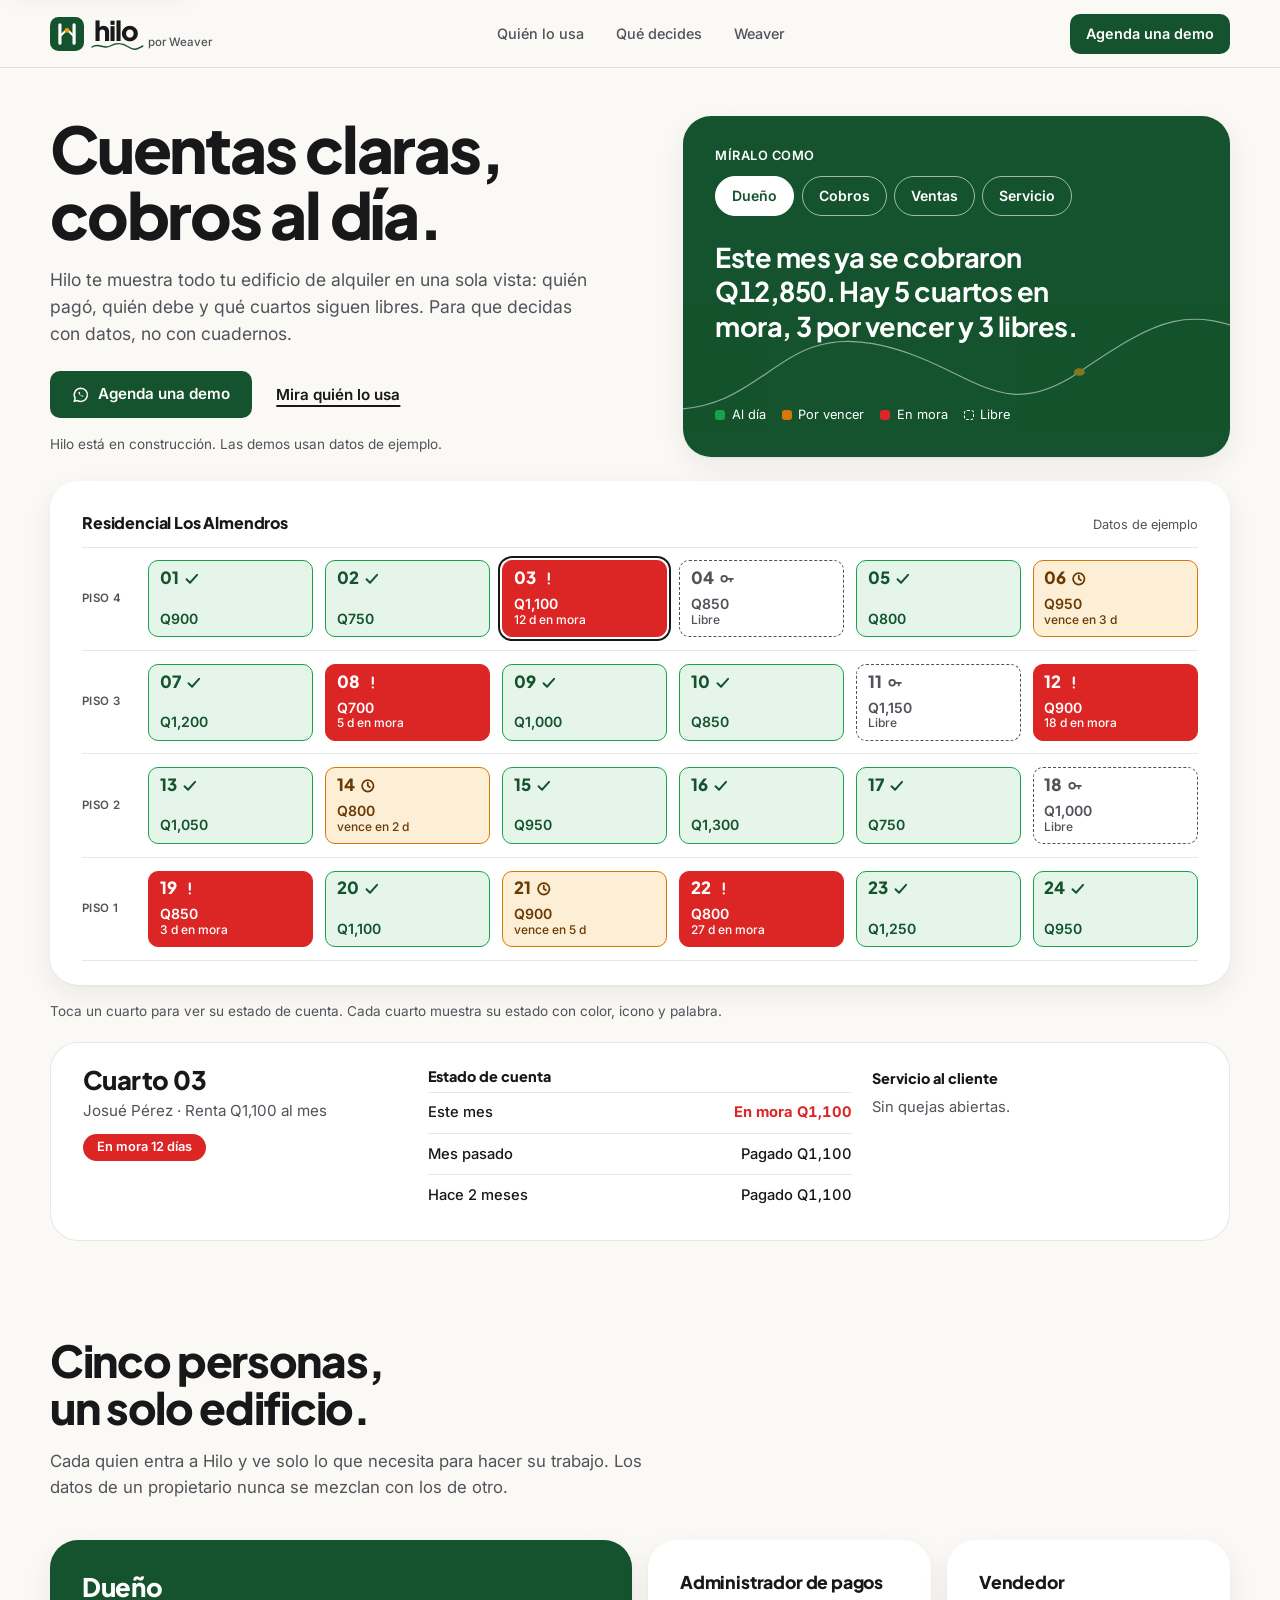
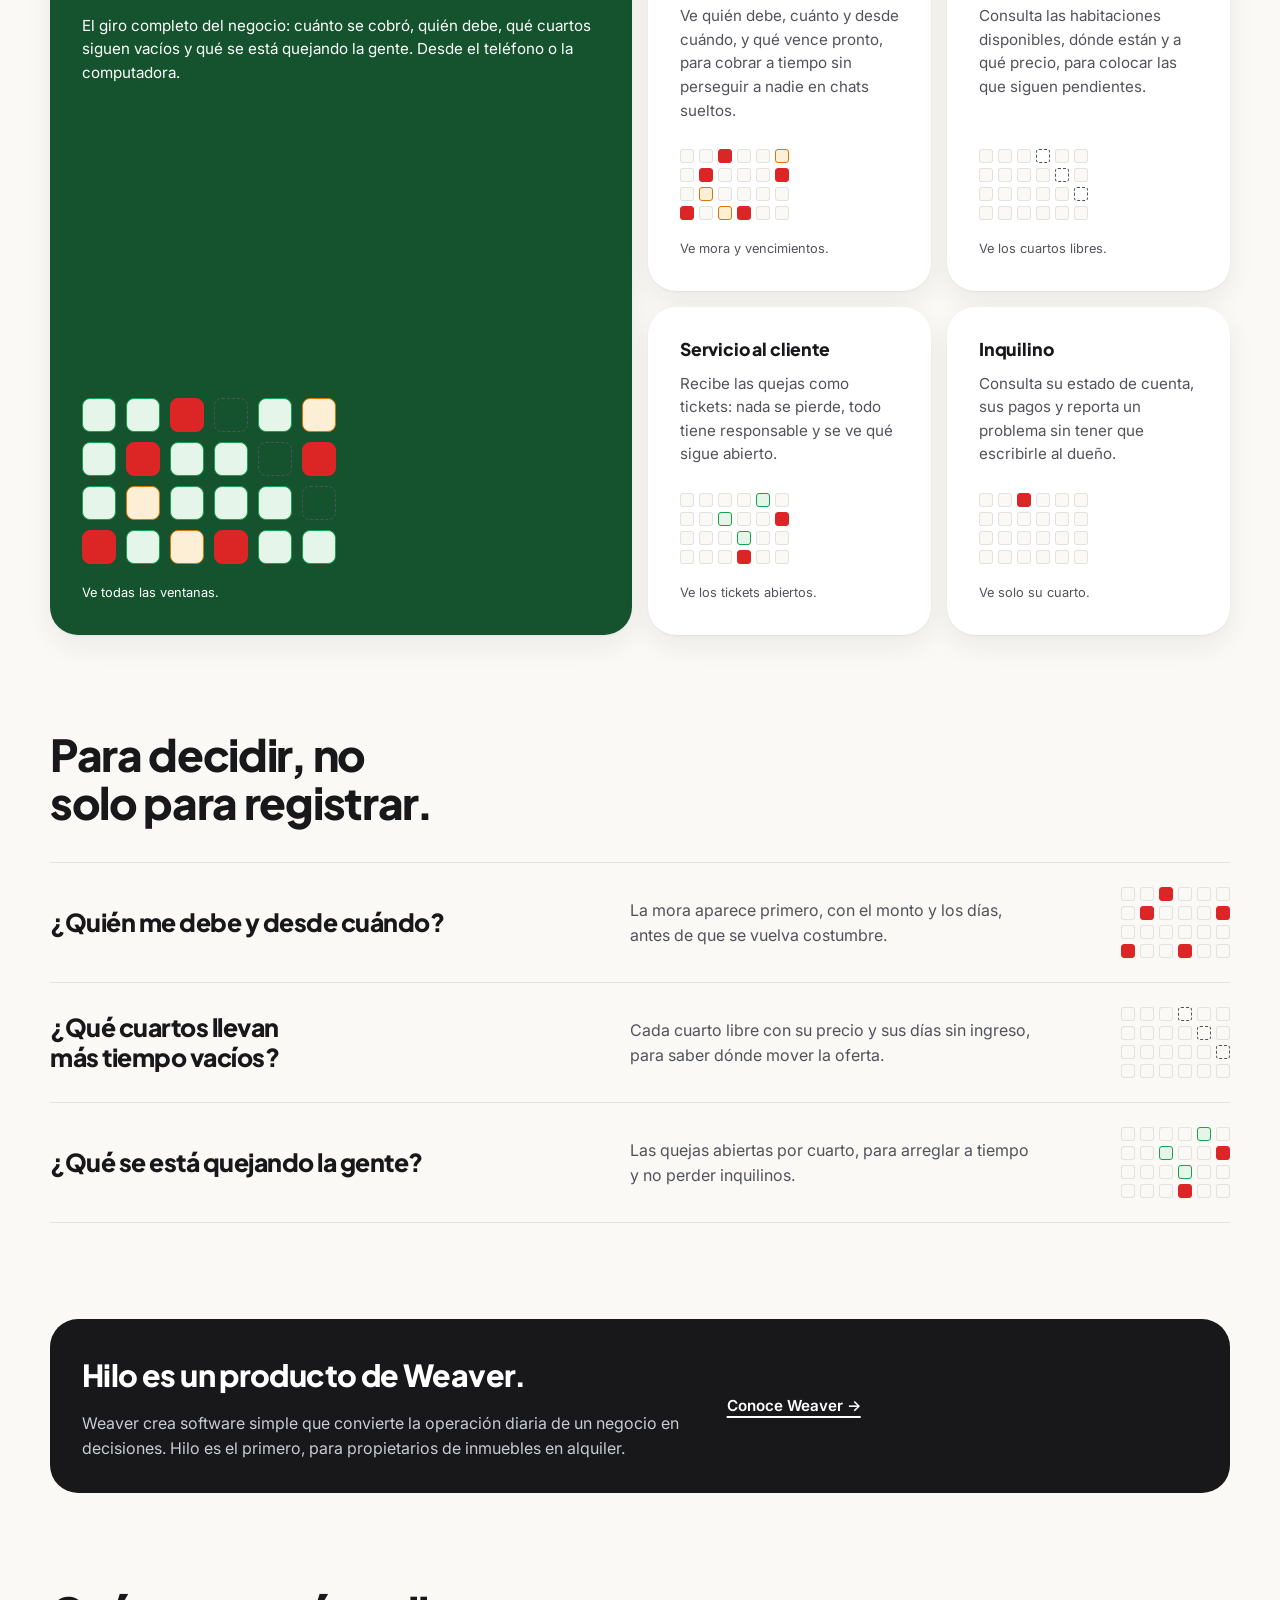
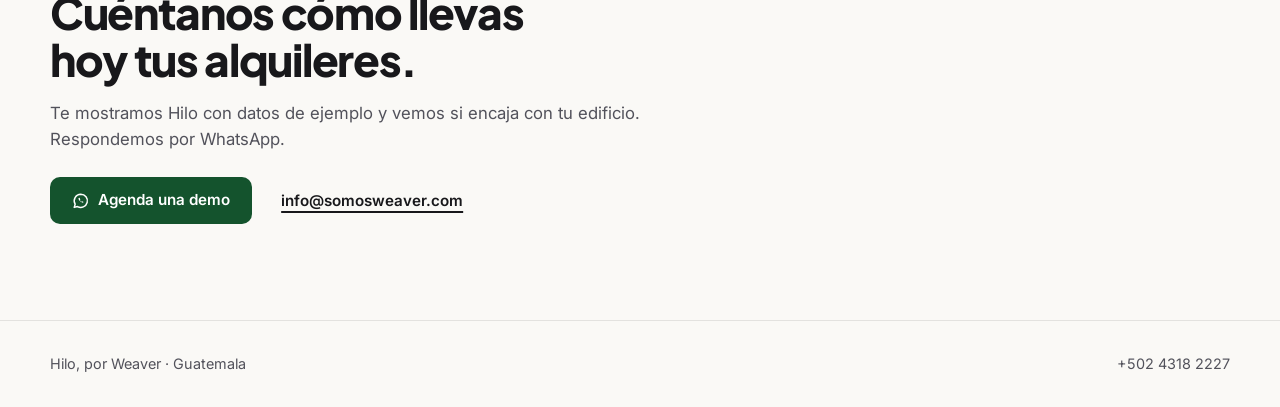
==== hilo/index.html @ 1115400a "Add files via upload" ====
<!doctype html>
<html lang="es">
<head>
<meta charset="utf-8">
<meta name="viewport" content="width=device-width, initial-scale=1">
<title>Hilo · Cuentas claras, cobros al día</title>
<meta name="description" content="Hilo, de Weaver, le da al propietario cobros, quejas y cuartos libres de su edificio de alquiler en una sola vista. Agenda una demo.">
<meta name="theme-color" content="#FAF9F6">
<meta property="og:title" content="Hilo · Cuentas claras, cobros al día">
<meta property="og:description" content="Todo tu edificio de alquiler en una sola vista.">
<meta property="og:type" content="website">
<link rel="icon" type="image/svg+xml" href="assets/favicon.svg">
<link rel="preconnect" href="https://fonts.googleapis.com">
<link rel="preconnect" href="https://fonts.gstatic.com" crossorigin>
<link rel="stylesheet" href="https://fonts.googleapis.com/css2?family=Plus+Jakarta+Sans:wght@500;700;800&family=Inter:wght@400;500;600;700&display=swap">
<link rel="stylesheet" href="tokens.css">
<style>
:root { --ease: cubic-bezier(.16, 1, .3, 1); --wrap: 1180px; }
*, *::before, *::after { box-sizing: border-box; margin: 0; padding: 0; }
html { scroll-behavior: smooth; -webkit-text-size-adjust: 100%; }
body { font: 400 1rem/1.55 var(--font-body); color: var(--ink); background: var(--bg); -webkit-font-smoothing: antialiased; overflow-x: hidden; accent-color: var(--primary); caret-color: var(--primary); }
::selection { background: var(--primary); color: var(--on-primary); }
h1, h2, h3 { font-family: var(--font-display); font-weight: 800; text-wrap: balance; }
a { color: inherit; }
ul { list-style: none; }
button { font: inherit; color: inherit; background: none; border: 0; cursor: pointer; }
svg { display: block; }
.num, .unit-line, .stmt td, .pulse b { font-variant-numeric: tabular-nums; }
:focus-visible { outline: 2px solid var(--primary); outline-offset: 2px; border-radius: 6px; }
.on-primary :focus-visible { outline-color: var(--on-primary); }
section[id] { scroll-margin-top: 5rem; }
.wrap { width: min(var(--wrap), 100% - 2.5rem); margin-inline: auto; }
.skip { position: absolute; left: .75rem; top: -4rem; z-index: 100; background: var(--surface); padding: .75rem 1rem; border-radius: var(--radius-sm); font-weight: 600; box-shadow: var(--shadow-card); }
.skip:focus { top: .75rem; }

.btn { display: inline-flex; align-items: center; justify-content: center; gap: .5rem; font: 600 .95rem/1.2 var(--font-body); min-height: 2.9rem; padding: .6rem 1.4rem; background: var(--primary); color: var(--on-primary); border-radius: var(--radius-sm); text-decoration: none; transition: filter .2s; }
.btn:hover { filter: brightness(1.18); }
.btn svg { width: 1.1rem; height: 1.1rem; }
.btn.light { background: var(--surface); color: var(--primary); }
.link { font-weight: 600; font-size: .95rem; text-underline-offset: .3em; text-decoration-thickness: 1.5px; }
.link:hover { color: var(--primary); }

/* Logo: hilo, con un trazo continuo como puntada */
.brand { display: inline-flex; align-items: center; gap: .6rem; text-decoration: none; }
.brand .mark { width: 34px; height: 34px; }
.wm { position: relative; font: 800 1.7rem/1 var(--font-display); letter-spacing: -.03em; padding-bottom: .35rem; }
.wm svg { position: absolute; left: -2px; bottom: 0; width: calc(100% + 6px); height: .5rem; overflow: visible; }
.by { font: 500 .72rem/1 var(--font-body); color: var(--ink-secondary); align-self: flex-end; padding-bottom: .15rem; }
.on-dark .by { color: rgba(255, 255, 255, .78); }

.nav { position: sticky; top: 0; z-index: 50; background: var(--bg); border-bottom: .5px solid var(--border-subtle); }
.nav-in { display: flex; align-items: center; justify-content: space-between; gap: 1rem; height: 4.2rem; }
.nav-links { display: none; gap: 2rem; font: 500 .9rem var(--font-body); }
.nav-links a { text-decoration: none; padding: .4rem 0; color: var(--ink-secondary); }
.nav-links a:hover { color: var(--primary); }
.nav .btn { min-height: 2.5rem; padding: .4rem 1rem; font-size: .9rem; }
@media (min-width: 820px) { .nav-links { display: flex; } }

.hero { padding: 3rem 0 0; }
.hero-top { display: grid; gap: 1.75rem; align-items: stretch; }
h1 { font-size: clamp(2.4rem, 5.6vw, 4rem); line-height: 1.03; letter-spacing: -.035em; max-width: 14ch; }
.lede { margin-top: 1.1rem; color: var(--ink-secondary); font-size: 1.1rem; max-width: 34rem; }
.cta-row { margin-top: 1.5rem; display: flex; flex-wrap: wrap; align-items: center; gap: .9rem 1.5rem; }
.build-note { margin-top: 1rem; font-size: .85rem; color: var(--ink-secondary); }
@media (min-width: 960px) { .hero-top { grid-template-columns: minmax(0, 1.1fr) minmax(0, 1fr); gap: 2rem; } }

.pulse-card { position: relative; overflow: hidden; background: var(--primary); color: var(--on-primary); border-radius: var(--radius-xl); padding: var(--space-8); display: flex; flex-direction: column; justify-content: space-between; gap: 1.5rem; box-shadow: var(--shadow-card); }
.pulse-card .thread { position: absolute; left: 0; right: 0; bottom: 0; width: 100%; height: 55%; opacity: .5; pointer-events: none; }
.pulse-card > :not(.thread) { position: relative; }
.lens-label { font: 600 .8rem/1.2 var(--font-body); letter-spacing: .04em; text-transform: uppercase; margin-bottom: .75rem; }
.lens { display: flex; flex-wrap: wrap; gap: .45rem; }
.lens button { font: 600 .88rem var(--font-body); min-height: 2.5rem; padding: .35rem 1rem; border-radius: 999px; border: 1px solid rgba(255, 255, 255, .6); color: var(--on-primary); transition: background-color .2s, color .2s; }
.lens button:hover { background: rgba(255, 255, 255, .14); }
.lens button[aria-pressed="true"] { background: var(--on-primary); color: var(--primary); border-color: var(--on-primary); }
.pulse { font: 700 clamp(1.3rem, 2.4vw, 1.7rem)/1.28 var(--font-display); letter-spacing: -.02em; text-wrap: balance; min-height: 5.2em; }
.legend { display: flex; flex-wrap: wrap; gap: .4rem 1rem; font-size: .8rem; }
.legend span { display: inline-flex; align-items: center; gap: .4rem; }
.legend i { width: 10px; height: 10px; border-radius: 3px; display: inline-block; }
.legend .l-paid { background: var(--paid); } .legend .l-pend { background: var(--pend); } .legend .l-late { background: var(--late); } .legend .l-free { border: 1.5px dashed var(--on-primary); }

.building { margin-top: 1.5rem; background: var(--surface); border-radius: var(--radius-xl); box-shadow: var(--shadow-card); padding: var(--space-6) var(--space-4) var(--space-4); }
.b-head { display: flex; justify-content: space-between; align-items: baseline; flex-wrap: wrap; gap: .25rem 1rem; padding: 0 var(--space-2) var(--space-3); }
.b-head h2 { font-size: 1rem; line-height: 1.25; letter-spacing: -.01em; }
.b-head span { font-size: .8rem; color: var(--ink-secondary); }
.floors { border-top: .5px solid var(--border-subtle); }
.floor { display: grid; grid-template-columns: repeat(4, minmax(0, 1fr)); gap: .5rem; padding: .6rem var(--space-2); border-bottom: .5px solid var(--border-subtle); }
.floor-label { display: none; }
@media (min-width: 760px) {
  .building { padding: var(--space-8) var(--space-8) var(--space-6); }
  .b-head { padding-inline: 0; }
  .floor { grid-template-columns: 3.4rem repeat(6, minmax(0, 1fr)); gap: .75rem; padding: .8rem 0; }
  .floor-label { display: flex; align-items: center; font: 600 .72rem/1 var(--font-body); letter-spacing: .04em; text-transform: uppercase; color: var(--ink-secondary); }
}
.unit { position: relative; display: flex; flex-direction: column; justify-content: space-between; text-align: left; min-height: 4.8rem; padding: .55rem .65rem; border-radius: var(--radius-sm); border: 1.5px solid transparent; transition: opacity .3s; }
.unit-top { display: flex; justify-content: space-between; align-items: flex-start; gap: .25rem; }
.unit-num { font: 800 1.05rem/1 var(--font-display); }
.unit-mark { width: 1.1rem; height: 1.1rem; flex: none; }
.unit-line { display: flex; flex-direction: column; font: 600 .88rem/1.2 var(--font-body); }
.unit-line small { font: 500 .75rem/1.2 var(--font-body); }
.unit[data-s="paid"] { background: var(--paid-tint); color: var(--paid-ink); border-color: var(--paid); }
.unit[data-s="pend"] { background: var(--pend-tint); color: var(--pend-ink); border-color: var(--pend); }
.unit[data-s="late"] { background: var(--late); color: var(--on-late); border-color: var(--late); }
.unit[data-s="free"] { color: var(--ink-secondary); border: 1.5px dashed var(--ink-secondary); }
.unit.dim { opacity: .35; }
.unit:hover:not(.dim) { filter: brightness(.97); }
.unit[aria-pressed="true"] { outline: 2px solid var(--ink); outline-offset: 2px; }
.unit .tkt { position: absolute; right: .5rem; bottom: .55rem; width: 1.05rem; height: 1.05rem; display: none; }
.floors[data-lens="quejas"] .unit.has-ticket .tkt { display: block; }
.sync { margin-top: 1rem; font-size: .85rem; color: var(--ink-secondary); max-width: 46rem; }
.build-note-m { display: none; margin-top: .9rem; font-size: .85rem; color: var(--ink-secondary); }

.sheet { position: relative; margin-top: 1.25rem; background: var(--surface); border: .5px solid var(--border-subtle); border-radius: var(--radius-xl); padding: var(--space-6) var(--space-8); display: grid; gap: 1.25rem; }
.sheet h2 { font-size: 1.6rem; line-height: 1.05; letter-spacing: -.02em; }
.sheet .who { color: var(--ink-secondary); margin-top: .3rem; font-size: .95rem; }
.pill { display: inline-block; margin-top: .7rem; font: 600 .8rem/1 var(--font-body); padding: .4rem .8rem; border-radius: 999px; border: 1.5px solid transparent; }
.pill[data-s="paid"] { background: var(--paid-tint); color: var(--paid-ink); border-color: var(--paid); }
.pill[data-s="pend"] { background: var(--pend-tint); color: var(--pend-ink); border-color: var(--pend); }
.pill[data-s="late"] { background: var(--late); color: var(--on-late); }
.pill[data-s="free"] { border: 1.5px dashed var(--ink-secondary); color: var(--ink-secondary); }
.stmt { width: 100%; border-collapse: collapse; font-size: .92rem; }
.stmt caption { text-align: left; font: 800 .9rem var(--font-display); padding-bottom: .4rem; }
.stmt th, .stmt td { text-align: left; padding: .55rem 0; border-top: .5px solid var(--border-subtle); font-weight: 500; }
.stmt td:last-child, .stmt th:last-child { text-align: right; }
.stmt .bad { color: var(--late); font-weight: 700; }
.stmt .warn { color: var(--pend-ink); font-weight: 700; }
.sheet h3 { font-size: .9rem; margin-bottom: .4rem; }
.sheet p.small { color: var(--ink-secondary); font-size: .92rem; }
.sheet .close { display: none; }
@media (min-width: 900px) { .sheet { grid-template-columns: 1fr 1.3fr 1fr; align-items: start; } }

.block { padding: 6rem 0 0; }
h2.title { font-size: clamp(1.9rem, 4vw, 2.75rem); line-height: 1.08; letter-spacing: -.03em; max-width: 18ch; }
.block-intro { margin-top: 1rem; color: var(--ink-secondary); font-size: 1.05rem; max-width: 38rem; }

.roles { margin-top: 2.5rem; display: grid; gap: var(--space-4); }
.role { background: var(--surface); border-radius: var(--radius-xl); box-shadow: var(--shadow-card); padding: var(--space-8); display: flex; flex-direction: column; gap: .7rem; }
.role h3 { font-size: 1.1rem; line-height: 1.2; letter-spacing: -.01em; }
.role p { color: var(--ink-secondary); font-size: .95rem; }
.role .mini { margin-top: auto; padding-top: 1rem; }
.role .see { font-size: .8rem; margin-top: .5rem; }
.role.feature { background: var(--primary); color: var(--on-primary); }
.role.feature p, .role.feature .see { color: var(--on-primary); }
.role.feature h3 { font-size: 1.6rem; }
@media (min-width: 900px) { .roles { grid-template-columns: repeat(4, minmax(0, 1fr)); } .role.feature { grid-column: span 2; grid-row: span 2; } }
.mini { display: grid; grid-template-columns: repeat(6, 14px); gap: 5px; }
.mini i { width: 14px; height: 14px; border-radius: 3px; border: 1px solid var(--border-subtle); background: var(--bg); }
.mini i[data-s="paid"] { background: var(--paid-tint); border-color: var(--paid); }
.mini i[data-s="pend"] { background: var(--pend-tint); border-color: var(--pend); }
.mini i[data-s="late"] { background: var(--late); border-color: var(--late); }
.mini i[data-s="free"] { border: 1.5px dashed var(--ink-secondary); background: transparent; }
.role.feature .mini { grid-template-columns: repeat(6, 34px); gap: 10px; }
.role.feature .mini i { width: 34px; height: 34px; border-radius: 8px; }

.asks { margin-top: 2.25rem; border-top: .5px solid var(--border-subtle); }
.ask { padding: 1.5rem 0; border-bottom: .5px solid var(--border-subtle); display: grid; gap: .5rem 3rem; align-items: center; }
.ask h3 { font-size: clamp(1.2rem, 2.3vw, 1.55rem); line-height: 1.2; letter-spacing: -.02em; max-width: 24ch; }
.ask p { color: var(--ink-secondary); max-width: 40ch; }
@media (min-width: 820px) { .ask { grid-template-columns: 1.2fr 1fr auto; } }
@media (max-width: 819px) { .ask .mini { display: none; } }

.by-weaver { margin-top: 6rem; background: var(--ink); color: var(--on-primary); border-radius: var(--radius-xl); padding: var(--space-8); display: grid; gap: 1rem 2rem; align-items: center; }
.by-weaver h2 { font-size: clamp(1.4rem, 2.6vw, 1.9rem); letter-spacing: -.02em; max-width: 22ch; }
.by-weaver p { color: #C9CBD4; max-width: 38rem; }
.by-weaver a.link { color: var(--on-primary); }
@media (min-width: 820px) { .by-weaver { grid-template-columns: 1.3fr 1fr; } }

.close-cta { padding: 6rem 0; }
.close-cta .title { max-width: 16ch; }
.contact { margin-top: 1.6rem; display: flex; flex-wrap: wrap; align-items: center; gap: 1rem 1.8rem; }
.foot { border-top: .5px solid var(--border-subtle); padding: 2rem 0; }
.foot-in { display: flex; flex-wrap: wrap; justify-content: space-between; gap: 1rem 2rem; align-items: center; font-size: .9rem; color: var(--ink-secondary); }

@keyframes rise { from { opacity: 0; transform: translateY(6px); } to { opacity: 1; transform: none; } }
.unit { animation: rise .6s var(--ease) backwards; animation-delay: calc(var(--row) * 80ms + var(--col) * 20ms); }
.unit.dim { animation: none; }
html.still .unit { animation: none; }
@media (prefers-reduced-motion: reduce) { html { scroll-behavior: auto; } .unit, .btn, .sheet { animation: none !important; transition: none !important; } }

@media (max-width: 899px) {
  .sheet:not(.open) { display: none; }
  .sheet { padding: var(--space-6) var(--space-5); scroll-margin-bottom: 1rem; }
  .sheet .close { display: grid; position: absolute; top: .6rem; right: .6rem; width: 2.75rem; height: 2.75rem; place-items: center; border-radius: 50%; border: .5px solid var(--border-subtle); }
  .sheet .close svg { width: 1.1rem; height: 1.1rem; }
}
@media (max-width: 759px) {
  .hero { padding-top: 1.75rem; }
  h1 { font-size: 2.2rem; }
  .lede, .cta-row .link, .build-note, .legend { display: none; }
  .build-note-m { display: block; }
  .cta-row { margin-top: 1rem; }
  .hero-top { gap: 1.1rem; }
  .pulse-card { padding: var(--space-4); gap: .8rem; }
  .pulse { min-height: 0; font-size: 1.15rem; }
  .lens-label { display: none; }
  .lens { display: grid; grid-template-columns: repeat(4, 1fr); gap: .35rem; }
  .lens button { padding: .35rem .2rem; font-size: .82rem; }
  .building { margin-top: 1rem; }
  .block { padding-top: 4.5rem; }
  .role, .by-weaver { padding: var(--space-6) var(--space-5); }
}
</style>
</head>
<body>
<a class="skip" href="#hilo">Saltar al contenido</a>

<svg width="0" height="0" style="position:absolute" aria-hidden="true">
  <symbol id="i-check" viewBox="0 0 20 20"><path d="M4 10.5l4 4 8-9" fill="none" stroke="currentColor" stroke-width="2.2" stroke-linecap="round" stroke-linejoin="round"/></symbol>
  <symbol id="i-clock" viewBox="0 0 20 20"><circle cx="10" cy="10" r="6.5" fill="none" stroke="currentColor" stroke-width="2"/><path d="M10 6.5V10l2.4 1.6" fill="none" stroke="currentColor" stroke-width="2" stroke-linecap="round"/></symbol>
  <symbol id="i-alert" viewBox="0 0 20 20"><path d="M10 4v7M10 15.2v.1" fill="none" stroke="currentColor" stroke-width="2.4" stroke-linecap="round"/></symbol>
  <symbol id="i-free" viewBox="0 0 20 20"><circle cx="7" cy="10" r="3.2" fill="none" stroke="currentColor" stroke-width="2"/><path d="M10 10h7M14.5 10v3" fill="none" stroke="currentColor" stroke-width="2" stroke-linecap="round"/></symbol>
  <symbol id="i-ticket" viewBox="0 0 20 20"><path d="M3 6.5h14v2.2a1.6 1.6 0 000 3.1V14H3v-2.2a1.6 1.6 0 000-3.1z" fill="none" stroke="currentColor" stroke-width="1.8" stroke-linejoin="round"/></symbol>
  <symbol id="i-wa" viewBox="0 0 24 24"><path d="M12 3a9 9 0 00-7.7 13.6L3 21l4.5-1.2A9 9 0 1012 3z" fill="none" stroke="currentColor" stroke-width="2" stroke-linejoin="round"/><path d="M8.7 8.6c.3 2.6 2.9 5.4 6 6.2l1.2-1.3-2.1-1-.9.8c-1-.4-1.9-1.3-2.3-2.3l.8-.9-1-2.1z" fill="currentColor"/></symbol>
  <symbol id="i-x" viewBox="0 0 20 20"><path d="M5 5l10 10M15 5L5 15" fill="none" stroke="currentColor" stroke-width="2.2" stroke-linecap="round"/></symbol>
  <symbol id="mark" viewBox="0 0 48 48"><rect width="48" height="48" rx="12" fill="#14532D"/><path d="M14 11V37M34 11V37" stroke="#FFFFFF" stroke-width="4.5" stroke-linecap="round" fill="none"/><path d="M14 26C19 26 19 19 24 19S29 26 34 26" stroke="#FFFFFF" stroke-width="3" stroke-linecap="round" fill="none"/><circle cx="24" cy="19" r="3.4" fill="#F59E0B"/></symbol>
</svg>

<header class="nav">
  <div class="wrap nav-in">
    <a class="brand" href="#top" aria-label="Hilo, por Weaver, inicio">
      <svg class="mark" viewBox="0 0 48 48" aria-hidden="true"><use href="#mark"/></svg>
      <span class="wm">hilo<svg viewBox="0 0 100 8" preserveAspectRatio="none" aria-hidden="true"><path d="M0 5C14 0 22 8 36 4S60 1 72 5s16 2 28-1" fill="none" stroke="#14532D" stroke-width="1.4" stroke-linecap="round" vector-effect="non-scaling-stroke"/></svg></span>
      <span class="by">por Weaver</span>
    </a>
    <nav aria-label="Principal"><ul class="nav-links">
      <li><a href="#roles">Quién lo usa</a></li>
      <li><a href="#decidir">Qué decides</a></li>
      <li><a href="#weaver">Weaver</a></li>
    </ul></nav>
    <a class="btn" href="https://wa.me/50243182227?text=Hola%2C%20quiero%20agendar%20una%20demo%20de%20Hilo%20para%20mis%20propiedades%20en%20alquiler." target="_blank" rel="noopener">Agenda una demo</a>
  </div>
</header>

<main id="top">
<section class="hero" id="hilo">
  <div class="wrap">
    <div class="hero-top">
      <div>
        <h1>Cuentas claras, cobros al día.</h1>
        <p class="lede">Hilo te muestra todo tu edificio de alquiler en una sola vista: quién pagó, quién debe y qué cuartos siguen libres. Para que decidas con datos, no con cuadernos.</p>
        <div class="cta-row">
          <a class="btn" href="https://wa.me/50243182227?text=Hola%2C%20quiero%20agendar%20una%20demo%20de%20Hilo%20para%20mis%20propiedades%20en%20alquiler." target="_blank" rel="noopener"><svg aria-hidden="true"><use href="#i-wa"/></svg>Agenda una demo</a>
          <a class="link" href="#roles">Mira quién lo usa</a>
        </div>
        <p class="build-note">Hilo está en construcción. Las demos usan datos de ejemplo.</p>
      </div>

      <div class="pulse-card on-primary">
        <svg class="thread" viewBox="0 0 400 200" preserveAspectRatio="none" aria-hidden="true"><path d="M-10 150C60 150 70 60 140 80S230 170 290 110 370 40 420 70" fill="none" stroke="#fff" stroke-width="1.2" vector-effect="non-scaling-stroke"/><circle cx="290" cy="110" r="4" fill="#F59E0B"/></svg>
        <div>
          <p class="lens-label" id="lens-label">Míralo como</p>
          <div class="lens" role="group" aria-labelledby="lens-label">
            <button type="button" data-lens="resumen" aria-pressed="true">Dueño</button>
            <button type="button" data-lens="cobros" aria-pressed="false">Cobros</button>
            <button type="button" data-lens="ventas" aria-pressed="false">Ventas</button>
            <button type="button" data-lens="quejas" aria-pressed="false">Servicio</button>
          </div>
        </div>
        <p class="pulse" id="pulse" aria-live="polite"></p>
        <p class="legend"><span><i class="l-paid"></i>Al día</span><span><i class="l-pend"></i>Por vencer</span><span><i class="l-late"></i>En mora</span><span><i class="l-free"></i>Libre</span></p>
      </div>
    </div>

    <div class="building" role="group" aria-label="Edificio de ejemplo con 24 cuartos">
      <div class="b-head"><h2>Residencial Los Almendros</h2><span>Datos de ejemplo</span></div>
      <div class="floors" id="floors" data-lens="resumen"></div>
    </div>
    <p class="sync">Toca un cuarto para ver su estado de cuenta. Cada cuarto muestra su estado con color, icono y palabra.</p>
    <p class="build-note-m">Hilo te muestra todo tu edificio en una sola vista. Está en construcción: las demos usan datos de ejemplo.</p>

    <aside class="sheet" id="sheet" aria-label="Ficha del cuarto" tabindex="-1">
      <button type="button" class="close" id="close" aria-label="Cerrar ficha"><svg aria-hidden="true"><use href="#i-x"/></svg></button>
      <div><h2 id="s-num"></h2><p class="who" id="s-who"></p><span class="pill" id="s-pill"></span></div>
      <table class="stmt"><caption>Estado de cuenta</caption><tbody id="s-rows"></tbody></table>
      <div><h3>Servicio al cliente</h3><p class="small" id="s-ticket"></p></div>
    </aside>
  </div>
</section>

<section class="block" id="roles">
  <div class="wrap">
    <h2 class="title">Cinco personas, un solo edificio.</h2>
    <p class="block-intro">Cada quien entra a Hilo y ve solo lo que necesita para hacer su trabajo. Los datos de un propietario nunca se mezclan con los de otro.</p>
    <div class="roles">
      <article class="role feature on-primary"><h3>Dueño</h3><p>El giro completo del negocio: cuánto se cobró, quién debe, qué cuartos siguen vacíos y qué se está quejando la gente. Desde el teléfono o la computadora.</p><div class="mini" data-see="all" aria-hidden="true"></div><p class="see">Ve todas las ventanas.</p></article>
      <article class="role"><h3>Administrador de pagos</h3><p>Ve quién debe, cuánto y desde cuándo, y qué vence pronto, para cobrar a tiempo sin perseguir a nadie en chats sueltos.</p><div class="mini" data-see="pay" aria-hidden="true"></div><p class="see">Ve mora y vencimientos.</p></article>
      <article class="role"><h3>Vendedor</h3><p>Consulta las habitaciones disponibles, dónde están y a qué precio, para colocar las que siguen pendientes.</p><div class="mini" data-see="free" aria-hidden="true"></div><p class="see">Ve los cuartos libres.</p></article>
      <article class="role"><h3>Servicio al cliente</h3><p>Recibe las quejas como tickets: nada se pierde, todo tiene responsable y se ve qué sigue abierto.</p><div class="mini" data-see="ticket" aria-hidden="true"></div><p class="see">Ve los tickets abiertos.</p></article>
      <article class="role"><h3>Inquilino</h3><p>Consulta su estado de cuenta, sus pagos y reporta un problema sin tener que escribirle al dueño.</p><div class="mini" data-see="one" aria-hidden="true"></div><p class="see">Ve solo su cuarto.</p></article>
    </div>
  </div>
</section>

<section class="block" id="decidir">
  <div class="wrap">
    <h2 class="title">Para decidir, no solo para registrar.</h2>
    <div class="asks">
      <div class="ask"><h3>¿Quién me debe y desde cuándo?</h3><p>La mora aparece primero, con el monto y los días, antes de que se vuelva costumbre.</p><div class="mini" data-see="late" aria-hidden="true"></div></div>
      <div class="ask"><h3>¿Qué cuartos llevan más tiempo vacíos?</h3><p>Cada cuarto libre con su precio y sus días sin ingreso, para saber dónde mover la oferta.</p><div class="mini" data-see="free" aria-hidden="true"></div></div>
      <div class="ask"><h3>¿Qué se está quejando la gente?</h3><p>Las quejas abiertas por cuarto, para arreglar a tiempo y no perder inquilinos.</p><div class="mini" data-see="ticket" aria-hidden="true"></div></div>
    </div>
  </div>
</section>

<section id="weaver">
  <div class="wrap">
    <div class="by-weaver on-primary">
      <div><h2>Hilo es un producto de Weaver.</h2><p style="margin-top:.8rem">Weaver crea software simple que convierte la operación diaria de un negocio en decisiones. Hilo es el primero, para propietarios de inmuebles en alquiler.</p></div>
      <div><a class="link" href="https://somosweaver.com/">Conoce Weaver →</a></div>
    </div>
  </div>
</section>

<section class="close-cta" id="demo">
  <div class="wrap">
    <h2 class="title">Cuéntanos cómo llevas hoy tus alquileres.</h2>
    <p class="block-intro">Te mostramos Hilo con datos de ejemplo y vemos si encaja con tu edificio. Respondemos por WhatsApp.</p>
    <div class="contact">
      <a class="btn" href="https://wa.me/50243182227?text=Hola%2C%20quiero%20agendar%20una%20demo%20de%20Hilo%20para%20mis%20propiedades%20en%20alquiler." target="_blank" rel="noopener"><svg aria-hidden="true"><use href="#i-wa"/></svg>Agenda una demo</a>
      <a class="link" href="mailto:info@somosweaver.com">info@somosweaver.com</a>
    </div>
  </div>
</section>
</main>

<footer class="foot"><div class="wrap foot-in"><span>Hilo, por Weaver · Guatemala</span><span>+502 4318 2227</span></div></footer>

<script>
(function () {
  if (/[?&]still\b/.test(location.search)) document.documentElement.classList.add("still");
  // Datos de ejemplo (sintéticos): num, inquilino, renta (Q), estado, días, queja abierta
  var U = [
    [1,"Marvin López",900,"paid",0,""],[2,"Ana Chuc",750,"paid",0,""],[3,"Josué Pérez",1100,"late",12,""],
    [4,"",850,"free",21,""],[5,"Karla Ixcoy",800,"paid",0,"Gotea el lavamanos del baño."],[6,"Elías Tzoc",950,"pend",3,""],
    [7,"Rosa Morales",1200,"paid",0,""],[8,"Luis Cifuentes",700,"late",5,""],[9,"Mynor Gómez",1000,"paid",0,"El portón del pasillo no cierra bien."],
    [10,"Sandra Batz",850,"paid",0,""],[11,"",1150,"free",34,""],[12,"Pedro Xicay",900,"late",18,"No hay agua caliente desde el lunes."],
    [13,"Wendy Ajú",1050,"paid",0,""],[14,"Carlos Mejía",800,"pend",2,""],[15,"Dina Coc",950,"paid",0,""],
    [16,"Óscar Ramírez",1300,"paid",0,"Ruido en las noches del cuarto vecino."],[17,"Lucía Tax",750,"paid",0,""],[18,"",1000,"free",9,""],
    [19,"Brayan Choc",850,"late",3,""],[20,"Hilda Sicán",1100,"paid",0,""],[21,"Jorge Ramos",900,"pend",5,""],
    [22,"Mirna Pop",800,"late",27,"Se fundió el foco del pasillo."],[23,"Tomás Lem",1250,"paid",0,""],[24,"Eva Girón",950,"paid",0,""]
  ].map(function (r) { return { n: r[0], who: r[1], rent: r[2], s: r[3], d: r[4], t: r[5] }; });

  var q = function (n) { return "Q" + n.toLocaleString("en-US"); };
  var pad = function (n) { return (n < 10 ? "0" : "") + n; };
  var floors = document.getElementById("floors"), pulse = document.getElementById("pulse"), sheet = document.getElementById("sheet");
  var wide = window.matchMedia("(min-width: 900px)");
  var lens = "resumen", selected = null, lastCols = 0;
  var cols = function () { return window.matchMedia("(min-width: 760px)").matches ? 6 : 4; };
  var markFor = { paid: "#i-check", pend: "#i-clock", late: "#i-alert", free: "#i-free" };

  var els = U.map(function (u, i) {
    var b = document.createElement("button");
    b.type = "button"; b.className = "unit" + (u.t ? " has-ticket" : ""); b.dataset.s = u.s;
    b.setAttribute("aria-pressed", "false");
    b.innerHTML = '<span class="unit-top"><span class="unit-num">' + pad(u.n) + '</span><svg class="unit-mark" aria-hidden="true"><use href="' + markFor[u.s] + '"/></svg></span><span class="unit-line"></span><svg class="tkt" aria-hidden="true"><use href="#i-ticket"/></svg>';
    b.addEventListener("click", function () { select(i, true); });
    return b;
  });

  function layout() {
    var c = cols(); if (c === lastCols) return; lastCols = c;
    floors.textContent = "";
    var rows = Math.ceil(U.length / c);
    for (var r = 0; r < rows; r++) {
      var f = document.createElement("div"); f.className = "floor";
      var lab = document.createElement("span"); lab.className = "floor-label"; lab.setAttribute("aria-hidden", "true");
      lab.textContent = "Piso " + (rows - r); f.appendChild(lab);
      for (var k = 0; k < c && r * c + k < U.length; k++) {
        var b = els[r * c + k]; b.style.setProperty("--row", rows - 1 - r); b.style.setProperty("--col", k); f.appendChild(b);
      }
      floors.appendChild(f);
    }
  }

  function statusText(u) {
    if (u.s === "paid") return "al día";
    if (u.s === "pend") return "vence en " + u.d + " días";
    if (u.s === "late") return "en mora " + u.d + " días";
    return "libre hace " + u.d + " días";
  }

  function render() {
    var by = function (s) { return U.filter(function (u) { return u.s === s; }); };
    var late = by("late"), pend = by("pend"), free = by("free"), paid = by("paid");
    var tick = U.filter(function (u) { return u.t; });
    var sum = function (a) { return a.reduce(function (t, u) { return t + u.rent; }, 0); };
    var maxd = function (a) { return a.reduce(function (m, u) { return Math.max(m, u.d); }, 0); };
    floors.dataset.lens = lens;
    var html = "";
    if (lens === "resumen") html = "Este mes ya se cobraron <b>" + q(sum(paid)) + "</b>. Hay <b>" + late.length + "</b> cuartos en mora, <b>" + pend.length + "</b> por vencer y <b>" + free.length + "</b> libres.";
    if (lens === "cobros") html = "Por cobrar: <b>" + q(sum(late) + sum(pend)) + "</b>. <b>" + q(sum(late)) + "</b> ya en mora (el más atrasado lleva <b>" + maxd(late) + " días</b>) y <b>" + q(sum(pend)) + "</b> por vencer.";
    if (lens === "ventas") html = "<b>" + free.length + "</b> cuartos libres dejan de ingresar <b>" + q(sum(free)) + "</b> al mes. El más antiguo lleva <b>" + maxd(free) + " días</b> vacío.";
    if (lens === "quejas") html = "<b>" + tick.length + "</b> quejas abiertas. Revisa primero los cuartos marcados con ticket.";
    pulse.innerHTML = html;
    U.forEach(function (u, i) {
      var b = els[i], line = b.querySelector(".unit-line"), on = true, a = q(u.rent), sm = "";
      if (u.s === "free") sm = "Libre";
      else if (u.s === "late") sm = u.d + " d en mora";
      else if (u.s === "pend") sm = "vence en " + u.d + " d";
      if (lens === "cobros") on = u.s === "late" || u.s === "pend";
      if (lens === "ventas") { on = u.s === "free"; if (on) sm = u.d + " d libre"; }
      if (lens === "quejas") { on = !!u.t; if (on) sm = "Ticket abierto"; }
      line.innerHTML = "<span>" + a + "</span>" + (sm ? "<small>" + sm + "</small>" : "");
      b.classList.toggle("dim", !on);
      b.setAttribute("aria-label", "Cuarto " + pad(u.n) + ", " + (u.who ? u.who + ", " : "") + statusText(u) + ", renta " + q(u.rent) + (u.t ? ", con queja abierta" : ""));
    });
  }

  function select(i, user) {
    selected = i;
    els.forEach(function (b, j) { b.setAttribute("aria-pressed", String(i === j)); });
    var u = U[i];
    document.getElementById("s-num").textContent = "Cuarto " + pad(u.n);
    document.getElementById("s-who").textContent = u.who ? u.who + " · Renta " + q(u.rent) + " al mes" : "Sin inquilino · Se ofrece a " + q(u.rent) + " al mes";
    var pill = document.getElementById("s-pill");
    pill.dataset.s = u.s; pill.textContent = u.s === "paid" ? "Al día" : u.s === "pend" ? "Vence en " + u.d + " días" : u.s === "late" ? "En mora " + u.d + " días" : "Libre hace " + u.d + " días";
    var r = "";
    if (u.s === "free") r = '<tr><th scope="row">Sin cobros</th><td>El cuarto no genera ingreso</td></tr><tr><th scope="row">Ingreso perdido</th><td>' + q(u.rent) + ' al mes</td></tr>';
    else {
      var cur = u.s === "late" ? '<td class="bad">En mora ' + q(u.rent) + "</td>" : u.s === "pend" ? '<td class="warn">Vence en ' + u.d + " días · " + q(u.rent) + "</td>" : "<td>Pagado " + q(u.rent) + "</td>";
      r = '<tr><th scope="row">Este mes</th>' + cur + '</tr><tr><th scope="row">Mes pasado</th><td>Pagado ' + q(u.rent) + '</td></tr><tr><th scope="row">Hace 2 meses</th><td>Pagado ' + q(u.rent) + "</td></tr>";
    }
    document.getElementById("s-rows").innerHTML = r;
    document.getElementById("s-ticket").textContent = u.t ? "Queja abierta: " + u.t : (u.s === "free" ? "No aplica: el cuarto está libre." : "Sin quejas abiertas.");
    sheet.classList.add("open");
    if (user && !wide.matches) {
      sheet.scrollIntoView({ block: "nearest", behavior: matchMedia("(prefers-reduced-motion: reduce)").matches ? "auto" : "smooth" });
      sheet.focus({ preventScroll: true });
    }
  }

  document.getElementById("close").addEventListener("click", function () { sheet.classList.remove("open"); if (selected !== null) els[selected].focus(); });
  document.addEventListener("keydown", function (e) { if (e.key === "Escape" && !wide.matches && sheet.classList.contains("open")) { sheet.classList.remove("open"); if (selected !== null) els[selected].focus(); } });
  document.querySelectorAll(".lens button").forEach(function (btn) {
    btn.addEventListener("click", function () {
      lens = btn.dataset.lens;
      document.querySelectorAll(".lens button").forEach(function (o) { o.setAttribute("aria-pressed", String(o === btn)); });
      render();
    });
  });
  document.querySelectorAll(".mini").forEach(function (m) {
    var see = m.dataset.see;
    U.forEach(function (u, i) {
      var on = see === "all" || (see === "late" && u.s === "late") || (see === "pay" && (u.s === "late" || u.s === "pend")) || (see === "free" && u.s === "free") || (see === "ticket" && u.t) || (see === "one" && i === 2);
      var d = document.createElement("i"); if (on) d.dataset.s = u.s; m.appendChild(d);
    });
  });
  layout(); render();
  window.addEventListener("resize", layout);
  if (wide.matches) select(U.findIndex(function (u) { return u.s === "late"; }), false);
})();
</script>
</body>
</html>
---- hilo/tokens.css ----
/* Hilo · identidad (familia Weaver con color propio) */
:root {
  --bg: #FAF9F6;
  --surface: #FFFFFF;
  --ink: #18181B;
  --ink-secondary: #52525B;
  --primary: #14532D;
  --on-primary: #FFFFFF;
  --paid: #16A34A;
  --paid-tint: #E6F5EA;
  --paid-ink: #14532D;
  --pend: #D97706;
  --pend-tint: #FCEFD6;
  --pend-ink: #6B3A04;
  --late: #DC2626;
  --on-late: #FFFFFF;
  --border-subtle: rgba(24, 24, 27, 0.1);
  --shadow-card: 0 1px 2px rgba(24, 24, 27, 0.05), 0 10px 28px rgba(24, 24, 27, 0.07);
  --radius-sm: 10px; --radius-lg: 18px; --radius-xl: 28px;
  --space-1: 4px; --space-2: 8px; --space-3: 12px; --space-4: 16px; --space-5: 20px; --space-6: 24px; --space-8: 32px;
  --font-display: "Plus Jakarta Sans", system-ui, sans-serif;
  --font-body: "Inter", system-ui, sans-serif;
}
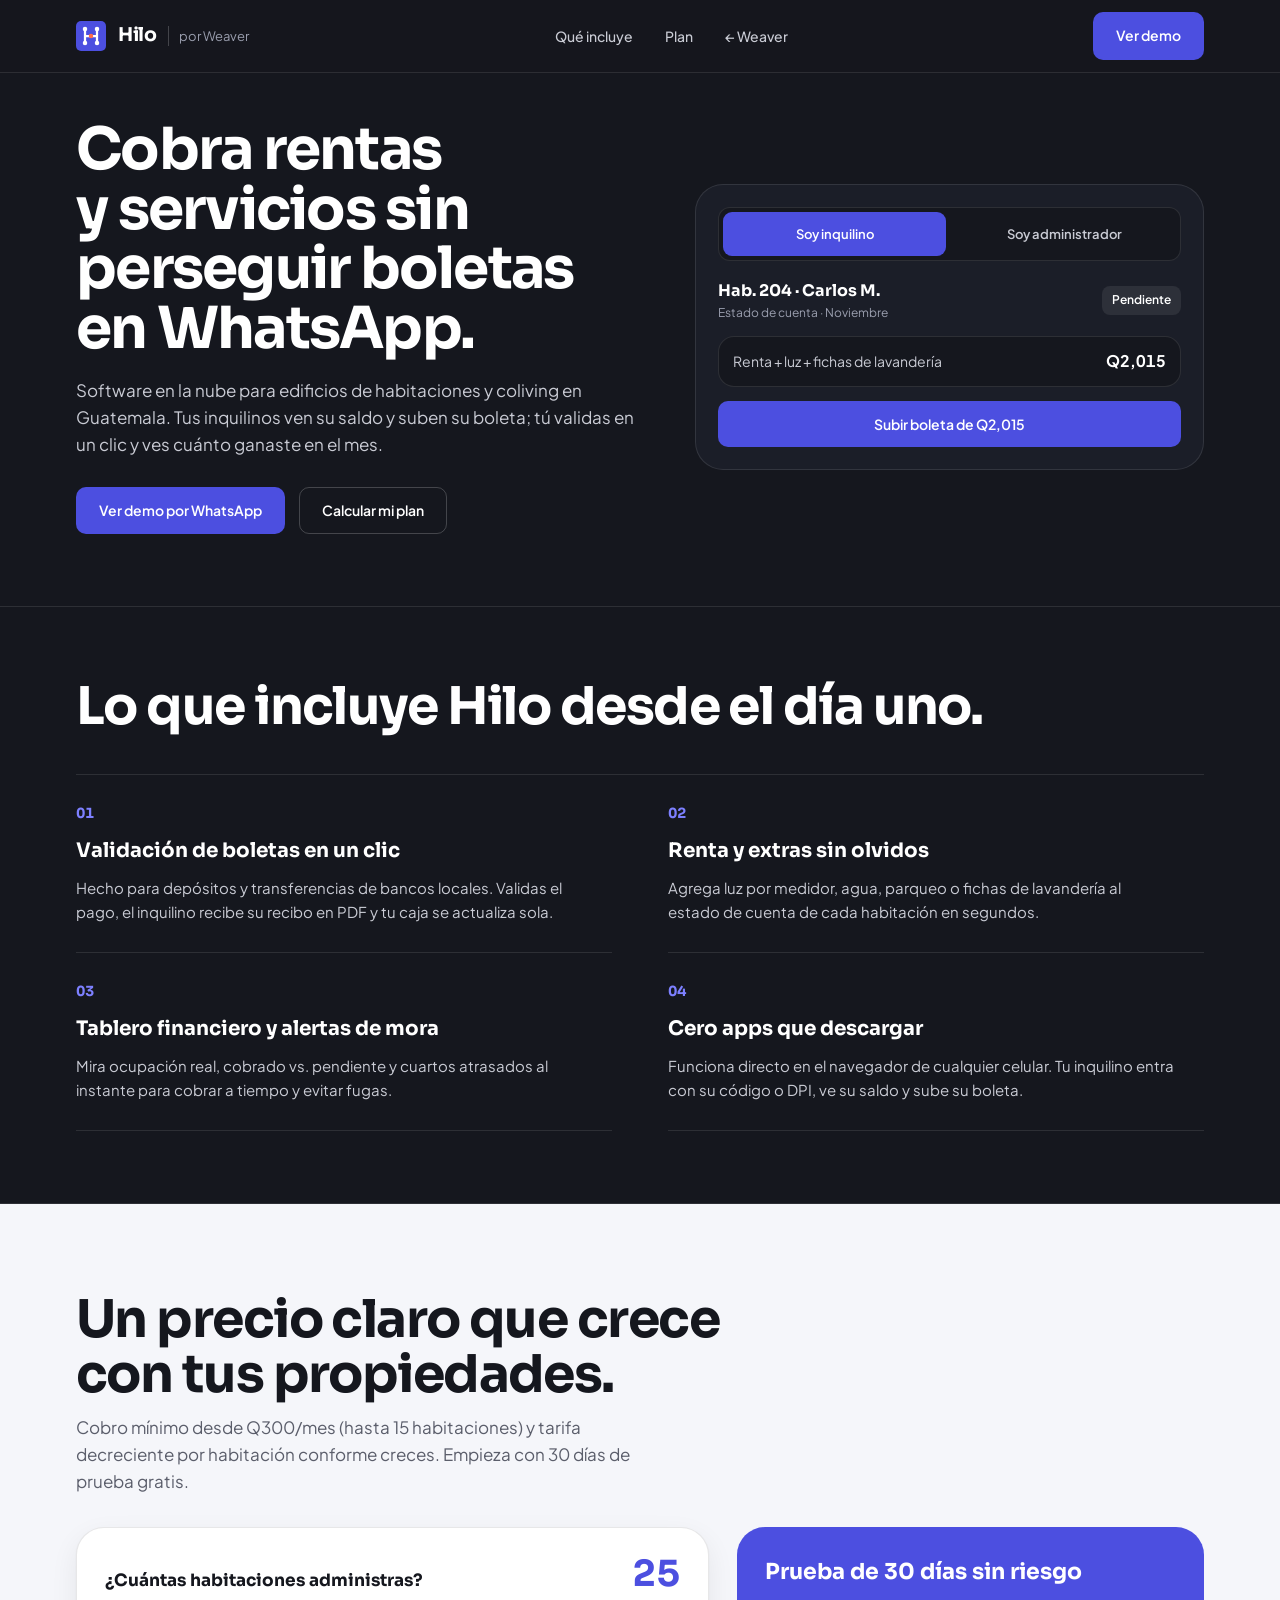
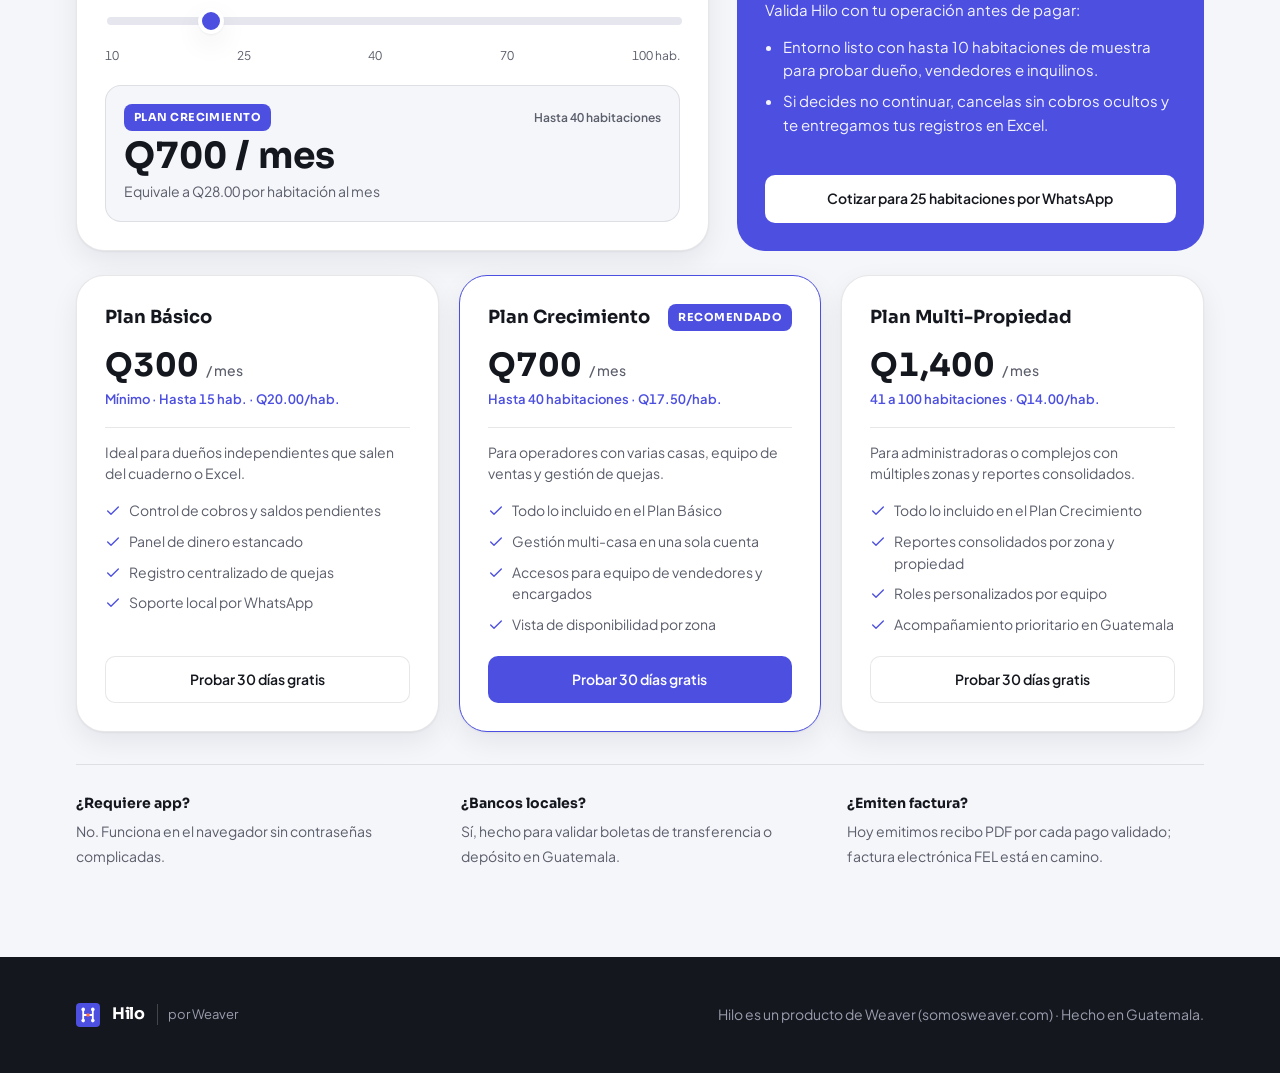
==== commit 7825cf55: "Add files via upload" ====
--- a/hilo/index.html
+++ b/hilo/index.html
@@ -1,453 +1,940 @@
 <!doctype html>
-<html lang="es">
+<html lang="es-GT">
 <head>
-<meta charset="utf-8">
-<meta name="viewport" content="width=device-width, initial-scale=1">
-<title>Hilo · Cuentas claras, cobros al día</title>
-<meta name="description" content="Hilo, de Weaver, le da al propietario cobros, quejas y cuartos libres de su edificio de alquiler en una sola vista. Agenda una demo.">
-<meta name="theme-color" content="#FAF9F6">
-<meta property="og:title" content="Hilo · Cuentas claras, cobros al día">
-<meta property="og:description" content="Todo tu edificio de alquiler en una sola vista.">
-<meta property="og:type" content="website">
-<link rel="icon" type="image/svg+xml" href="assets/favicon.svg">
-<link rel="preconnect" href="https://fonts.googleapis.com">
-<link rel="preconnect" href="https://fonts.gstatic.com" crossorigin>
-<link rel="stylesheet" href="https://fonts.googleapis.com/css2?family=Plus+Jakarta+Sans:wght@500;700;800&family=Inter:wght@400;500;600;700&display=swap">
-<link rel="stylesheet" href="tokens.css">
-<style>
-:root { --ease: cubic-bezier(.16, 1, .3, 1); --wrap: 1180px; }
-*, *::before, *::after { box-sizing: border-box; margin: 0; padding: 0; }
-html { scroll-behavior: smooth; -webkit-text-size-adjust: 100%; }
-body { font: 400 1rem/1.55 var(--font-body); color: var(--ink); background: var(--bg); -webkit-font-smoothing: antialiased; overflow-x: hidden; accent-color: var(--primary); caret-color: var(--primary); }
-::selection { background: var(--primary); color: var(--on-primary); }
-h1, h2, h3 { font-family: var(--font-display); font-weight: 800; text-wrap: balance; }
-a { color: inherit; }
-ul { list-style: none; }
-button { font: inherit; color: inherit; background: none; border: 0; cursor: pointer; }
-svg { display: block; }
-.num, .unit-line, .stmt td, .pulse b { font-variant-numeric: tabular-nums; }
-:focus-visible { outline: 2px solid var(--primary); outline-offset: 2px; border-radius: 6px; }
-.on-primary :focus-visible { outline-color: var(--on-primary); }
-section[id] { scroll-margin-top: 5rem; }
-.wrap { width: min(var(--wrap), 100% - 2.5rem); margin-inline: auto; }
-.skip { position: absolute; left: .75rem; top: -4rem; z-index: 100; background: var(--surface); padding: .75rem 1rem; border-radius: var(--radius-sm); font-weight: 600; box-shadow: var(--shadow-card); }
-.skip:focus { top: .75rem; }
-
-.btn { display: inline-flex; align-items: center; justify-content: center; gap: .5rem; font: 600 .95rem/1.2 var(--font-body); min-height: 2.9rem; padding: .6rem 1.4rem; background: var(--primary); color: var(--on-primary); border-radius: var(--radius-sm); text-decoration: none; transition: filter .2s; }
-.btn:hover { filter: brightness(1.18); }
-.btn svg { width: 1.1rem; height: 1.1rem; }
-.btn.light { background: var(--surface); color: var(--primary); }
-.link { font-weight: 600; font-size: .95rem; text-underline-offset: .3em; text-decoration-thickness: 1.5px; }
-.link:hover { color: var(--primary); }
-
-/* Logo: hilo, con un trazo continuo como puntada */
-.brand { display: inline-flex; align-items: center; gap: .6rem; text-decoration: none; }
-.brand .mark { width: 34px; height: 34px; }
-.wm { position: relative; font: 800 1.7rem/1 var(--font-display); letter-spacing: -.03em; padding-bottom: .35rem; }
-.wm svg { position: absolute; left: -2px; bottom: 0; width: calc(100% + 6px); height: .5rem; overflow: visible; }
-.by { font: 500 .72rem/1 var(--font-body); color: var(--ink-secondary); align-self: flex-end; padding-bottom: .15rem; }
-.on-dark .by { color: rgba(255, 255, 255, .78); }
-
-.nav { position: sticky; top: 0; z-index: 50; background: var(--bg); border-bottom: .5px solid var(--border-subtle); }
-.nav-in { display: flex; align-items: center; justify-content: space-between; gap: 1rem; height: 4.2rem; }
-.nav-links { display: none; gap: 2rem; font: 500 .9rem var(--font-body); }
-.nav-links a { text-decoration: none; padding: .4rem 0; color: var(--ink-secondary); }
-.nav-links a:hover { color: var(--primary); }
-.nav .btn { min-height: 2.5rem; padding: .4rem 1rem; font-size: .9rem; }
-@media (min-width: 820px) { .nav-links { display: flex; } }
-
-.hero { padding: 3rem 0 0; }
-.hero-top { display: grid; gap: 1.75rem; align-items: stretch; }
-h1 { font-size: clamp(2.4rem, 5.6vw, 4rem); line-height: 1.03; letter-spacing: -.035em; max-width: 14ch; }
-.lede { margin-top: 1.1rem; color: var(--ink-secondary); font-size: 1.1rem; max-width: 34rem; }
-.cta-row { margin-top: 1.5rem; display: flex; flex-wrap: wrap; align-items: center; gap: .9rem 1.5rem; }
-.build-note { margin-top: 1rem; font-size: .85rem; color: var(--ink-secondary); }
-@media (min-width: 960px) { .hero-top { grid-template-columns: minmax(0, 1.1fr) minmax(0, 1fr); gap: 2rem; } }
-
-.pulse-card { position: relative; overflow: hidden; background: var(--primary); color: var(--on-primary); border-radius: var(--radius-xl); padding: var(--space-8); display: flex; flex-direction: column; justify-content: space-between; gap: 1.5rem; box-shadow: var(--shadow-card); }
-.pulse-card .thread { position: absolute; left: 0; right: 0; bottom: 0; width: 100%; height: 55%; opacity: .5; pointer-events: none; }
-.pulse-card > :not(.thread) { position: relative; }
-.lens-label { font: 600 .8rem/1.2 var(--font-body); letter-spacing: .04em; text-transform: uppercase; margin-bottom: .75rem; }
-.lens { display: flex; flex-wrap: wrap; gap: .45rem; }
-.lens button { font: 600 .88rem var(--font-body); min-height: 2.5rem; padding: .35rem 1rem; border-radius: 999px; border: 1px solid rgba(255, 255, 255, .6); color: var(--on-primary); transition: background-color .2s, color .2s; }
-.lens button:hover { background: rgba(255, 255, 255, .14); }
-.lens button[aria-pressed="true"] { background: var(--on-primary); color: var(--primary); border-color: var(--on-primary); }
-.pulse { font: 700 clamp(1.3rem, 2.4vw, 1.7rem)/1.28 var(--font-display); letter-spacing: -.02em; text-wrap: balance; min-height: 5.2em; }
-.legend { display: flex; flex-wrap: wrap; gap: .4rem 1rem; font-size: .8rem; }
-.legend span { display: inline-flex; align-items: center; gap: .4rem; }
-.legend i { width: 10px; height: 10px; border-radius: 3px; display: inline-block; }
-.legend .l-paid { background: var(--paid); } .legend .l-pend { background: var(--pend); } .legend .l-late { background: var(--late); } .legend .l-free { border: 1.5px dashed var(--on-primary); }
-
-.building { margin-top: 1.5rem; background: var(--surface); border-radius: var(--radius-xl); box-shadow: var(--shadow-card); padding: var(--space-6) var(--space-4) var(--space-4); }
-.b-head { display: flex; justify-content: space-between; align-items: baseline; flex-wrap: wrap; gap: .25rem 1rem; padding: 0 var(--space-2) var(--space-3); }
-.b-head h2 { font-size: 1rem; line-height: 1.25; letter-spacing: -.01em; }
-.b-head span { font-size: .8rem; color: var(--ink-secondary); }
-.floors { border-top: .5px solid var(--border-subtle); }
-.floor { display: grid; grid-template-columns: repeat(4, minmax(0, 1fr)); gap: .5rem; padding: .6rem var(--space-2); border-bottom: .5px solid var(--border-subtle); }
-.floor-label { display: none; }
-@media (min-width: 760px) {
-  .building { padding: var(--space-8) var(--space-8) var(--space-6); }
-  .b-head { padding-inline: 0; }
-  .floor { grid-template-columns: 3.4rem repeat(6, minmax(0, 1fr)); gap: .75rem; padding: .8rem 0; }
-  .floor-label { display: flex; align-items: center; font: 600 .72rem/1 var(--font-body); letter-spacing: .04em; text-transform: uppercase; color: var(--ink-secondary); }
-}
-.unit { position: relative; display: flex; flex-direction: column; justify-content: space-between; text-align: left; min-height: 4.8rem; padding: .55rem .65rem; border-radius: var(--radius-sm); border: 1.5px solid transparent; transition: opacity .3s; }
-.unit-top { display: flex; justify-content: space-between; align-items: flex-start; gap: .25rem; }
-.unit-num { font: 800 1.05rem/1 var(--font-display); }
-.unit-mark { width: 1.1rem; height: 1.1rem; flex: none; }
-.unit-line { display: flex; flex-direction: column; font: 600 .88rem/1.2 var(--font-body); }
-.unit-line small { font: 500 .75rem/1.2 var(--font-body); }
-.unit[data-s="paid"] { background: var(--paid-tint); color: var(--paid-ink); border-color: var(--paid); }
-.unit[data-s="pend"] { background: var(--pend-tint); color: var(--pend-ink); border-color: var(--pend); }
-.unit[data-s="late"] { background: var(--late); color: var(--on-late); border-color: var(--late); }
-.unit[data-s="free"] { color: var(--ink-secondary); border: 1.5px dashed var(--ink-secondary); }
-.unit.dim { opacity: .35; }
-.unit:hover:not(.dim) { filter: brightness(.97); }
-.unit[aria-pressed="true"] { outline: 2px solid var(--ink); outline-offset: 2px; }
-.unit .tkt { position: absolute; right: .5rem; bottom: .55rem; width: 1.05rem; height: 1.05rem; display: none; }
-.floors[data-lens="quejas"] .unit.has-ticket .tkt { display: block; }
-.sync { margin-top: 1rem; font-size: .85rem; color: var(--ink-secondary); max-width: 46rem; }
-.build-note-m { display: none; margin-top: .9rem; font-size: .85rem; color: var(--ink-secondary); }
-
-.sheet { position: relative; margin-top: 1.25rem; background: var(--surface); border: .5px solid var(--border-subtle); border-radius: var(--radius-xl); padding: var(--space-6) var(--space-8); display: grid; gap: 1.25rem; }
-.sheet h2 { font-size: 1.6rem; line-height: 1.05; letter-spacing: -.02em; }
-.sheet .who { color: var(--ink-secondary); margin-top: .3rem; font-size: .95rem; }
-.pill { display: inline-block; margin-top: .7rem; font: 600 .8rem/1 var(--font-body); padding: .4rem .8rem; border-radius: 999px; border: 1.5px solid transparent; }
-.pill[data-s="paid"] { background: var(--paid-tint); color: var(--paid-ink); border-color: var(--paid); }
-.pill[data-s="pend"] { background: var(--pend-tint); color: var(--pend-ink); border-color: var(--pend); }
-.pill[data-s="late"] { background: var(--late); color: var(--on-late); }
-.pill[data-s="free"] { border: 1.5px dashed var(--ink-secondary); color: var(--ink-secondary); }
-.stmt { width: 100%; border-collapse: collapse; font-size: .92rem; }
-.stmt caption { text-align: left; font: 800 .9rem var(--font-display); padding-bottom: .4rem; }
-.stmt th, .stmt td { text-align: left; padding: .55rem 0; border-top: .5px solid var(--border-subtle); font-weight: 500; }
-.stmt td:last-child, .stmt th:last-child { text-align: right; }
-.stmt .bad { color: var(--late); font-weight: 700; }
-.stmt .warn { color: var(--pend-ink); font-weight: 700; }
-.sheet h3 { font-size: .9rem; margin-bottom: .4rem; }
-.sheet p.small { color: var(--ink-secondary); font-size: .92rem; }
-.sheet .close { display: none; }
-@media (min-width: 900px) { .sheet { grid-template-columns: 1fr 1.3fr 1fr; align-items: start; } }
-
-.block { padding: 6rem 0 0; }
-h2.title { font-size: clamp(1.9rem, 4vw, 2.75rem); line-height: 1.08; letter-spacing: -.03em; max-width: 18ch; }
-.block-intro { margin-top: 1rem; color: var(--ink-secondary); font-size: 1.05rem; max-width: 38rem; }
-
-.roles { margin-top: 2.5rem; display: grid; gap: var(--space-4); }
-.role { background: var(--surface); border-radius: var(--radius-xl); box-shadow: var(--shadow-card); padding: var(--space-8); display: flex; flex-direction: column; gap: .7rem; }
-.role h3 { font-size: 1.1rem; line-height: 1.2; letter-spacing: -.01em; }
-.role p { color: var(--ink-secondary); font-size: .95rem; }
-.role .mini { margin-top: auto; padding-top: 1rem; }
-.role .see { font-size: .8rem; margin-top: .5rem; }
-.role.feature { background: var(--primary); color: var(--on-primary); }
-.role.feature p, .role.feature .see { color: var(--on-primary); }
-.role.feature h3 { font-size: 1.6rem; }
-@media (min-width: 900px) { .roles { grid-template-columns: repeat(4, minmax(0, 1fr)); } .role.feature { grid-column: span 2; grid-row: span 2; } }
-.mini { display: grid; grid-template-columns: repeat(6, 14px); gap: 5px; }
-.mini i { width: 14px; height: 14px; border-radius: 3px; border: 1px solid var(--border-subtle); background: var(--bg); }
-.mini i[data-s="paid"] { background: var(--paid-tint); border-color: var(--paid); }
-.mini i[data-s="pend"] { background: var(--pend-tint); border-color: var(--pend); }
-.mini i[data-s="late"] { background: var(--late); border-color: var(--late); }
-.mini i[data-s="free"] { border: 1.5px dashed var(--ink-secondary); background: transparent; }
-.role.feature .mini { grid-template-columns: repeat(6, 34px); gap: 10px; }
-.role.feature .mini i { width: 34px; height: 34px; border-radius: 8px; }
-
-.asks { margin-top: 2.25rem; border-top: .5px solid var(--border-subtle); }
-.ask { padding: 1.5rem 0; border-bottom: .5px solid var(--border-subtle); display: grid; gap: .5rem 3rem; align-items: center; }
-.ask h3 { font-size: clamp(1.2rem, 2.3vw, 1.55rem); line-height: 1.2; letter-spacing: -.02em; max-width: 24ch; }
-.ask p { color: var(--ink-secondary); max-width: 40ch; }
-@media (min-width: 820px) { .ask { grid-template-columns: 1.2fr 1fr auto; } }
-@media (max-width: 819px) { .ask .mini { display: none; } }
-
-.by-weaver { margin-top: 6rem; background: var(--ink); color: var(--on-primary); border-radius: var(--radius-xl); padding: var(--space-8); display: grid; gap: 1rem 2rem; align-items: center; }
-.by-weaver h2 { font-size: clamp(1.4rem, 2.6vw, 1.9rem); letter-spacing: -.02em; max-width: 22ch; }
-.by-weaver p { color: #C9CBD4; max-width: 38rem; }
-.by-weaver a.link { color: var(--on-primary); }
-@media (min-width: 820px) { .by-weaver { grid-template-columns: 1.3fr 1fr; } }
-
-.close-cta { padding: 6rem 0; }
-.close-cta .title { max-width: 16ch; }
-.contact { margin-top: 1.6rem; display: flex; flex-wrap: wrap; align-items: center; gap: 1rem 1.8rem; }
-.foot { border-top: .5px solid var(--border-subtle); padding: 2rem 0; }
-.foot-in { display: flex; flex-wrap: wrap; justify-content: space-between; gap: 1rem 2rem; align-items: center; font-size: .9rem; color: var(--ink-secondary); }
-
-@keyframes rise { from { opacity: 0; transform: translateY(6px); } to { opacity: 1; transform: none; } }
-.unit { animation: rise .6s var(--ease) backwards; animation-delay: calc(var(--row) * 80ms + var(--col) * 20ms); }
-.unit.dim { animation: none; }
-html.still .unit { animation: none; }
-@media (prefers-reduced-motion: reduce) { html { scroll-behavior: auto; } .unit, .btn, .sheet { animation: none !important; transition: none !important; } }
-
-@media (max-width: 899px) {
-  .sheet:not(.open) { display: none; }
-  .sheet { padding: var(--space-6) var(--space-5); scroll-margin-bottom: 1rem; }
-  .sheet .close { display: grid; position: absolute; top: .6rem; right: .6rem; width: 2.75rem; height: 2.75rem; place-items: center; border-radius: 50%; border: .5px solid var(--border-subtle); }
-  .sheet .close svg { width: 1.1rem; height: 1.1rem; }
-}
-@media (max-width: 759px) {
-  .hero { padding-top: 1.75rem; }
-  h1 { font-size: 2.2rem; }
-  .lede, .cta-row .link, .build-note, .legend { display: none; }
-  .build-note-m { display: block; }
-  .cta-row { margin-top: 1rem; }
-  .hero-top { gap: 1.1rem; }
-  .pulse-card { padding: var(--space-4); gap: .8rem; }
-  .pulse { min-height: 0; font-size: 1.15rem; }
-  .lens-label { display: none; }
-  .lens { display: grid; grid-template-columns: repeat(4, 1fr); gap: .35rem; }
-  .lens button { padding: .35rem .2rem; font-size: .82rem; }
-  .building { margin-top: 1rem; }
-  .block { padding-top: 4.5rem; }
-  .role, .by-weaver { padding: var(--space-6) var(--space-5); }
-}
-</style>
+  <meta charset="utf-8">
+  <meta name="viewport" content="width=device-width, initial-scale=1">
+  <title>Hilo, por Weaver — Gestión de habitaciones y cobros en Guatemala</title>
+  <meta name="description" content="Cobra rentas y servicios sin perseguir boletas en WhatsApp. Q30 por habitación activa al mes.">
+  <link rel="preconnect" href="https://fonts.googleapis.com">
+  <link rel="preconnect" href="https://fonts.gstatic.com" crossorigin>
+  <link rel="stylesheet" href="https://fonts.googleapis.com/css2?family=Sora:wght@600;700&family=Plus+Jakarta+Sans:wght@400;500;600;700&display=swap">
+  <link rel="icon" type="image/svg+xml" href="../assets/Logos/hilo-mark-nodes.svg">
+  <link rel="stylesheet" href="../styles.css">
+  <style>
+    .hilo-hero {
+      padding: 120px 0 72px;
+      border-bottom: 0.5px solid var(--dark-border);
+    }
+
+    .hilo-hero-grid {
+      display: grid;
+      grid-template-columns: 1fr;
+      gap: 40px;
+      align-items: center;
+    }
+
+    .hilo-h1 {
+      font-size: clamp(34px, 6.2vw, 58px);
+      font-weight: 700;
+      line-height: 1.03;
+      letter-spacing: -0.03em;
+      color: var(--ink-light);
+      margin-bottom: 18px;
+    }
+
+    .hilo-hero-lead {
+      font-size: 17px;
+      line-height: 1.6;
+      color: var(--ink-light-muted);
+      max-width: 50ch;
+      margin-bottom: 28px;
+    }
+
+    .hilo-brand-by {
+      font-size: 13px;
+      color: var(--ink-light-subtle);
+      padding-left: 10px;
+      border-left: 0.5px solid var(--dark-border-strong);
+    }
+
+    .hilo-brand-by:hover {
+      color: var(--ink-light);
+    }
+
+    /* Dark Interactive Demo */
+    .dark-demo {
+      background-color: var(--dark-elevated);
+      border: 0.5px solid var(--dark-border);
+      border-radius: var(--radius-card);
+      padding: 22px;
+    }
+
+    .dark-tabs {
+      display: grid;
+      grid-template-columns: 1fr 1fr;
+      gap: 6px;
+      padding: 4px;
+      background-color: var(--dark);
+      border: 0.5px solid var(--dark-border);
+      border-radius: 12px;
+      margin-bottom: 18px;
+    }
+
+    .dark-tab {
+      min-height: 44px;
+      border: 0;
+      border-radius: 9px;
+      background: transparent;
+      color: var(--ink-light-muted);
+      font-size: 13px;
+      font-weight: 600;
+      cursor: pointer;
+    }
+
+    .dark-tab[aria-selected="true"] {
+      background-color: var(--primary);
+      color: var(--on-primary);
+    }
+
+    .dark-panel {
+      display: none;
+    }
+
+    .dark-panel.is-active {
+      display: block;
+    }
+
+    .dark-row {
+      display: flex;
+      align-items: center;
+      justify-content: space-between;
+      gap: 10px;
+      padding: 12px 14px;
+      background-color: var(--dark);
+      border: 0.5px solid var(--dark-border);
+      border-radius: var(--radius-el);
+    }
+
+    .dark-row + .dark-row {
+      margin-top: 8px;
+    }
+
+    .dark-row.is-verified-row {
+      border-color: var(--primary);
+    }
+
+    .pill {
+      display: inline-flex;
+      align-items: center;
+      gap: 6px;
+      padding: 5px 10px;
+      border-radius: 8px;
+      font-size: 12px;
+      font-weight: 600;
+      white-space: nowrap;
+    }
+
+    .pill-neutral {
+      background-color: rgba(255, 255, 255, 0.08);
+      color: var(--ink-light);
+    }
+
+    .pill-primary {
+      background-color: var(--primary);
+      color: var(--on-primary);
+    }
+
+    .pill-coral {
+      background-color: var(--accent);
+      color: var(--ink-dark);
+    }
+
+    .upload-track {
+      height: 6px;
+      border-radius: 999px;
+      background-color: rgba(255, 255, 255, 0.1);
+      overflow: hidden;
+      margin-top: 8px;
+    }
+
+    .upload-fill {
+      height: 100%;
+      width: 0%;
+      background-color: var(--primary);
+      transition: width 0.75s cubic-bezier(0.22, 1, 0.36, 1);
+    }
+
+    /* Compact Offer Grid (2x2 Editorial) */
+    .offer-band {
+      padding: 72px 0;
+      border-bottom: 0.5px solid var(--dark-border);
+    }
+
+    .offer-grid {
+      display: grid;
+      grid-template-columns: 1fr;
+      margin-top: 40px;
+      border-top: 0.5px solid var(--dark-border);
+    }
+
+    .offer-item {
+      padding: 28px 0;
+      border-bottom: 0.5px solid var(--dark-border);
+      display: flex;
+      flex-direction: column;
+      gap: 10px;
+    }
+
+    .offer-item h3 {
+      font-size: 20px;
+      color: var(--ink-light);
+    }
+
+    .offer-item p {
+      font-size: 15px;
+      line-height: 1.6;
+      color: var(--ink-light-muted);
+      max-width: 46ch;
+    }
+
+    /* Plan & Honest Calculator (Light Band) */
+    .plan-grid {
+      display: grid;
+      grid-template-columns: 1fr;
+      gap: 24px;
+      margin-top: 32px;
+    }
+
+    .plan-calc-box {
+      background-color: var(--light-surface);
+      border: 0.5px solid var(--light-border);
+      border-radius: var(--radius-card);
+      box-shadow: var(--shadow-card);
+      padding: 28px;
+      display: flex;
+      flex-direction: column;
+      gap: 20px;
+    }
+
+    .plan-slider {
+      -webkit-appearance: none;
+      appearance: none;
+      width: 100%;
+      height: 8px;
+      border-radius: 999px;
+      background-color: #E6E7EE;
+      cursor: pointer;
+    }
+
+    .plan-slider::-webkit-slider-thumb {
+      -webkit-appearance: none;
+      appearance: none;
+      width: 26px;
+      height: 26px;
+      border-radius: 50%;
+      background-color: var(--primary);
+      border: 4px solid #FFFFFF;
+      box-shadow: var(--shadow-card);
+    }
+
+    .plan-founders {
+      background-color: var(--primary);
+      color: var(--on-primary);
+      border-radius: var(--radius-card);
+      padding: 28px;
+      display: flex;
+      flex-direction: column;
+      justify-content: space-between;
+      gap: 20px;
+    }
+
+    .light-band .plan-founders h3 {
+      font-size: 22px;
+      color: var(--on-primary);
+      margin-bottom: 8px;
+    }
+
+    .plan-founders-cta {
+      width: 100%;
+      background-color: #FFFFFF;
+      color: #15171E;
+    }
+
+    .plan-founders-cta:hover {
+      background-color: #F5F6FA;
+    }
+
+    .plan-founders p,
+    .plan-founders li {
+      font-size: 15px;
+      line-height: 1.55;
+      color: rgba(255, 255, 255, 0.94);
+    }
+
+    .plan-founders ul {
+      margin: 14px 0 0;
+      padding-left: 18px;
+      display: flex;
+      flex-direction: column;
+      gap: 8px;
+    }
+
+    .tiers-grid {
+      display: grid;
+      grid-template-columns: 1fr;
+      gap: 20px;
+      margin-top: 24px;
+    }
+
+    .tier-card {
+      background-color: var(--light-surface);
+      border: 0.5px solid var(--light-border);
+      border-radius: var(--radius-card);
+      box-shadow: var(--shadow-card);
+      padding: 28px;
+      display: flex;
+      flex-direction: column;
+      justify-content: space-between;
+      gap: 20px;
+      transition: border-color 0.16s ease;
+    }
+
+    .tier-card.is-highlighted {
+      border: 1.5px solid var(--primary);
+    }
+
+    .tier-head {
+      display: flex;
+      align-items: center;
+      justify-content: space-between;
+      gap: 10px;
+      margin-bottom: 10px;
+    }
+
+    .tier-head h3 {
+      font-size: 18px;
+      color: var(--ink-dark);
+    }
+
+    .tier-badge {
+      padding: 5px 10px;
+      border-radius: 8px;
+      background-color: var(--primary);
+      color: var(--on-primary);
+      font-family: var(--font-display);
+      font-size: 11px;
+      font-weight: 700;
+      letter-spacing: 0.04em;
+      text-transform: uppercase;
+      white-space: nowrap;
+    }
+
+    .tier-price-block {
+      padding: 6px 0 18px;
+      border-bottom: 0.5px solid var(--light-border);
+      margin-bottom: 14px;
+    }
+
+    .tier-price {
+      font-family: var(--font-display);
+      font-size: 32px;
+      font-weight: 700;
+      color: var(--ink-dark);
+      line-height: 1.1;
+    }
+
+    .tier-price span {
+      font-family: var(--font-body);
+      font-size: 14px;
+      font-weight: 500;
+      color: var(--ink-dark-muted);
+    }
+
+    .tier-cap {
+      font-size: 13px;
+      font-weight: 600;
+      color: var(--primary);
+      margin-top: 6px;
+    }
+
+    .tier-desc {
+      font-size: 14px;
+      color: var(--ink-dark-muted);
+      line-height: 1.5;
+      margin-bottom: 16px;
+    }
+
+    .tier-list {
+      list-style: none;
+      margin: 0;
+      padding: 0;
+      display: flex;
+      flex-direction: column;
+      gap: 9px;
+      font-size: 14px;
+      color: var(--ink-dark-muted);
+    }
+
+    .tier-list li {
+      display: flex;
+      align-items: flex-start;
+      gap: 8px;
+    }
+
+    .tier-list svg {
+      width: 16px;
+      height: 16px;
+      color: var(--primary);
+      flex-shrink: 0;
+      margin-top: 3px;
+    }
+
+    .btn-tier-outline {
+      width: 100%;
+      background-color: var(--light-surface);
+      color: var(--ink-dark);
+      border: 0.5px solid var(--light-border);
+    }
+
+    .btn-tier-outline:hover {
+      background-color: var(--light-bg);
+    }
+
+    .quick-facts {
+      display: grid;
+      grid-template-columns: 1fr;
+      gap: 16px;
+      margin-top: 32px;
+      padding-top: 28px;
+      border-top: 0.5px solid var(--light-border);
+    }
+
+    .quick-fact strong {
+      display: block;
+      font-family: var(--font-display);
+      font-size: 14px;
+      color: var(--ink-dark);
+      margin-bottom: 4px;
+    }
+
+    .quick-fact span {
+      font-size: 14px;
+      color: var(--ink-dark-muted);
+    }
+
+    @media (min-width: 1024px) {
+      .hilo-hero-grid {
+        grid-template-columns: 1.05fr 0.95fr;
+        gap: 56px;
+      }
+
+      .offer-grid {
+        grid-template-columns: 1fr 1fr;
+        column-gap: 56px;
+      }
+
+      .plan-grid {
+        grid-template-columns: 1.15fr 0.85fr;
+        gap: 28px;
+      }
+
+      .tiers-grid {
+        grid-template-columns: repeat(3, 1fr);
+      }
+
+      .quick-facts {
+        grid-template-columns: repeat(3, 1fr);
+        gap: 28px;
+      }
+    }
+  </style>
 </head>
 <body>
-<a class="skip" href="#hilo">Saltar al contenido</a>
-
-<svg width="0" height="0" style="position:absolute" aria-hidden="true">
-  <symbol id="i-check" viewBox="0 0 20 20"><path d="M4 10.5l4 4 8-9" fill="none" stroke="currentColor" stroke-width="2.2" stroke-linecap="round" stroke-linejoin="round"/></symbol>
-  <symbol id="i-clock" viewBox="0 0 20 20"><circle cx="10" cy="10" r="6.5" fill="none" stroke="currentColor" stroke-width="2"/><path d="M10 6.5V10l2.4 1.6" fill="none" stroke="currentColor" stroke-width="2" stroke-linecap="round"/></symbol>
-  <symbol id="i-alert" viewBox="0 0 20 20"><path d="M10 4v7M10 15.2v.1" fill="none" stroke="currentColor" stroke-width="2.4" stroke-linecap="round"/></symbol>
-  <symbol id="i-free" viewBox="0 0 20 20"><circle cx="7" cy="10" r="3.2" fill="none" stroke="currentColor" stroke-width="2"/><path d="M10 10h7M14.5 10v3" fill="none" stroke="currentColor" stroke-width="2" stroke-linecap="round"/></symbol>
-  <symbol id="i-ticket" viewBox="0 0 20 20"><path d="M3 6.5h14v2.2a1.6 1.6 0 000 3.1V14H3v-2.2a1.6 1.6 0 000-3.1z" fill="none" stroke="currentColor" stroke-width="1.8" stroke-linejoin="round"/></symbol>
-  <symbol id="i-wa" viewBox="0 0 24 24"><path d="M12 3a9 9 0 00-7.7 13.6L3 21l4.5-1.2A9 9 0 1012 3z" fill="none" stroke="currentColor" stroke-width="2" stroke-linejoin="round"/><path d="M8.7 8.6c.3 2.6 2.9 5.4 6 6.2l1.2-1.3-2.1-1-.9.8c-1-.4-1.9-1.3-2.3-2.3l.8-.9-1-2.1z" fill="currentColor"/></symbol>
-  <symbol id="i-x" viewBox="0 0 20 20"><path d="M5 5l10 10M15 5L5 15" fill="none" stroke="currentColor" stroke-width="2.2" stroke-linecap="round"/></symbol>
-  <symbol id="mark" viewBox="0 0 48 48"><rect width="48" height="48" rx="12" fill="#14532D"/><path d="M14 11V37M34 11V37" stroke="#FFFFFF" stroke-width="4.5" stroke-linecap="round" fill="none"/><path d="M14 26C19 26 19 19 24 19S29 26 34 26" stroke="#FFFFFF" stroke-width="3" stroke-linecap="round" fill="none"/><circle cx="24" cy="19" r="3.4" fill="#F59E0B"/></symbol>
-</svg>
-
-<header class="nav">
-  <div class="wrap nav-in">
-    <a class="brand" href="#top" aria-label="Hilo, por Weaver, inicio">
-      <svg class="mark" viewBox="0 0 48 48" aria-hidden="true"><use href="#mark"/></svg>
-      <span class="wm">hilo<svg viewBox="0 0 100 8" preserveAspectRatio="none" aria-hidden="true"><path d="M0 5C14 0 22 8 36 4S60 1 72 5s16 2 28-1" fill="none" stroke="#14532D" stroke-width="1.4" stroke-linecap="round" vector-effect="non-scaling-stroke"/></svg></span>
-      <span class="by">por Weaver</span>
-    </a>
-    <nav aria-label="Principal"><ul class="nav-links">
-      <li><a href="#roles">Quién lo usa</a></li>
-      <li><a href="#decidir">Qué decides</a></li>
-      <li><a href="#weaver">Weaver</a></li>
-    </ul></nav>
-    <a class="btn" href="https://wa.me/50243182227?text=Hola%2C%20quiero%20agendar%20una%20demo%20de%20Hilo%20para%20mis%20propiedades%20en%20alquiler." target="_blank" rel="noopener">Agenda una demo</a>
-  </div>
-</header>
-
-<main id="top">
-<section class="hero" id="hilo">
-  <div class="wrap">
-    <div class="hero-top">
-      <div>
-        <h1>Cuentas claras, cobros al día.</h1>
-        <p class="lede">Hilo te muestra todo tu edificio de alquiler en una sola vista: quién pagó, quién debe y qué cuartos siguen libres. Para que decidas con datos, no con cuadernos.</p>
-        <div class="cta-row">
-          <a class="btn" href="https://wa.me/50243182227?text=Hola%2C%20quiero%20agendar%20una%20demo%20de%20Hilo%20para%20mis%20propiedades%20en%20alquiler." target="_blank" rel="noopener"><svg aria-hidden="true"><use href="#i-wa"/></svg>Agenda una demo</a>
-          <a class="link" href="#roles">Mira quién lo usa</a>
+  <!-- Navbar -->
+  <header class="nav">
+    <div class="wrap nav-inner">
+      <div class="brand">
+        <a href="./" class="brand" aria-label="Hilo, inicio">
+          <img src="../assets/Logos/hilo-mark-nodes.svg" alt="" width="30" height="30">
+          <span class="brand-wordmark">Hilo</span>
+        </a>
+        <a href="../" class="hilo-brand-by">por Weaver</a>
+      </div>
+
+      <nav aria-label="Navegación de Hilo">
+        <ul class="nav-links">
+          <li><a href="#ofrecemos">Qué incluye</a></li>
+          <li><a href="#plan">Plan</a></li>
+          <li><a href="../">← Weaver</a></li>
+        </ul>
+      </nav>
+
+      <a
+        class="btn btn-primary"
+        href="https://wa.me/50243182227?text=Hola%20David%2C%20vi%20Hilo%20y%20quiero%20ver%20c%C3%B3mo%20funciona%20para%20mis%20habitaciones."
+        target="_blank"
+        rel="noopener noreferrer"
+      >
+        Ver demo
+      </a>
+    </div>
+  </header>
+
+  <main>
+    <!-- 1. HERO COMPACTO + DEMO VIVA -->
+    <section class="hilo-hero">
+      <div class="wrap hilo-hero-grid">
+        <div>
+          <h1 class="hilo-h1">
+            Cobra rentas y servicios sin perseguir boletas en WhatsApp.
+          </h1>
+          <p class="hilo-hero-lead">
+            Software en la nube para edificios de habitaciones y coliving en Guatemala. Tus inquilinos ven su saldo y suben su boleta; tú validas en un clic y ves cuánto ganaste en el mes.
+          </p>
+          <div class="hero-cta-row" style="justify-content: flex-start;">
+            <a
+              class="btn btn-primary"
+              href="https://wa.me/50243182227?text=Hola%20David%2C%20vi%20Hilo%20y%20quiero%20ver%20c%C3%B3mo%20funciona%20para%20mis%20habitaciones."
+              target="_blank"
+              rel="noopener noreferrer"
+            >
+              Ver demo por WhatsApp
+            </a>
+            <a href="#plan" class="btn btn-ghost-dark">Calcular mi plan</a>
+          </div>
         </div>
-        <p class="build-note">Hilo está en construcción. Las demos usan datos de ejemplo.</p>
+
+        <!-- Demo Interactiva Inquilino -> Admin -->
+        <div class="dark-demo" aria-label="Demo interactiva de Hilo">
+          <div class="dark-tabs" role="tablist">
+            <button type="button" class="dark-tab" role="tab" aria-selected="true" data-hilo-tab="tenant">
+              Soy inquilino
+            </button>
+            <button type="button" class="dark-tab" role="tab" aria-selected="false" data-hilo-tab="admin">
+              Soy administrador
+            </button>
+          </div>
+
+          <div id="hilo-tenant" class="dark-panel is-active" role="tabpanel">
+            <div style="display: flex; justify-content: space-between; align-items: center; margin-bottom: 14px;">
+              <div>
+                <div style="font-family: var(--font-display); font-weight: 700; font-size: 16px;">Hab. 204 · Carlos M.</div>
+                <div style="font-size: 12px; color: var(--ink-light-subtle);">Estado de cuenta · Noviembre</div>
+              </div>
+              <span id="hilo-tenant-badge" class="pill pill-neutral">Pendiente</span>
+            </div>
+
+            <div class="dark-row">
+              <span style="font-size: 14px; color: var(--ink-light-muted);">Renta + luz + fichas de lavandería</span>
+              <strong class="num" style="font-size: 16px;">Q2,015</strong>
+            </div>
+
+            <div id="hilo-upload-wrap" style="display: none; margin-top: 12px;">
+              <div style="display: flex; justify-content: space-between; font-size: 12px; color: var(--ink-light-muted);">
+                <span>Boleta_BI_88412.jpg</span>
+                <span id="hilo-upload-pct" class="num">0%</span>
+              </div>
+              <div class="upload-track">
+                <div id="hilo-upload-fill" class="upload-fill"></div>
+              </div>
+            </div>
+
+            <button id="hilo-upload-btn" type="button" class="btn btn-primary" style="width: 100%; margin-top: 14px;">
+              Subir boleta de Q2,015
+            </button>
+          </div>
+
+          <div id="hilo-admin" class="dark-panel" role="tabpanel" aria-live="polite">
+            <div style="display: flex; justify-content: space-between; align-items: flex-end; margin-bottom: 14px;">
+              <div>
+                <div style="font-size: 12px; color: var(--ink-light-subtle);">Cobrado del mes</div>
+                <div id="hilo-admin-total" class="num" style="font-family: var(--font-display); font-size: 30px; font-weight: 700; color: #7D80FF; line-height: 1.1;">Q26,195</div>
+              </div>
+              <button id="hilo-reset-btn" type="button" style="background: transparent; border: 0; color: var(--ink-light-muted); font-size: 13px; font-weight: 600; min-height: 44px; cursor: pointer;">
+                Reiniciar
+              </button>
+            </div>
+
+            <div id="hilo-row-204" class="dark-row">
+              <div>
+                <div style="font-size: 14px; font-weight: 600;">Hab. 204 · Carlos M.</div>
+                <div class="num" style="font-size: 12px; color: var(--ink-light-subtle);">Q2,015 · Renta + extras</div>
+              </div>
+              <span id="hilo-row-204-badge" class="pill pill-neutral">Por revisar</span>
+            </div>
+
+            <div class="dark-row">
+              <div>
+                <div style="font-size: 14px; font-weight: 600;">Hab. 301 · Luis G.</div>
+                <div class="num" style="font-size: 12px; color: var(--ink-light-subtle);">Q1,920 · 5 días de atraso</div>
+              </div>
+              <span class="pill pill-coral">En mora</span>
+            </div>
+          </div>
+        </div>
       </div>
-
-      <div class="pulse-card on-primary">
-        <svg class="thread" viewBox="0 0 400 200" preserveAspectRatio="none" aria-hidden="true"><path d="M-10 150C60 150 70 60 140 80S230 170 290 110 370 40 420 70" fill="none" stroke="#fff" stroke-width="1.2" vector-effect="non-scaling-stroke"/><circle cx="290" cy="110" r="4" fill="#F59E0B"/></svg>
-        <div>
-          <p class="lens-label" id="lens-label">Míralo como</p>
-          <div class="lens" role="group" aria-labelledby="lens-label">
-            <button type="button" data-lens="resumen" aria-pressed="true">Dueño</button>
-            <button type="button" data-lens="cobros" aria-pressed="false">Cobros</button>
-            <button type="button" data-lens="ventas" aria-pressed="false">Ventas</button>
-            <button type="button" data-lens="quejas" aria-pressed="false">Servicio</button>
+    </section>
+
+    <!-- 2. QUÉ OFRECEMOS (2x2 Editorial, conciso) -->
+    <section id="ofrecemos" class="offer-band">
+      <div class="wrap">
+        <h2 class="display-h2">Lo que incluye Hilo desde el día uno.</h2>
+
+        <div class="offer-grid">
+          <div class="offer-item">
+            <span class="editorial-num num">01</span>
+            <h3>Validación de boletas en un clic</h3>
+            <p>Hecho para depósitos y transferencias de bancos locales. Validas el pago, el inquilino recibe su recibo en PDF y tu caja se actualiza sola.</p>
+          </div>
+
+          <div class="offer-item">
+            <span class="editorial-num num">02</span>
+            <h3>Renta y extras sin olvidos</h3>
+            <p>Agrega luz por medidor, agua, parqueo o fichas de lavandería al estado de cuenta de cada habitación en segundos.</p>
+          </div>
+
+          <div class="offer-item">
+            <span class="editorial-num num">03</span>
+            <h3>Tablero financiero y alertas de mora</h3>
+            <p>Mira ocupación real, cobrado vs. pendiente y cuartos atrasados al instante para cobrar a tiempo y evitar fugas.</p>
+          </div>
+
+          <div class="offer-item">
+            <span class="editorial-num num">04</span>
+            <h3>Cero apps que descargar</h3>
+            <p>Funciona directo en el navegador de cualquier celular. Tu inquilino entra con su código o DPI, ve su saldo y sube su boleta.</p>
           </div>
         </div>
-        <p class="pulse" id="pulse" aria-live="polite"></p>
-        <p class="legend"><span><i class="l-paid"></i>Al día</span><span><i class="l-pend"></i>Por vencer</span><span><i class="l-late"></i>En mora</span><span><i class="l-free"></i>Libre</span></p>
       </div>
+    </section>
+
+    <!-- 3. PLANES Y CALCULADORA (Cobro mínimo + precio por habitación) -->
+    <section id="plan" class="light-band">
+      <div class="wrap">
+        <h2 class="display-h2" style="color: var(--ink-dark);">
+          Un precio claro que crece con tus propiedades.
+        </h2>
+        <p class="hilo-sub" style="margin-top: 12px; margin-bottom: 0;">
+          Cobro mínimo desde Q300/mes (hasta 15 habitaciones) y tarifa decreciente por habitación conforme creces. Empieza con 30 días de prueba gratis.
+        </p>
+
+        <div class="plan-grid">
+          <div class="plan-calc-box">
+            <div style="display: flex; justify-content: space-between; align-items: baseline; gap: 12px;">
+              <label for="hilo-rooms-slider" style="font-family: var(--font-display); font-size: 17px; font-weight: 700; color: var(--ink-dark);">
+                ¿Cuántas habitaciones administras?
+              </label>
+              <span id="hilo-rooms-out" class="num" style="font-family: var(--font-display); font-size: 36px; font-weight: 700; color: var(--primary); line-height: 1;">25</span>
+            </div>
+
+            <input
+              id="hilo-rooms-slider"
+              class="plan-slider"
+              type="range"
+              min="10"
+              max="100"
+              step="1"
+              value="25"
+              aria-label="Cantidad de habitaciones activas"
+            >
+
+            <div class="num" style="display: flex; justify-content: space-between; font-size: 12px; color: var(--ink-dark-muted);">
+              <span>10</span>
+              <span>25</span>
+              <span>40</span>
+              <span>70</span>
+              <span>100 hab.</span>
+            </div>
+
+            <div style="background-color: var(--light-bg); border: 0.5px solid var(--light-border); border-radius: var(--radius-el); padding: 18px;">
+              <div style="display: flex; align-items: center; justify-content: space-between; gap: 8px; margin-bottom: 6px;">
+                <span id="hilo-tier-name" class="tier-badge">Plan Crecimiento</span>
+                <span id="hilo-tier-cap" class="num" style="font-size: 12px; font-weight: 600; color: var(--ink-dark-muted);">Hasta 40 habitaciones</span>
+              </div>
+              <div id="hilo-price-out" class="num" style="font-family: var(--font-display); font-size: 36px; font-weight: 700; color: var(--ink-dark); line-height: 1.05;">Q700 / mes</div>
+              <div id="hilo-formula-out" class="num" style="font-size: 14px; color: var(--ink-dark-muted); margin-top: 6px;">Equivale a Q28.00 por habitación al mes</div>
+            </div>
+          </div>
+
+          <div class="plan-founders">
+            <div>
+              <h3>Prueba de 30 días sin riesgo</h3>
+              <p>Valida Hilo con tu operación antes de pagar:</p>
+              <ul>
+                <li>Entorno listo con hasta 10 habitaciones de muestra para probar dueño, vendedores e inquilinos.</li>
+                <li>Si decides no continuar, cancelas sin cobros ocultos y te entregamos tus registros en Excel.</li>
+              </ul>
+            </div>
+
+            <a
+              id="hilo-calc-wa"
+              class="btn plan-founders-cta"
+              href="https://wa.me/50243182227?text=Hola%20David%2C%20administro%2025%20habitaciones%20y%20me%20interesa%20probar%20Hilo%20(Plan%20Crecimiento%20-%20Q700%2Fmes)."
+              target="_blank"
+              rel="noopener noreferrer"
+            >
+              Cotizar para 25 habitaciones por WhatsApp
+            </a>
+          </div>
+        </div>
+
+        <!-- 3 Planes Escalonados -->
+        <div class="tiers-grid">
+          <article class="tier-card" data-tier="basico">
+            <div>
+              <div class="tier-head">
+                <h3>Plan Básico</h3>
+              </div>
+              <div class="tier-price-block">
+                <div class="tier-price num">Q300 <span>/ mes</span></div>
+                <div class="tier-cap num">Mínimo · Hasta 15 hab. · Q20.00/hab.</div>
+              </div>
+              <p class="tier-desc">Ideal para dueños independientes que salen del cuaderno o Excel.</p>
+              <ul class="tier-list">
+                <li>
+                  <svg viewBox="0 0 24 24" fill="none" stroke="currentColor" stroke-width="2" stroke-linecap="round" stroke-linejoin="round" aria-hidden="true"><polyline points="20 6 9 17 4 12"></polyline></svg>
+                  <span>Control de cobros y saldos pendientes</span>
+                </li>
+                <li>
+                  <svg viewBox="0 0 24 24" fill="none" stroke="currentColor" stroke-width="2" stroke-linecap="round" stroke-linejoin="round" aria-hidden="true"><polyline points="20 6 9 17 4 12"></polyline></svg>
+                  <span>Panel de dinero estancado</span>
+                </li>
+                <li>
+                  <svg viewBox="0 0 24 24" fill="none" stroke="currentColor" stroke-width="2" stroke-linecap="round" stroke-linejoin="round" aria-hidden="true"><polyline points="20 6 9 17 4 12"></polyline></svg>
+                  <span>Registro centralizado de quejas</span>
+                </li>
+                <li>
+                  <svg viewBox="0 0 24 24" fill="none" stroke="currentColor" stroke-width="2" stroke-linecap="round" stroke-linejoin="round" aria-hidden="true"><polyline points="20 6 9 17 4 12"></polyline></svg>
+                  <span>Soporte local por WhatsApp</span>
+                </li>
+              </ul>
+            </div>
+            <a
+              class="btn btn-tier-outline"
+              href="https://wa.me/50243182227?text=Hola%20David%2C%20me%20interesa%20el%20Plan%20B%C3%A1sico%20de%20Hilo%20(Q300%2Fmes)%20y%20probar%2030%20d%C3%ADas%20gratis."
+              target="_blank"
+              rel="noopener noreferrer"
+            >
+              Probar 30 días gratis
+            </a>
+          </article>
+
+          <article class="tier-card is-highlighted" data-tier="crecimiento">
+            <div>
+              <div class="tier-head">
+                <h3>Plan Crecimiento</h3>
+                <span class="tier-badge">Recomendado</span>
+              </div>
+              <div class="tier-price-block">
+                <div class="tier-price num">Q700 <span>/ mes</span></div>
+                <div class="tier-cap num">Hasta 40 habitaciones · Q17.50/hab.</div>
+              </div>
+              <p class="tier-desc">Para operadores con varias casas, equipo de ventas y gestión de quejas.</p>
+              <ul class="tier-list">
+                <li>
+                  <svg viewBox="0 0 24 24" fill="none" stroke="currentColor" stroke-width="2" stroke-linecap="round" stroke-linejoin="round" aria-hidden="true"><polyline points="20 6 9 17 4 12"></polyline></svg>
+                  <span>Todo lo incluido en el Plan Básico</span>
+                </li>
+                <li>
+                  <svg viewBox="0 0 24 24" fill="none" stroke="currentColor" stroke-width="2" stroke-linecap="round" stroke-linejoin="round" aria-hidden="true"><polyline points="20 6 9 17 4 12"></polyline></svg>
+                  <span>Gestión multi-casa en una sola cuenta</span>
+                </li>
+                <li>
+                  <svg viewBox="0 0 24 24" fill="none" stroke="currentColor" stroke-width="2" stroke-linecap="round" stroke-linejoin="round" aria-hidden="true"><polyline points="20 6 9 17 4 12"></polyline></svg>
+                  <span>Accesos para equipo de vendedores y encargados</span>
+                </li>
+                <li>
+                  <svg viewBox="0 0 24 24" fill="none" stroke="currentColor" stroke-width="2" stroke-linecap="round" stroke-linejoin="round" aria-hidden="true"><polyline points="20 6 9 17 4 12"></polyline></svg>
+                  <span>Vista de disponibilidad por zona</span>
+                </li>
+              </ul>
+            </div>
+            <a
+              class="btn btn-primary"
+              style="width: 100%;"
+              href="https://wa.me/50243182227?text=Hola%20David%2C%20me%20interesa%20el%20Plan%20Crecimiento%20de%20Hilo%20(Q700%2Fmes)%20y%20probar%2030%20d%C3%ADas%20gratis."
+              target="_blank"
+              rel="noopener noreferrer"
+            >
+              Probar 30 días gratis
+            </a>
+          </article>
+
+          <article class="tier-card" data-tier="multi">
+            <div>
+              <div class="tier-head">
+                <h3>Plan Multi-Propiedad</h3>
+              </div>
+              <div class="tier-price-block">
+                <div class="tier-price num">Q1,400 <span>/ mes</span></div>
+                <div class="tier-cap num">41 a 100 habitaciones · Q14.00/hab.</div>
+              </div>
+              <p class="tier-desc">Para administradoras o complejos con múltiples zonas y reportes consolidados.</p>
+              <ul class="tier-list">
+                <li>
+                  <svg viewBox="0 0 24 24" fill="none" stroke="currentColor" stroke-width="2" stroke-linecap="round" stroke-linejoin="round" aria-hidden="true"><polyline points="20 6 9 17 4 12"></polyline></svg>
+                  <span>Todo lo incluido en el Plan Crecimiento</span>
+                </li>
+                <li>
+                  <svg viewBox="0 0 24 24" fill="none" stroke="currentColor" stroke-width="2" stroke-linecap="round" stroke-linejoin="round" aria-hidden="true"><polyline points="20 6 9 17 4 12"></polyline></svg>
+                  <span>Reportes consolidados por zona y propiedad</span>
+                </li>
+                <li>
+                  <svg viewBox="0 0 24 24" fill="none" stroke="currentColor" stroke-width="2" stroke-linecap="round" stroke-linejoin="round" aria-hidden="true"><polyline points="20 6 9 17 4 12"></polyline></svg>
+                  <span>Roles personalizados por equipo</span>
+                </li>
+                <li>
+                  <svg viewBox="0 0 24 24" fill="none" stroke="currentColor" stroke-width="2" stroke-linecap="round" stroke-linejoin="round" aria-hidden="true"><polyline points="20 6 9 17 4 12"></polyline></svg>
+                  <span>Acompañamiento prioritario en Guatemala</span>
+                </li>
+              </ul>
+            </div>
+            <a
+              class="btn btn-tier-outline"
+              href="https://wa.me/50243182227?text=Hola%20David%2C%20me%20interesa%20el%20Plan%20Multi-Propiedad%20de%20Hilo%20(Q1%2C400%2Fmes)%20y%20probar%2030%20d%C3%ADas%20gratis."
+              target="_blank"
+              rel="noopener noreferrer"
+            >
+              Probar 30 días gratis
+            </a>
+          </article>
+        </div>
+
+        <div class="quick-facts">
+          <div class="quick-fact">
+            <strong>¿Requiere app?</strong>
+            <span>No. Funciona en el navegador sin contraseñas complicadas.</span>
+          </div>
+          <div class="quick-fact">
+            <strong>¿Bancos locales?</strong>
+            <span>Sí, hecho para validar boletas de transferencia o depósito en Guatemala.</span>
+          </div>
+          <div class="quick-fact">
+            <strong>¿Emiten factura?</strong>
+            <span>Hoy emitimos recibo PDF por cada pago validado; factura electrónica FEL está en camino.</span>
+          </div>
+        </div>
+      </div>
+    </section>
+  </main>
+
+  <footer class="footer">
+    <div class="wrap footer-inner">
+      <div class="brand">
+        <img src="../assets/Logos/hilo-mark-nodes.svg" alt="" width="24" height="24">
+        <span class="brand-wordmark" style="font-size: 16px;">Hilo</span>
+        <a href="../" class="hilo-brand-by">por Weaver</a>
+      </div>
+      <p class="footer-meta">Hilo es un producto de Weaver (somosweaver.com) · Hecho en Guatemala.</p>
     </div>
-
-    <div class="building" role="group" aria-label="Edificio de ejemplo con 24 cuartos">
-      <div class="b-head"><h2>Residencial Los Almendros</h2><span>Datos de ejemplo</span></div>
-      <div class="floors" id="floors" data-lens="resumen"></div>
-    </div>
-    <p class="sync">Toca un cuarto para ver su estado de cuenta. Cada cuarto muestra su estado con color, icono y palabra.</p>
-    <p class="build-note-m">Hilo te muestra todo tu edificio en una sola vista. Está en construcción: las demos usan datos de ejemplo.</p>
-
-    <aside class="sheet" id="sheet" aria-label="Ficha del cuarto" tabindex="-1">
-      <button type="button" class="close" id="close" aria-label="Cerrar ficha"><svg aria-hidden="true"><use href="#i-x"/></svg></button>
-      <div><h2 id="s-num"></h2><p class="who" id="s-who"></p><span class="pill" id="s-pill"></span></div>
-      <table class="stmt"><caption>Estado de cuenta</caption><tbody id="s-rows"></tbody></table>
-      <div><h3>Servicio al cliente</h3><p class="small" id="s-ticket"></p></div>
-    </aside>
-  </div>
-</section>
-
-<section class="block" id="roles">
-  <div class="wrap">
-    <h2 class="title">Cinco personas, un solo edificio.</h2>
-    <p class="block-intro">Cada quien entra a Hilo y ve solo lo que necesita para hacer su trabajo. Los datos de un propietario nunca se mezclan con los de otro.</p>
-    <div class="roles">
-      <article class="role feature on-primary"><h3>Dueño</h3><p>El giro completo del negocio: cuánto se cobró, quién debe, qué cuartos siguen vacíos y qué se está quejando la gente. Desde el teléfono o la computadora.</p><div class="mini" data-see="all" aria-hidden="true"></div><p class="see">Ve todas las ventanas.</p></article>
-      <article class="role"><h3>Administrador de pagos</h3><p>Ve quién debe, cuánto y desde cuándo, y qué vence pronto, para cobrar a tiempo sin perseguir a nadie en chats sueltos.</p><div class="mini" data-see="pay" aria-hidden="true"></div><p class="see">Ve mora y vencimientos.</p></article>
-      <article class="role"><h3>Vendedor</h3><p>Consulta las habitaciones disponibles, dónde están y a qué precio, para colocar las que siguen pendientes.</p><div class="mini" data-see="free" aria-hidden="true"></div><p class="see">Ve los cuartos libres.</p></article>
-      <article class="role"><h3>Servicio al cliente</h3><p>Recibe las quejas como tickets: nada se pierde, todo tiene responsable y se ve qué sigue abierto.</p><div class="mini" data-see="ticket" aria-hidden="true"></div><p class="see">Ve los tickets abiertos.</p></article>
-      <article class="role"><h3>Inquilino</h3><p>Consulta su estado de cuenta, sus pagos y reporta un problema sin tener que escribirle al dueño.</p><div class="mini" data-see="one" aria-hidden="true"></div><p class="see">Ve solo su cuarto.</p></article>
-    </div>
-  </div>
-</section>
-
-<section class="block" id="decidir">
-  <div class="wrap">
-    <h2 class="title">Para decidir, no solo para registrar.</h2>
-    <div class="asks">
-      <div class="ask"><h3>¿Quién me debe y desde cuándo?</h3><p>La mora aparece primero, con el monto y los días, antes de que se vuelva costumbre.</p><div class="mini" data-see="late" aria-hidden="true"></div></div>
-      <div class="ask"><h3>¿Qué cuartos llevan más tiempo vacíos?</h3><p>Cada cuarto libre con su precio y sus días sin ingreso, para saber dónde mover la oferta.</p><div class="mini" data-see="free" aria-hidden="true"></div></div>
-      <div class="ask"><h3>¿Qué se está quejando la gente?</h3><p>Las quejas abiertas por cuarto, para arreglar a tiempo y no perder inquilinos.</p><div class="mini" data-see="ticket" aria-hidden="true"></div></div>
-    </div>
-  </div>
-</section>
-
-<section id="weaver">
-  <div class="wrap">
-    <div class="by-weaver on-primary">
-      <div><h2>Hilo es un producto de Weaver.</h2><p style="margin-top:.8rem">Weaver crea software simple que convierte la operación diaria de un negocio en decisiones. Hilo es el primero, para propietarios de inmuebles en alquiler.</p></div>
-      <div><a class="link" href="https://somosweaver.com/">Conoce Weaver →</a></div>
-    </div>
-  </div>
-</section>
-
-<section class="close-cta" id="demo">
-  <div class="wrap">
-    <h2 class="title">Cuéntanos cómo llevas hoy tus alquileres.</h2>
-    <p class="block-intro">Te mostramos Hilo con datos de ejemplo y vemos si encaja con tu edificio. Respondemos por WhatsApp.</p>
-    <div class="contact">
-      <a class="btn" href="https://wa.me/50243182227?text=Hola%2C%20quiero%20agendar%20una%20demo%20de%20Hilo%20para%20mis%20propiedades%20en%20alquiler." target="_blank" rel="noopener"><svg aria-hidden="true"><use href="#i-wa"/></svg>Agenda una demo</a>
-      <a class="link" href="mailto:info@somosweaver.com">info@somosweaver.com</a>
-    </div>
-  </div>
-</section>
-</main>
-
-<footer class="foot"><div class="wrap foot-in"><span>Hilo, por Weaver · Guatemala</span><span>+502 4318 2227</span></div></footer>
-
-<script>
-(function () {
-  if (/[?&]still\b/.test(location.search)) document.documentElement.classList.add("still");
-  // Datos de ejemplo (sintéticos): num, inquilino, renta (Q), estado, días, queja abierta
-  var U = [
-    [1,"Marvin López",900,"paid",0,""],[2,"Ana Chuc",750,"paid",0,""],[3,"Josué Pérez",1100,"late",12,""],
-    [4,"",850,"free",21,""],[5,"Karla Ixcoy",800,"paid",0,"Gotea el lavamanos del baño."],[6,"Elías Tzoc",950,"pend",3,""],
-    [7,"Rosa Morales",1200,"paid",0,""],[8,"Luis Cifuentes",700,"late",5,""],[9,"Mynor Gómez",1000,"paid",0,"El portón del pasillo no cierra bien."],
-    [10,"Sandra Batz",850,"paid",0,""],[11,"",1150,"free",34,""],[12,"Pedro Xicay",900,"late",18,"No hay agua caliente desde el lunes."],
-    [13,"Wendy Ajú",1050,"paid",0,""],[14,"Carlos Mejía",800,"pend",2,""],[15,"Dina Coc",950,"paid",0,""],
-    [16,"Óscar Ramírez",1300,"paid",0,"Ruido en las noches del cuarto vecino."],[17,"Lucía Tax",750,"paid",0,""],[18,"",1000,"free",9,""],
-    [19,"Brayan Choc",850,"late",3,""],[20,"Hilda Sicán",1100,"paid",0,""],[21,"Jorge Ramos",900,"pend",5,""],
-    [22,"Mirna Pop",800,"late",27,"Se fundió el foco del pasillo."],[23,"Tomás Lem",1250,"paid",0,""],[24,"Eva Girón",950,"paid",0,""]
-  ].map(function (r) { return { n: r[0], who: r[1], rent: r[2], s: r[3], d: r[4], t: r[5] }; });
-
-  var q = function (n) { return "Q" + n.toLocaleString("en-US"); };
-  var pad = function (n) { return (n < 10 ? "0" : "") + n; };
-  var floors = document.getElementById("floors"), pulse = document.getElementById("pulse"), sheet = document.getElementById("sheet");
-  var wide = window.matchMedia("(min-width: 900px)");
-  var lens = "resumen", selected = null, lastCols = 0;
-  var cols = function () { return window.matchMedia("(min-width: 760px)").matches ? 6 : 4; };
-  var markFor = { paid: "#i-check", pend: "#i-clock", late: "#i-alert", free: "#i-free" };
-
-  var els = U.map(function (u, i) {
-    var b = document.createElement("button");
-    b.type = "button"; b.className = "unit" + (u.t ? " has-ticket" : ""); b.dataset.s = u.s;
-    b.setAttribute("aria-pressed", "false");
-    b.innerHTML = '<span class="unit-top"><span class="unit-num">' + pad(u.n) + '</span><svg class="unit-mark" aria-hidden="true"><use href="' + markFor[u.s] + '"/></svg></span><span class="unit-line"></span><svg class="tkt" aria-hidden="true"><use href="#i-ticket"/></svg>';
-    b.addEventListener("click", function () { select(i, true); });
-    return b;
-  });
-
-  function layout() {
-    var c = cols(); if (c === lastCols) return; lastCols = c;
-    floors.textContent = "";
-    var rows = Math.ceil(U.length / c);
-    for (var r = 0; r < rows; r++) {
-      var f = document.createElement("div"); f.className = "floor";
-      var lab = document.createElement("span"); lab.className = "floor-label"; lab.setAttribute("aria-hidden", "true");
-      lab.textContent = "Piso " + (rows - r); f.appendChild(lab);
-      for (var k = 0; k < c && r * c + k < U.length; k++) {
-        var b = els[r * c + k]; b.style.setProperty("--row", rows - 1 - r); b.style.setProperty("--col", k); f.appendChild(b);
+  </footer>
+
+  <script>
+    (function () {
+      "use strict";
+      const tabs = document.querySelectorAll("[data-hilo-tab]");
+      const tenantP = document.getElementById("hilo-tenant");
+      const adminP = document.getElementById("hilo-admin");
+      const uploadBtn = document.getElementById("hilo-upload-btn");
+      const uploadWrap = document.getElementById("hilo-upload-wrap");
+      const uploadFill = document.getElementById("hilo-upload-fill");
+      const uploadPct = document.getElementById("hilo-upload-pct");
+      const tenantBadge = document.getElementById("hilo-tenant-badge");
+      const row204 = document.getElementById("hilo-row-204");
+      const row204Badge = document.getElementById("hilo-row-204-badge");
+      const totalEl = document.getElementById("hilo-admin-total");
+      const resetBtn = document.getElementById("hilo-reset-btn");
+      let busy = false;
+
+      function setTab(role) {
+        tabs.forEach(function (t) {
+          t.setAttribute("aria-selected", String(t.getAttribute("data-hilo-tab") === role));
+        });
+        tenantP.classList.toggle("is-active", role === "tenant");
+        adminP.classList.toggle("is-active", role === "admin");
       }
-      floors.appendChild(f);
-    }
-  }
-
-  function statusText(u) {
-    if (u.s === "paid") return "al día";
-    if (u.s === "pend") return "vence en " + u.d + " días";
-    if (u.s === "late") return "en mora " + u.d + " días";
-    return "libre hace " + u.d + " días";
-  }
-
-  function render() {
-    var by = function (s) { return U.filter(function (u) { return u.s === s; }); };
-    var late = by("late"), pend = by("pend"), free = by("free"), paid = by("paid");
-    var tick = U.filter(function (u) { return u.t; });
-    var sum = function (a) { return a.reduce(function (t, u) { return t + u.rent; }, 0); };
-    var maxd = function (a) { return a.reduce(function (m, u) { return Math.max(m, u.d); }, 0); };
-    floors.dataset.lens = lens;
-    var html = "";
-    if (lens === "resumen") html = "Este mes ya se cobraron <b>" + q(sum(paid)) + "</b>. Hay <b>" + late.length + "</b> cuartos en mora, <b>" + pend.length + "</b> por vencer y <b>" + free.length + "</b> libres.";
-    if (lens === "cobros") html = "Por cobrar: <b>" + q(sum(late) + sum(pend)) + "</b>. <b>" + q(sum(late)) + "</b> ya en mora (el más atrasado lleva <b>" + maxd(late) + " días</b>) y <b>" + q(sum(pend)) + "</b> por vencer.";
-    if (lens === "ventas") html = "<b>" + free.length + "</b> cuartos libres dejan de ingresar <b>" + q(sum(free)) + "</b> al mes. El más antiguo lleva <b>" + maxd(free) + " días</b> vacío.";
-    if (lens === "quejas") html = "<b>" + tick.length + "</b> quejas abiertas. Revisa primero los cuartos marcados con ticket.";
-    pulse.innerHTML = html;
-    U.forEach(function (u, i) {
-      var b = els[i], line = b.querySelector(".unit-line"), on = true, a = q(u.rent), sm = "";
-      if (u.s === "free") sm = "Libre";
-      else if (u.s === "late") sm = u.d + " d en mora";
-      else if (u.s === "pend") sm = "vence en " + u.d + " d";
-      if (lens === "cobros") on = u.s === "late" || u.s === "pend";
-      if (lens === "ventas") { on = u.s === "free"; if (on) sm = u.d + " d libre"; }
-      if (lens === "quejas") { on = !!u.t; if (on) sm = "Ticket abierto"; }
-      line.innerHTML = "<span>" + a + "</span>" + (sm ? "<small>" + sm + "</small>" : "");
-      b.classList.toggle("dim", !on);
-      b.setAttribute("aria-label", "Cuarto " + pad(u.n) + ", " + (u.who ? u.who + ", " : "") + statusText(u) + ", renta " + q(u.rent) + (u.t ? ", con queja abierta" : ""));
-    });
-  }
-
-  function select(i, user) {
-    selected = i;
-    els.forEach(function (b, j) { b.setAttribute("aria-pressed", String(i === j)); });
-    var u = U[i];
-    document.getElementById("s-num").textContent = "Cuarto " + pad(u.n);
-    document.getElementById("s-who").textContent = u.who ? u.who + " · Renta " + q(u.rent) + " al mes" : "Sin inquilino · Se ofrece a " + q(u.rent) + " al mes";
-    var pill = document.getElementById("s-pill");
-    pill.dataset.s = u.s; pill.textContent = u.s === "paid" ? "Al día" : u.s === "pend" ? "Vence en " + u.d + " días" : u.s === "late" ? "En mora " + u.d + " días" : "Libre hace " + u.d + " días";
-    var r = "";
-    if (u.s === "free") r = '<tr><th scope="row">Sin cobros</th><td>El cuarto no genera ingreso</td></tr><tr><th scope="row">Ingreso perdido</th><td>' + q(u.rent) + ' al mes</td></tr>';
-    else {
-      var cur = u.s === "late" ? '<td class="bad">En mora ' + q(u.rent) + "</td>" : u.s === "pend" ? '<td class="warn">Vence en ' + u.d + " días · " + q(u.rent) + "</td>" : "<td>Pagado " + q(u.rent) + "</td>";
-      r = '<tr><th scope="row">Este mes</th>' + cur + '</tr><tr><th scope="row">Mes pasado</th><td>Pagado ' + q(u.rent) + '</td></tr><tr><th scope="row">Hace 2 meses</th><td>Pagado ' + q(u.rent) + "</td></tr>";
-    }
-    document.getElementById("s-rows").innerHTML = r;
-    document.getElementById("s-ticket").textContent = u.t ? "Queja abierta: " + u.t : (u.s === "free" ? "No aplica: el cuarto está libre." : "Sin quejas abiertas.");
-    sheet.classList.add("open");
-    if (user && !wide.matches) {
-      sheet.scrollIntoView({ block: "nearest", behavior: matchMedia("(prefers-reduced-motion: reduce)").matches ? "auto" : "smooth" });
-      sheet.focus({ preventScroll: true });
-    }
-  }
-
-  document.getElementById("close").addEventListener("click", function () { sheet.classList.remove("open"); if (selected !== null) els[selected].focus(); });
-  document.addEventListener("keydown", function (e) { if (e.key === "Escape" && !wide.matches && sheet.classList.contains("open")) { sheet.classList.remove("open"); if (selected !== null) els[selected].focus(); } });
-  document.querySelectorAll(".lens button").forEach(function (btn) {
-    btn.addEventListener("click", function () {
-      lens = btn.dataset.lens;
-      document.querySelectorAll(".lens button").forEach(function (o) { o.setAttribute("aria-pressed", String(o === btn)); });
-      render();
-    });
-  });
-  document.querySelectorAll(".mini").forEach(function (m) {
-    var see = m.dataset.see;
-    U.forEach(function (u, i) {
-      var on = see === "all" || (see === "late" && u.s === "late") || (see === "pay" && (u.s === "late" || u.s === "pend")) || (see === "free" && u.s === "free") || (see === "ticket" && u.t) || (see === "one" && i === 2);
-      var d = document.createElement("i"); if (on) d.dataset.s = u.s; m.appendChild(d);
-    });
-  });
-  layout(); render();
-  window.addEventListener("resize", layout);
-  if (wide.matches) select(U.findIndex(function (u) { return u.s === "late"; }), false);
-})();
-</script>
+
+      tabs.forEach(function (t) {
+        t.addEventListener("click", function () {
+          setTab(t.getAttribute("data-hilo-tab"));
+        });
+      });
+
+      uploadBtn.addEventListener("click", function () {
+        if (busy) return;
+        busy = true;
+        uploadBtn.disabled = true;
+        uploadBtn.textContent = "Subiendo boleta...";
+        uploadWrap.style.display = "block";
+        setTimeout(function () {
+          uploadFill.style.width = "100%";
+          uploadPct.textContent = "100%";
+        }, 40);
+        setTimeout(function () {
+          tenantBadge.className = "pill pill-primary";
+          tenantBadge.textContent = "Boleta enviada";
+          setTab("admin");
+          row204.classList.add("is-verified-row");
+        }, 820);
+        setTimeout(function () {
+          row204Badge.className = "pill pill-primary";
+          row204Badge.textContent = "Boleta verificada";
+          totalEl.textContent = "Q28,210";
+        }, 1220);
+      });
+
+      resetBtn.addEventListener("click", function () {
+        busy = false;
+        setTab("tenant");
+        uploadBtn.disabled = false;
+        uploadBtn.textContent = "Subir boleta de Q2,015";
+        uploadWrap.style.display = "none";
+        uploadFill.style.width = "0%";
+        uploadPct.textContent = "0%";
+        tenantBadge.className = "pill pill-neutral";
+        tenantBadge.textContent = "Pendiente";
+        row204.classList.remove("is-verified-row");
+        row204Badge.className = "pill pill-neutral";
+        row204Badge.textContent = "Por revisar";
+        totalEl.textContent = "Q26,195";
+      });
+
+      const slider = document.getElementById("hilo-rooms-slider");
+      const roomsOut = document.getElementById("hilo-rooms-out");
+      const tierNameOut = document.getElementById("hilo-tier-name");
+      const tierCapOut = document.getElementById("hilo-tier-cap");
+      const priceOut = document.getElementById("hilo-price-out");
+      const formulaOut = document.getElementById("hilo-formula-out");
+      const calcWa = document.getElementById("hilo-calc-wa");
+      const tierCards = document.querySelectorAll("[data-tier]");
+
+      function updatePlanCalc() {
+        const rooms = parseInt(slider.value, 10);
+        let tier = { id: "multi", name: "Plan Multi-Propiedad", cap: "41 a 100 habitaciones", price: 1400 };
+        if (rooms <= 15) {
+          tier = { id: "basico", name: "Plan Básico", cap: "Mínimo · Hasta 15 habitaciones", price: 300 };
+        } else if (rooms <= 40) {
+          tier = { id: "crecimiento", name: "Plan Crecimiento", cap: "Hasta 40 habitaciones", price: 700 };
+        }
+
+        const effective = (tier.price / rooms).toFixed(2);
+        const priceFormatted = "Q" + tier.price.toLocaleString("en-US");
+
+        roomsOut.textContent = String(rooms);
+        tierNameOut.textContent = tier.name;
+        tierCapOut.textContent = tier.cap;
+        priceOut.textContent = priceFormatted + " / mes";
+        formulaOut.textContent = "Equivale a Q" + effective + " por habitación al mes";
+
+        const msg =
+          "Hola David, administro " +
+          rooms +
+          " habitaciones y me interesa probar Hilo (" +
+          tier.name +
+          " - " +
+          priceFormatted +
+          "/mes).";
+        calcWa.href = "https://wa.me/50243182227?text=" + encodeURIComponent(msg);
+        calcWa.textContent = "Cotizar para " + rooms + " habitaciones por WhatsApp";
+
+        tierCards.forEach(function (card) {
+          card.classList.toggle("is-highlighted", card.getAttribute("data-tier") === tier.id);
+        });
+      }
+
+      slider.addEventListener("input", updatePlanCalc);
+      updatePlanCalc();
+    })();
+  </script>
 </body>
 </html>
--- a/styles.css
+++ b/styles.css
@@ -0,0 +1,735 @@
+/* ==========================================================================
+   WEAVER — Oscuro Editorial Studio Landing (somosweaver.com)
+   Palette:
+   - Canvas: #15171E (Grafito)
+   - Elevated Surface: #1B1E28
+   - Light Contrast Band: #F5F6FA (Niebla)
+   - Ink on Dark: #FFFFFF / #C9CBD4
+   - Ink on Light: #15171E / #5B5E6B
+   - Primary: #4C4FE0 (Índigo)
+   - Accent: #FF6B4A (Coral — razor-scarce, never white text on coral)
+   Typography: Sora (display 600/700) + Plus Jakarta Sans (body 400-700)
+   ========================================================================== */
+
+:root {
+  --dark: #15171E;
+  --dark-elevated: #1B1E28;
+  --dark-border: rgba(255, 255, 255, 0.1);
+  --dark-border-strong: rgba(255, 255, 255, 0.2);
+  --ink-light: #FFFFFF;
+  --ink-light-muted: #C9CBD4;
+  --ink-light-subtle: #9A9EAE;
+
+  --light-bg: #F5F6FA;
+  --light-surface: #FFFFFF;
+  --ink-dark: #15171E;
+  --ink-dark-muted: #5B5E6B;
+  --light-border: rgba(20, 20, 30, 0.1);
+
+  --primary: #4C4FE0;
+  --on-primary: #FFFFFF;
+  --accent: #FF6B4A;
+
+  --shadow-card: 0 1px 2px rgba(20, 20, 30, 0.05), 0 10px 28px rgba(20, 20, 30, 0.07);
+  --radius-btn: 10px;
+  --radius-el: 16px;
+  --radius-card: 28px;
+  --radius-full: 999px;
+
+  --font-display: "Sora", system-ui, -apple-system, sans-serif;
+  --font-body: "Plus Jakarta Sans", system-ui, -apple-system, sans-serif;
+}
+
+*,
+*::before,
+*::after {
+  box-sizing: border-box;
+}
+
+html {
+  scroll-behavior: smooth;
+  -webkit-font-smoothing: antialiased;
+  -moz-osx-font-smoothing: grayscale;
+}
+
+body {
+  margin: 0;
+  background-color: var(--dark);
+  color: var(--ink-light);
+  font-family: var(--font-body);
+  font-size: 16px;
+  line-height: 1.55;
+  overflow-x: hidden;
+  caret-color: var(--primary);
+}
+
+::selection {
+  background-color: var(--primary);
+  color: var(--on-primary);
+}
+
+a {
+  color: inherit;
+  text-decoration: none;
+  text-underline-offset: 4px;
+}
+
+button {
+  font-family: inherit;
+}
+
+h1,
+h2,
+h3,
+p {
+  margin: 0;
+}
+
+h1,
+h2,
+h3 {
+  font-family: var(--font-display);
+  text-wrap: balance;
+}
+
+:focus-visible {
+  outline: 2px solid var(--primary);
+  outline-offset: 3px;
+}
+
+.num {
+  font-variant-numeric: tabular-nums;
+}
+
+/* ---------- Layout ---------- */
+.wrap {
+  width: 100%;
+  max-width: 1240px;
+  margin-inline: auto;
+  padding-inline: 24px;
+}
+
+/* ---------- Buttons ---------- */
+.btn {
+  display: inline-flex;
+  align-items: center;
+  justify-content: center;
+  gap: 10px;
+  min-height: 46px;
+  padding: 12px 22px;
+  border-radius: var(--radius-btn);
+  font-family: var(--font-body);
+  font-size: 14px;
+  font-weight: 600;
+  border: 0.5px solid transparent;
+  cursor: pointer;
+  transition: transform 0.16s cubic-bezier(0.22, 1, 0.36, 1), background-color 0.18s ease, border-color 0.18s ease, opacity 0.18s ease;
+}
+
+.btn:active {
+  transform: scale(0.975);
+}
+
+.btn-primary {
+  background-color: var(--primary);
+  color: var(--on-primary);
+}
+
+.btn-primary:hover {
+  opacity: 0.92;
+}
+
+.btn-ghost-dark {
+  background-color: transparent;
+  color: var(--ink-light);
+  border-color: var(--dark-border-strong);
+}
+
+.btn-ghost-dark:hover {
+  background-color: rgba(255, 255, 255, 0.06);
+  border-color: rgba(255, 255, 255, 0.35);
+}
+
+.btn-dark-solid {
+  background-color: var(--ink-dark);
+  color: var(--ink-light);
+}
+
+.btn-dark-solid:hover {
+  opacity: 0.9;
+}
+
+/* ---------- Navbar ---------- */
+.nav {
+  position: fixed;
+  top: 0;
+  left: 0;
+  right: 0;
+  z-index: 50;
+  background-color: rgba(21, 23, 30, 0.86);
+  border-bottom: 0.5px solid var(--dark-border);
+}
+
+.nav-inner {
+  display: flex;
+  align-items: center;
+  justify-content: space-between;
+  gap: 16px;
+  height: 72px;
+}
+
+.brand {
+  display: inline-flex;
+  align-items: center;
+  gap: 12px;
+  min-height: 44px;
+}
+
+.brand-wordmark {
+  font-family: var(--font-display);
+  font-size: 19px;
+  font-weight: 700;
+  letter-spacing: -0.02em;
+  color: var(--ink-light);
+}
+
+.nav-links {
+  display: none;
+  align-items: center;
+  gap: 32px;
+  list-style: none;
+  margin: 0;
+  padding: 0;
+}
+
+.nav-links a {
+  font-size: 14px;
+  font-weight: 500;
+  color: var(--ink-light-muted);
+  transition: color 0.15s ease;
+}
+
+.nav-links a:hover {
+  color: var(--ink-light);
+}
+
+/* ---------- 1. HERO (Full-bleed Interactive Weaver Loom) ---------- */
+.hero {
+  position: relative;
+  min-height: 100svh;
+  display: flex;
+  flex-direction: column;
+  justify-content: flex-end;
+  padding-top: 112px;
+  padding-bottom: 56px;
+  overflow: hidden;
+  border-bottom: 0.5px solid var(--dark-border);
+}
+
+.loom-canvas {
+  position: absolute;
+  inset: 0;
+  width: 100%;
+  height: 100%;
+  pointer-events: none;
+  z-index: 0;
+}
+
+.hero-content {
+  position: relative;
+  z-index: 2;
+  display: flex;
+  flex-direction: column;
+  gap: 44px;
+}
+
+.hero-headline {
+  font-size: clamp(42px, 8.8vw, 94px);
+  font-weight: 700;
+  line-height: 0.98;
+  letter-spacing: -0.038em;
+  color: var(--ink-light);
+  max-width: 14ch;
+}
+
+.hero-headline .indigo-word {
+  color: #7D80FF;
+}
+
+.hero-foot {
+  display: grid;
+  grid-template-columns: 1fr;
+  gap: 28px;
+  padding-top: 28px;
+  border-top: 0.5px solid var(--dark-border);
+  align-items: end;
+}
+
+.hero-lead {
+  font-size: clamp(16px, 1.4vw, 18px);
+  line-height: 1.6;
+  color: var(--ink-light-muted);
+  max-width: 52ch;
+}
+
+.hero-cta-row {
+  display: flex;
+  flex-wrap: wrap;
+  align-items: center;
+  gap: 14px;
+}
+
+.hero-meta-strip {
+  display: flex;
+  flex-wrap: wrap;
+  gap: 10px 24px;
+  font-size: 13px;
+  color: var(--ink-light-subtle);
+}
+
+.live-dot {
+  display: inline-block;
+  width: 7px;
+  height: 7px;
+  border-radius: var(--radius-full);
+  background-color: var(--accent);
+  margin-right: 8px;
+  vertical-align: middle;
+}
+
+/* ---------- 2. INTERACTIVE DATA-WEAVING ENGINE ---------- */
+.engine-band {
+  padding: 88px 0;
+  border-bottom: 0.5px solid var(--dark-border);
+}
+
+.engine-header {
+  display: grid;
+  grid-template-columns: 1fr;
+  gap: 24px;
+  margin-bottom: 44px;
+  align-items: end;
+}
+
+.display-h2 {
+  font-size: clamp(30px, 4.4vw, 52px);
+  font-weight: 700;
+  line-height: 1.06;
+  letter-spacing: -0.03em;
+  color: var(--ink-light);
+}
+
+.engine-lead {
+  font-size: 16px;
+  line-height: 1.6;
+  color: var(--ink-light-muted);
+  max-width: 48ch;
+}
+
+.flow-tabs {
+  display: flex;
+  flex-wrap: wrap;
+  gap: 8px;
+  margin-bottom: 24px;
+}
+
+.flow-tab {
+  min-height: 44px;
+  padding: 10px 18px;
+  border-radius: var(--radius-btn);
+  border: 0.5px solid var(--dark-border-strong);
+  background-color: transparent;
+  color: var(--ink-light-muted);
+  font-size: 14px;
+  font-weight: 600;
+  cursor: pointer;
+  transition: background-color 0.16s ease, color 0.16s ease, border-color 0.16s ease;
+}
+
+.flow-tab[aria-selected="true"] {
+  background-color: var(--primary);
+  border-color: var(--primary);
+  color: var(--on-primary);
+}
+
+.engine-stage {
+  background-color: var(--dark-elevated);
+  border: 0.5px solid var(--dark-border);
+  border-radius: var(--radius-card);
+  padding: 24px;
+  display: grid;
+  grid-template-columns: 1fr;
+  gap: 24px;
+  align-items: center;
+}
+
+.engine-col-label {
+  font-family: var(--font-display);
+  font-size: 12px;
+  font-weight: 600;
+  color: var(--ink-light-subtle);
+  margin-bottom: 12px;
+}
+
+.source-nodes {
+  display: grid;
+  grid-template-columns: 1fr 1fr;
+  gap: 10px;
+}
+
+.source-node {
+  padding: 14px;
+  border-radius: var(--radius-el);
+  background-color: var(--dark);
+  border: 0.5px solid var(--dark-border);
+  display: flex;
+  flex-direction: column;
+  gap: 4px;
+}
+
+.source-node-name {
+  font-size: 13px;
+  font-weight: 600;
+  color: var(--ink-light);
+}
+
+.source-node-state {
+  font-size: 12px;
+  color: var(--ink-light-subtle);
+}
+
+.weaver-core {
+  display: flex;
+  flex-direction: column;
+  align-items: center;
+  justify-content: center;
+  gap: 10px;
+  padding: 12px 0;
+}
+
+.weaver-core-svg {
+  width: 100%;
+  max-width: 240px;
+  height: auto;
+}
+
+.weaver-thread-pulse {
+  stroke-dasharray: 6 6;
+  animation: threadFlow 1.8s linear infinite;
+}
+
+@keyframes threadFlow {
+  to {
+    stroke-dashoffset: -24;
+  }
+}
+
+.output-panels {
+  display: flex;
+  flex-direction: column;
+  gap: 12px;
+}
+
+.output-metric {
+  padding: 18px 20px;
+  border-radius: var(--radius-el);
+  background-color: var(--dark);
+  border: 0.5px solid var(--dark-border-strong);
+  display: flex;
+  flex-direction: column;
+  gap: 6px;
+}
+
+.output-metric-highlight {
+  border-color: var(--primary);
+}
+
+.output-metric-label {
+  font-size: 13px;
+  color: var(--ink-light-muted);
+}
+
+.output-metric-value {
+  font-family: var(--font-display);
+  font-size: clamp(24px, 4vw, 34px);
+  font-weight: 700;
+  line-height: 1.08;
+  color: var(--ink-light);
+}
+
+.output-metric-note {
+  font-size: 13px;
+  color: var(--ink-light-subtle);
+}
+
+/* ---------- 3. CAPACIDADES (Swiss Editorial Index — Zero Cards) ---------- */
+.index-band {
+  padding: 88px 0;
+}
+
+.editorial-list {
+  margin-top: 48px;
+  border-top: 0.5px solid var(--dark-border);
+}
+
+.editorial-row {
+  display: grid;
+  grid-template-columns: 1fr;
+  gap: 14px;
+  padding: 32px 0;
+  border-bottom: 0.5px solid var(--dark-border);
+  transition: border-color 0.2s ease;
+}
+
+.editorial-row:hover {
+  border-bottom-color: var(--primary);
+}
+
+.editorial-num {
+  font-family: var(--font-display);
+  font-size: 14px;
+  font-weight: 700;
+  color: #7D80FF;
+}
+
+.editorial-title {
+  font-size: clamp(22px, 3vw, 30px);
+  font-weight: 700;
+  line-height: 1.18;
+  letter-spacing: -0.02em;
+  color: var(--ink-light);
+}
+
+.editorial-desc {
+  font-size: 15px;
+  line-height: 1.65;
+  color: var(--ink-light-muted);
+  max-width: 52ch;
+}
+
+/* ---------- 4. LIGHT ARCHITECTURAL BAND (Flagship Product: Hilo) ---------- */
+.light-band {
+  background-color: var(--light-bg);
+  color: var(--ink-dark);
+  padding: 88px 16px;
+}
+
+.light-band h2,
+.light-band h3 {
+  color: var(--ink-dark);
+}
+
+.hilo-spotlight {
+  display: grid;
+  grid-template-columns: 1fr;
+  gap: 40px;
+  align-items: center;
+}
+
+.hilo-mark-title {
+  font-size: clamp(44px, 8vw, 76px);
+  font-weight: 700;
+  line-height: 0.96;
+  letter-spacing: -0.035em;
+  margin-bottom: 16px;
+}
+
+.hilo-sub {
+  font-size: 17px;
+  line-height: 1.6;
+  color: var(--ink-dark-muted);
+  max-width: 48ch;
+  margin-bottom: 28px;
+}
+
+.hilo-artifact {
+  background-color: var(--light-surface);
+  border-radius: var(--radius-card);
+  border: 0.5px solid var(--light-border);
+  box-shadow: var(--shadow-card);
+  padding: 24px;
+  display: flex;
+  flex-direction: column;
+  gap: 16px;
+}
+
+.hilo-artifact-head {
+  display: flex;
+  align-items: center;
+  justify-content: space-between;
+  padding-bottom: 14px;
+  border-bottom: 0.5px solid var(--light-border);
+}
+
+.hilo-artifact-title {
+  font-family: var(--font-display);
+  font-size: 15px;
+  font-weight: 700;
+  color: var(--ink-dark);
+}
+
+.hilo-artifact-tag {
+  font-size: 12px;
+  font-weight: 600;
+  color: var(--primary);
+}
+
+.hilo-stat-row {
+  display: grid;
+  grid-template-columns: 1fr 1fr;
+  gap: 12px;
+}
+
+.hilo-stat {
+  background-color: var(--light-bg);
+  border-radius: var(--radius-el);
+  padding: 16px;
+  border: 0.5px solid var(--light-border);
+}
+
+.hilo-stat-label {
+  font-size: 12px;
+  font-weight: 600;
+  color: var(--ink-dark-muted);
+  margin-bottom: 6px;
+}
+
+.hilo-stat-val {
+  font-family: var(--font-display);
+  font-size: 24px;
+  font-weight: 700;
+  color: var(--ink-dark);
+}
+
+.hilo-stat-val-primary {
+  color: var(--primary);
+}
+
+/* ---------- 5. MANIFIESTO + CLOSING CTA ---------- */
+.closing-band {
+  padding: 96px 0 64px;
+  border-bottom: 0.5px solid var(--dark-border);
+}
+
+.manifesto-statement {
+  font-family: var(--font-display);
+  font-size: clamp(32px, 5.4vw, 64px);
+  font-weight: 700;
+  line-height: 1.05;
+  letter-spacing: -0.03em;
+  color: var(--ink-light);
+  max-width: 18ch;
+  margin-bottom: 24px;
+}
+
+.closing-lead {
+  font-size: 17px;
+  line-height: 1.6;
+  color: var(--ink-light-muted);
+  max-width: 50ch;
+  margin-bottom: 32px;
+}
+
+/* ---------- Footer ---------- */
+.footer {
+  padding: 36px 0;
+}
+
+.footer-inner {
+  display: flex;
+  flex-direction: column;
+  gap: 16px;
+}
+
+.footer-meta {
+  font-size: 14px;
+  color: var(--ink-light-subtle);
+}
+
+.footer-links {
+  display: flex;
+  flex-wrap: wrap;
+  gap: 24px;
+  font-size: 14px;
+  color: var(--ink-light-muted);
+}
+
+.footer-links a:hover {
+  color: var(--ink-light);
+}
+
+/* ---------- Responsive (768px & 1024px) ---------- */
+@media (min-width: 768px) {
+  .wrap {
+    padding-inline: 40px;
+  }
+
+  .nav-links {
+    display: flex;
+  }
+
+  .hero-foot {
+    grid-template-columns: 1.1fr 0.9fr;
+    gap: 40px;
+  }
+
+  .hero-cta-row {
+    justify-content: flex-end;
+  }
+
+  .footer-inner {
+    flex-direction: row;
+    align-items: center;
+    justify-content: space-between;
+  }
+}
+
+@media (min-width: 1024px) {
+  .wrap {
+    padding-inline: 56px;
+  }
+
+  .engine-header {
+    grid-template-columns: 1.15fr 0.85fr;
+    gap: 48px;
+  }
+
+  .engine-stage {
+    grid-template-columns: 1fr 0.72fr 1fr;
+    padding: 36px;
+    gap: 28px;
+  }
+
+  .source-nodes {
+    grid-template-columns: 1fr;
+  }
+
+  .editorial-row {
+    grid-template-columns: 80px 1fr 1.15fr;
+    gap: 32px;
+    align-items: baseline;
+    padding: 40px 0;
+  }
+
+  .hilo-spotlight {
+    grid-template-columns: 1.05fr 0.95fr;
+    gap: 64px;
+  }
+}
+
+/* ---------- Reduced Motion ---------- */
+@media (prefers-reduced-motion: reduce) {
+  html {
+    scroll-behavior: auto;
+  }
+
+  .weaver-thread-pulse {
+    animation: none;
+  }
+
+  *,
+  *::before,
+  *::after {
+    transition-duration: 0.01ms !important;
+  }
+}
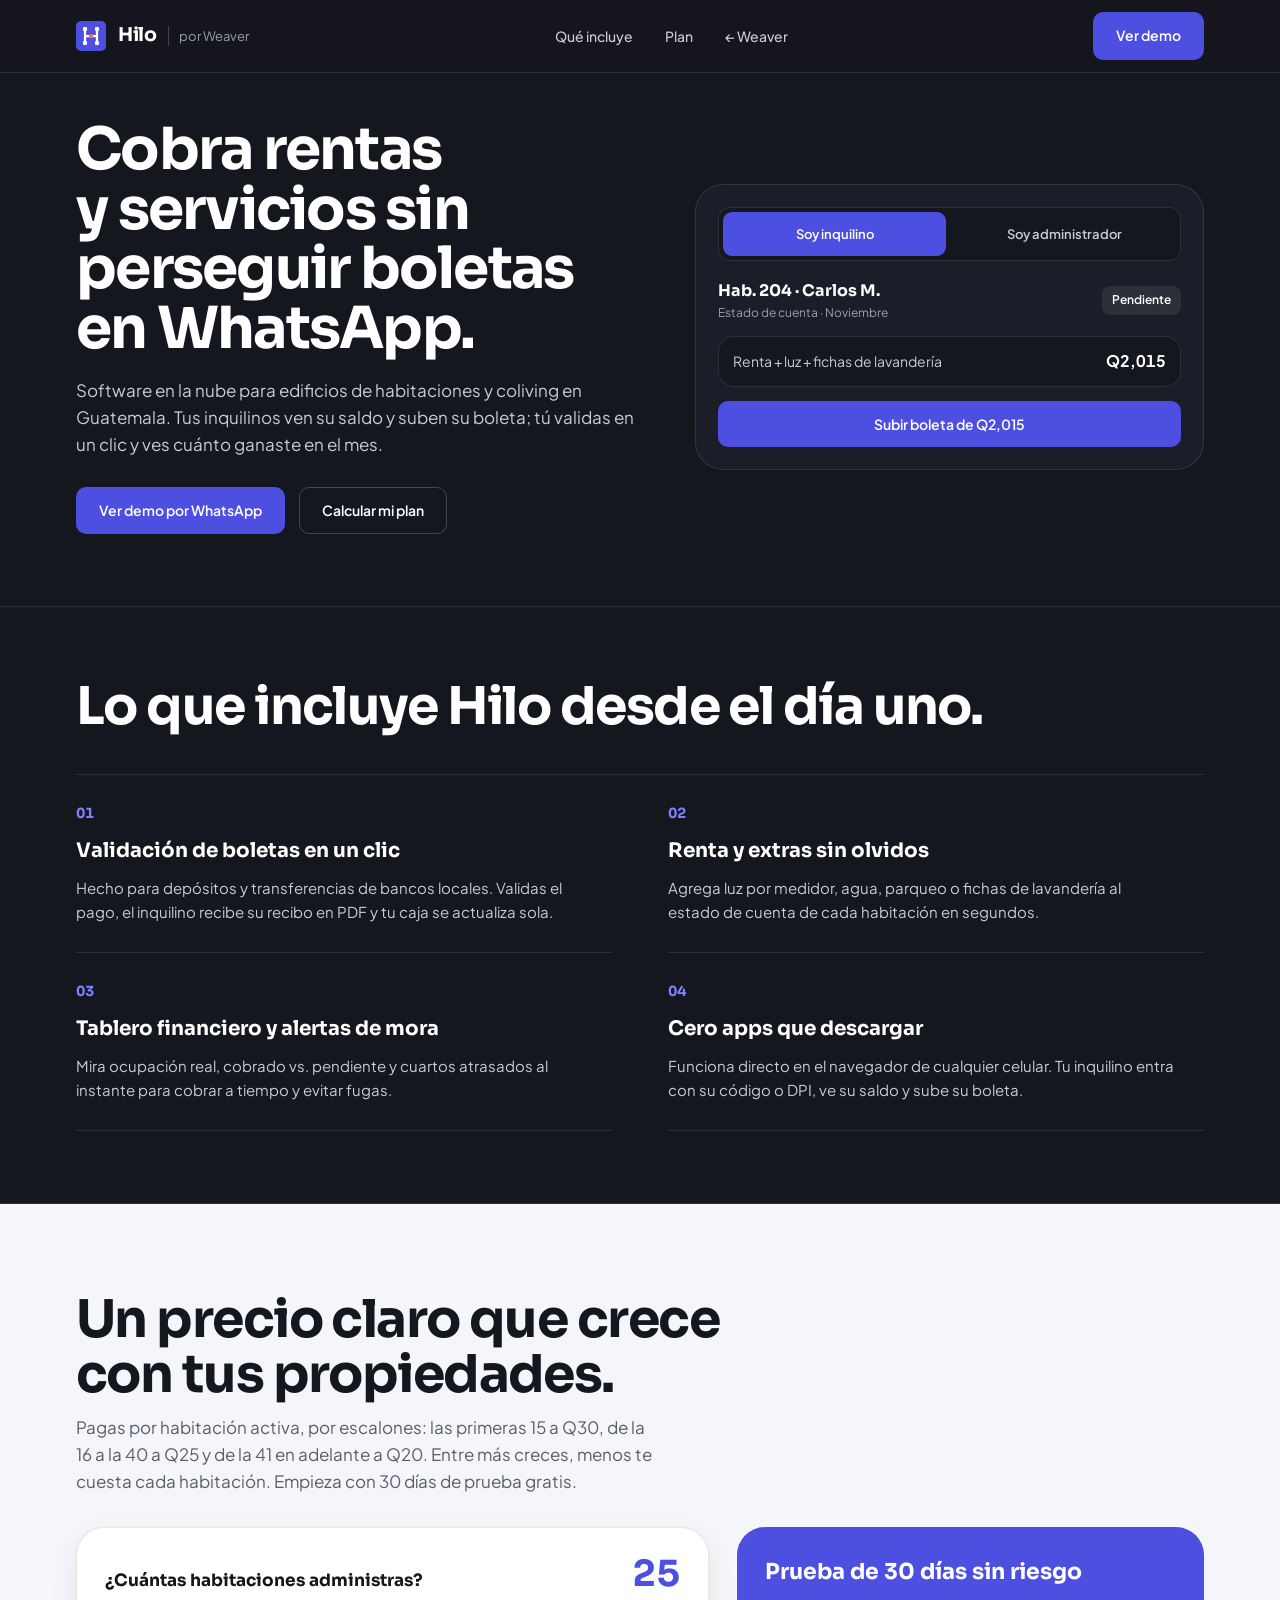
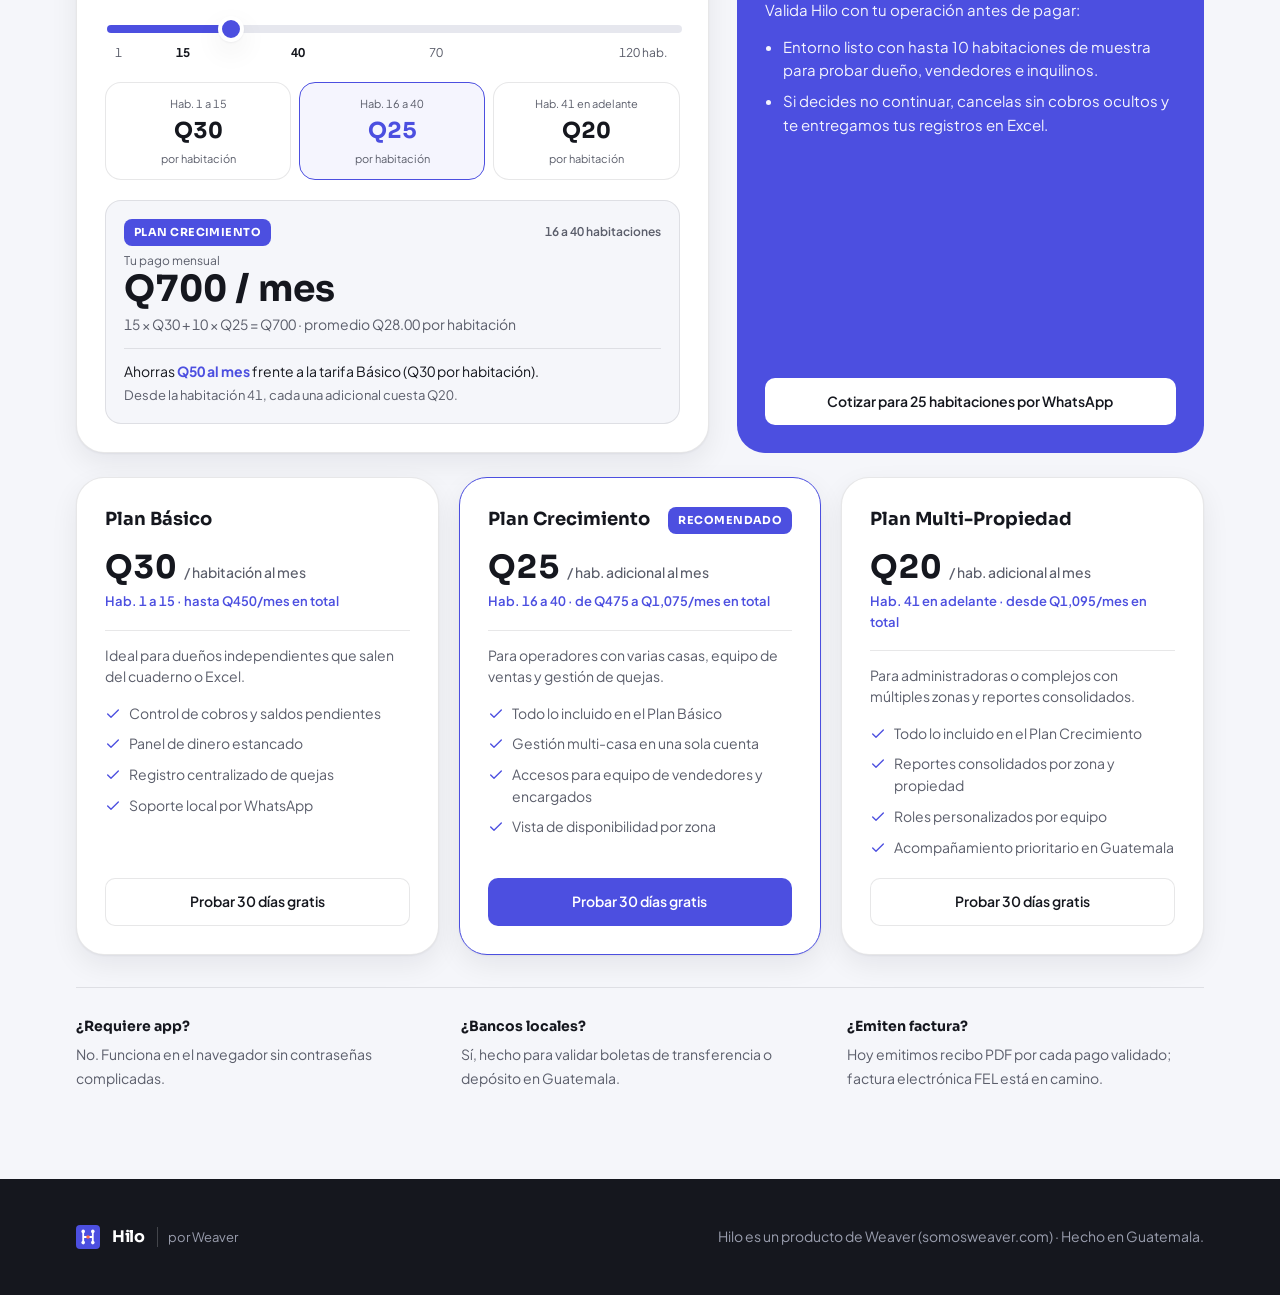
==== commit 9c9b8d7f: "Implement plan slider with tiered pricing Added a plan slider with tiered pricing and savings calcul" ====
--- a/hilo/index.html
+++ b/hilo/index.html
@@ -225,6 +225,89 @@
       background-color: var(--primary);
       border: 4px solid #FFFFFF;
       box-shadow: var(--shadow-card);
+    }
+
+    .plan-slider-wrap {
+      position: relative;
+      padding-bottom: 22px;
+    }
+
+    .plan-ticks {
+      position: absolute;
+      left: 13px;
+      right: 13px;
+      bottom: 0;
+      height: 18px;
+      font-size: 12px;
+      color: var(--ink-dark-muted);
+    }
+
+    .plan-ticks span {
+      position: absolute;
+      transform: translateX(-50%);
+      white-space: nowrap;
+    }
+
+    .plan-ticks span.is-break {
+      font-weight: 700;
+      color: var(--ink-dark);
+    }
+
+    .rate-ladder {
+      display: grid;
+      grid-template-columns: repeat(3, 1fr);
+      gap: 8px;
+    }
+
+    .rate-step {
+      padding: 12px 10px;
+      border: 0.5px solid var(--light-border);
+      border-radius: var(--radius-el);
+      background-color: var(--light-surface);
+      text-align: center;
+      transition: border-color 0.16s ease, background-color 0.16s ease;
+    }
+
+    .rate-step small {
+      display: block;
+      font-size: 11px;
+      color: var(--ink-dark-muted);
+    }
+
+    .rate-step strong {
+      display: block;
+      font-family: var(--font-display);
+      font-size: 22px;
+      color: var(--ink-dark);
+      margin: 2px 0;
+    }
+
+    .rate-step.is-active {
+      border: 1.5px solid var(--primary);
+      background-color: rgba(91, 95, 239, 0.06);
+    }
+
+    .rate-step.is-active strong {
+      color: var(--primary);
+    }
+
+    .plan-savings {
+      margin-top: 12px;
+      padding-top: 12px;
+      border-top: 0.5px solid var(--light-border);
+      font-size: 14px;
+      line-height: 1.5;
+      color: var(--ink-dark);
+    }
+
+    .plan-savings strong {
+      color: var(--primary);
+    }
+
+    .plan-hint {
+      font-size: 13px;
+      color: var(--ink-dark-muted);
+      margin-top: 4px;
     }
 
     .plan-founders {
@@ -605,7 +688,7 @@
           Un precio claro que crece con tus propiedades.
         </h2>
         <p class="hilo-sub" style="margin-top: 12px; margin-bottom: 0;">
-          Cobro mínimo desde Q300/mes (hasta 15 habitaciones) y tarifa decreciente por habitación conforme creces. Empieza con 30 días de prueba gratis.
+          Pagas por habitación activa, por escalones: las primeras 15 a Q30, de la 16 a la 40 a Q25 y de la 41 en adelante a Q20. Entre más creces, menos te cuesta cada habitación. Empieza con 30 días de prueba gratis.
         </p>
 
         <div class="plan-grid">
@@ -617,32 +700,57 @@
               <span id="hilo-rooms-out" class="num" style="font-family: var(--font-display); font-size: 36px; font-weight: 700; color: var(--primary); line-height: 1;">25</span>
             </div>
 
-            <input
-              id="hilo-rooms-slider"
-              class="plan-slider"
-              type="range"
-              min="10"
-              max="100"
-              step="1"
-              value="25"
-              aria-label="Cantidad de habitaciones activas"
-            >
-
-            <div class="num" style="display: flex; justify-content: space-between; font-size: 12px; color: var(--ink-dark-muted);">
-              <span>10</span>
-              <span>25</span>
-              <span>40</span>
-              <span>70</span>
-              <span>100 hab.</span>
+            <div class="plan-slider-wrap">
+              <input
+                id="hilo-rooms-slider"
+                class="plan-slider"
+                type="range"
+                min="1"
+                max="120"
+                step="1"
+                value="25"
+                aria-label="Cantidad de habitaciones activas"
+              >
+              <div class="plan-ticks num" aria-hidden="true">
+                <span style="left: 0%;">1</span>
+                <span class="is-break" style="left: 11.76%;">15</span>
+                <span class="is-break" style="left: 32.77%;">40</span>
+                <span style="left: 57.98%;">70</span>
+                <span style="left: 100%; transform: translateX(-100%);">120 hab.</span>
+              </div>
+            </div>
+
+            <!-- Escalera de tarifas: muestra qué precio por habitación aplica -->
+            <div class="rate-ladder num">
+              <div class="rate-step" data-step="basico">
+                <small>Hab. 1 a 15</small>
+                <strong>Q30</strong>
+                <small>por habitación</small>
+              </div>
+              <div class="rate-step" data-step="crecimiento">
+                <small>Hab. 16 a 40</small>
+                <strong>Q25</strong>
+                <small>por habitación</small>
+              </div>
+              <div class="rate-step" data-step="multi">
+                <small>Hab. 41 en adelante</small>
+                <strong>Q20</strong>
+                <small>por habitación</small>
+              </div>
             </div>
 
             <div style="background-color: var(--light-bg); border: 0.5px solid var(--light-border); border-radius: var(--radius-el); padding: 18px;">
               <div style="display: flex; align-items: center; justify-content: space-between; gap: 8px; margin-bottom: 6px;">
                 <span id="hilo-tier-name" class="tier-badge">Plan Crecimiento</span>
-                <span id="hilo-tier-cap" class="num" style="font-size: 12px; font-weight: 600; color: var(--ink-dark-muted);">Hasta 40 habitaciones</span>
-              </div>
+                <span id="hilo-tier-cap" class="num" style="font-size: 12px; font-weight: 600; color: var(--ink-dark-muted);">16 a 40 habitaciones</span>
+              </div>
+              <div style="font-size: 12px; color: var(--ink-dark-muted);">Tu pago mensual</div>
               <div id="hilo-price-out" class="num" style="font-family: var(--font-display); font-size: 36px; font-weight: 700; color: var(--ink-dark); line-height: 1.05;">Q700 / mes</div>
-              <div id="hilo-formula-out" class="num" style="font-size: 14px; color: var(--ink-dark-muted); margin-top: 6px;">Equivale a Q28.00 por habitación al mes</div>
+              <div id="hilo-formula-out" class="num" style="font-size: 14px; color: var(--ink-dark-muted); margin-top: 6px;">15 × Q30 + 10 × Q25 = Q700 · promedio Q28.00 por habitación</div>
+              <div class="plan-savings num">
+                <div id="hilo-savings-out">Ahorras <strong>Q50 al mes</strong> frente a la tarifa Básico (Q30 por habitación).</div>
+                <div id="hilo-hint-out" class="plan-hint">Desde la habitación 41, cada una adicional cuesta Q20.</div>
+              </div>
             </div>
           </div>
 
@@ -659,7 +767,7 @@
             <a
               id="hilo-calc-wa"
               class="btn plan-founders-cta"
-              href="https://wa.me/50243182227?text=Hola%20David%2C%20administro%2025%20habitaciones%20y%20me%20interesa%20probar%20Hilo%20(Plan%20Crecimiento%20-%20Q700%2Fmes)."
+              href="https://wa.me/50243182227?text=Hola%20David%2C%20administro%2025%20habitaciones%20y%20me%20interesa%20probar%20Hilo%20(Plan%20Crecimiento%2C%20Q700%2Fmes)."
               target="_blank"
               rel="noopener noreferrer"
             >
@@ -676,8 +784,8 @@
                 <h3>Plan Básico</h3>
               </div>
               <div class="tier-price-block">
-                <div class="tier-price num">Q300 <span>/ mes</span></div>
-                <div class="tier-cap num">Mínimo · Hasta 15 hab. · Q20.00/hab.</div>
+                <div class="tier-price num">Q30 <span>/ habitación al mes</span></div>
+                <div class="tier-cap num">Hab. 1 a 15 · hasta Q450/mes en total</div>
               </div>
               <p class="tier-desc">Ideal para dueños independientes que salen del cuaderno o Excel.</p>
               <ul class="tier-list">
@@ -701,7 +809,7 @@
             </div>
             <a
               class="btn btn-tier-outline"
-              href="https://wa.me/50243182227?text=Hola%20David%2C%20me%20interesa%20el%20Plan%20B%C3%A1sico%20de%20Hilo%20(Q300%2Fmes)%20y%20probar%2030%20d%C3%ADas%20gratis."
+              href="https://wa.me/50243182227?text=Hola%20David%2C%20me%20interesa%20el%20Plan%20B%C3%A1sico%20de%20Hilo%20(Q30%20por%20habitaci%C3%B3n)%20y%20probar%2030%20d%C3%ADas%20gratis."
               target="_blank"
               rel="noopener noreferrer"
             >
@@ -716,8 +824,8 @@
                 <span class="tier-badge">Recomendado</span>
               </div>
               <div class="tier-price-block">
-                <div class="tier-price num">Q700 <span>/ mes</span></div>
-                <div class="tier-cap num">Hasta 40 habitaciones · Q17.50/hab.</div>
+                <div class="tier-price num">Q25 <span>/ hab. adicional al mes</span></div>
+                <div class="tier-cap num">Hab. 16 a 40 · de Q475 a Q1,075/mes en total</div>
               </div>
               <p class="tier-desc">Para operadores con varias casas, equipo de ventas y gestión de quejas.</p>
               <ul class="tier-list">
@@ -742,7 +850,7 @@
             <a
               class="btn btn-primary"
               style="width: 100%;"
-              href="https://wa.me/50243182227?text=Hola%20David%2C%20me%20interesa%20el%20Plan%20Crecimiento%20de%20Hilo%20(Q700%2Fmes)%20y%20probar%2030%20d%C3%ADas%20gratis."
+              href="https://wa.me/50243182227?text=Hola%20David%2C%20me%20interesa%20el%20Plan%20Crecimiento%20de%20Hilo%20(Q25%20por%20habitaci%C3%B3n)%20y%20probar%2030%20d%C3%ADas%20gratis."
               target="_blank"
               rel="noopener noreferrer"
             >
@@ -756,8 +864,8 @@
                 <h3>Plan Multi-Propiedad</h3>
               </div>
               <div class="tier-price-block">
-                <div class="tier-price num">Q1,400 <span>/ mes</span></div>
-                <div class="tier-cap num">41 a 100 habitaciones · Q14.00/hab.</div>
+                <div class="tier-price num">Q20 <span>/ hab. adicional al mes</span></div>
+                <div class="tier-cap num">Hab. 41 en adelante · desde Q1,095/mes en total</div>
               </div>
               <p class="tier-desc">Para administradoras o complejos con múltiples zonas y reportes consolidados.</p>
               <ul class="tier-list">
@@ -781,7 +889,7 @@
             </div>
             <a
               class="btn btn-tier-outline"
-              href="https://wa.me/50243182227?text=Hola%20David%2C%20me%20interesa%20el%20Plan%20Multi-Propiedad%20de%20Hilo%20(Q1%2C400%2Fmes)%20y%20probar%2030%20d%C3%ADas%20gratis."
+              href="https://wa.me/50243182227?text=Hola%20David%2C%20me%20interesa%20el%20Plan%20Multi-Propiedad%20de%20Hilo%20(Q20%20por%20habitaci%C3%B3n)%20y%20probar%2030%20d%C3%ADas%20gratis."
               target="_blank"
               rel="noopener noreferrer"
             >
@@ -897,35 +1005,80 @@
       const formulaOut = document.getElementById("hilo-formula-out");
       const calcWa = document.getElementById("hilo-calc-wa");
       const tierCards = document.querySelectorAll("[data-tier]");
+      const rateSteps = document.querySelectorAll("[data-step]");
+      const savingsOut = document.getElementById("hilo-savings-out");
+      const hintOut = document.getElementById("hilo-hint-out");
+
+      // Cobro por escalones: cada habitación se cobra a la tarifa de su escalón.
+      // Hab. 1–15 a Q30, hab. 16–40 a Q25, hab. 41 en adelante a Q20.
+      const BASE_RATE = 30;
+      const TIERS = [
+        { id: "basico", name: "Plan Básico", range: "1 a 15 habitaciones", from: 1, max: 15, rate: 30,
+          next: "Desde la habitación 16, cada una adicional cuesta Q25." },
+        { id: "crecimiento", name: "Plan Crecimiento", range: "16 a 40 habitaciones", from: 16, max: 40, rate: 25,
+          next: "Desde la habitación 41, cada una adicional cuesta Q20." },
+        { id: "multi", name: "Plan Multi-Propiedad", range: "41 habitaciones o más", from: 41, max: Infinity, rate: 20,
+          next: "Cada habitación adicional ya está en la tarifa más baja." }
+      ];
+
+      function q(n) {
+        return "Q" + n.toLocaleString("en-US");
+      }
+
+      function breakdown(rooms) {
+        const parts = [];
+        let total = 0;
+        TIERS.forEach(function (t) {
+          const count = Math.max(0, Math.min(rooms, t.max) - t.from + 1);
+          if (count > 0) {
+            parts.push({ count: count, rate: t.rate });
+            total += count * t.rate;
+          }
+        });
+        return { parts: parts, total: total };
+      }
 
       function updatePlanCalc() {
         const rooms = parseInt(slider.value, 10);
-        let tier = { id: "multi", name: "Plan Multi-Propiedad", cap: "41 a 100 habitaciones", price: 1400 };
-        if (rooms <= 15) {
-          tier = { id: "basico", name: "Plan Básico", cap: "Mínimo · Hasta 15 habitaciones", price: 300 };
-        } else if (rooms <= 40) {
-          tier = { id: "crecimiento", name: "Plan Crecimiento", cap: "Hasta 40 habitaciones", price: 700 };
-        }
-
-        const effective = (tier.price / rooms).toFixed(2);
-        const priceFormatted = "Q" + tier.price.toLocaleString("en-US");
+        const tier = TIERS.find(function (t) { return rooms <= t.max; });
+        const b = breakdown(rooms);
+        const total = b.total;
+        const savings = rooms * BASE_RATE - total;
+        const word = rooms === 1 ? " habitación" : " habitaciones";
+        const avg = total / rooms;
 
         roomsOut.textContent = String(rooms);
         tierNameOut.textContent = tier.name;
-        tierCapOut.textContent = tier.cap;
-        priceOut.textContent = priceFormatted + " / mes";
-        formulaOut.textContent = "Equivale a Q" + effective + " por habitación al mes";
+        tierCapOut.textContent = tier.range;
+        priceOut.textContent = q(total) + " / mes";
+        const formula = b.parts
+          .map(function (p) { return p.count + " × Q" + p.rate; })
+          .join(" + ");
+        formulaOut.textContent =
+          (b.parts.length > 1 ? formula + " = " + q(total) : rooms + word + " × Q30 = " + q(total)) +
+          (b.parts.length > 1 ? " · promedio Q" + avg.toFixed(2) + " por habitación" : "");
+
+        if (savings > 0) {
+          savingsOut.innerHTML =
+            "Ahorras <strong>" + q(savings) + " al mes</strong> frente a la tarifa Básico (Q30 por habitación).";
+        } else {
+          savingsOut.textContent = "Tarifa Básico: Q30 por habitación.";
+        }
+        hintOut.textContent = tier.next;
+
+        const pct = ((rooms - slider.min) / (slider.max - slider.min)) * 100;
+        slider.style.background =
+          "linear-gradient(to right, var(--primary) " + pct + "%, #E6E7EE " + pct + "%)";
+
+        rateSteps.forEach(function (s) {
+          s.classList.toggle("is-active", s.getAttribute("data-step") === tier.id);
+        });
 
         const msg =
-          "Hola David, administro " +
-          rooms +
-          " habitaciones y me interesa probar Hilo (" +
-          tier.name +
-          " - " +
-          priceFormatted +
-          "/mes).";
+          "Hola David, administro " + rooms + word + " y me interesa probar Hilo (" +
+          tier.name + ", " + q(total) + "/mes).";
         calcWa.href = "https://wa.me/50243182227?text=" + encodeURIComponent(msg);
-        calcWa.textContent = "Cotizar para " + rooms + " habitaciones por WhatsApp";
+        calcWa.textContent = "Cotizar para " + rooms + word + " por WhatsApp";
 
         tierCards.forEach(function (card) {
           card.classList.toggle("is-highlighted", card.getAttribute("data-tier") === tier.id);
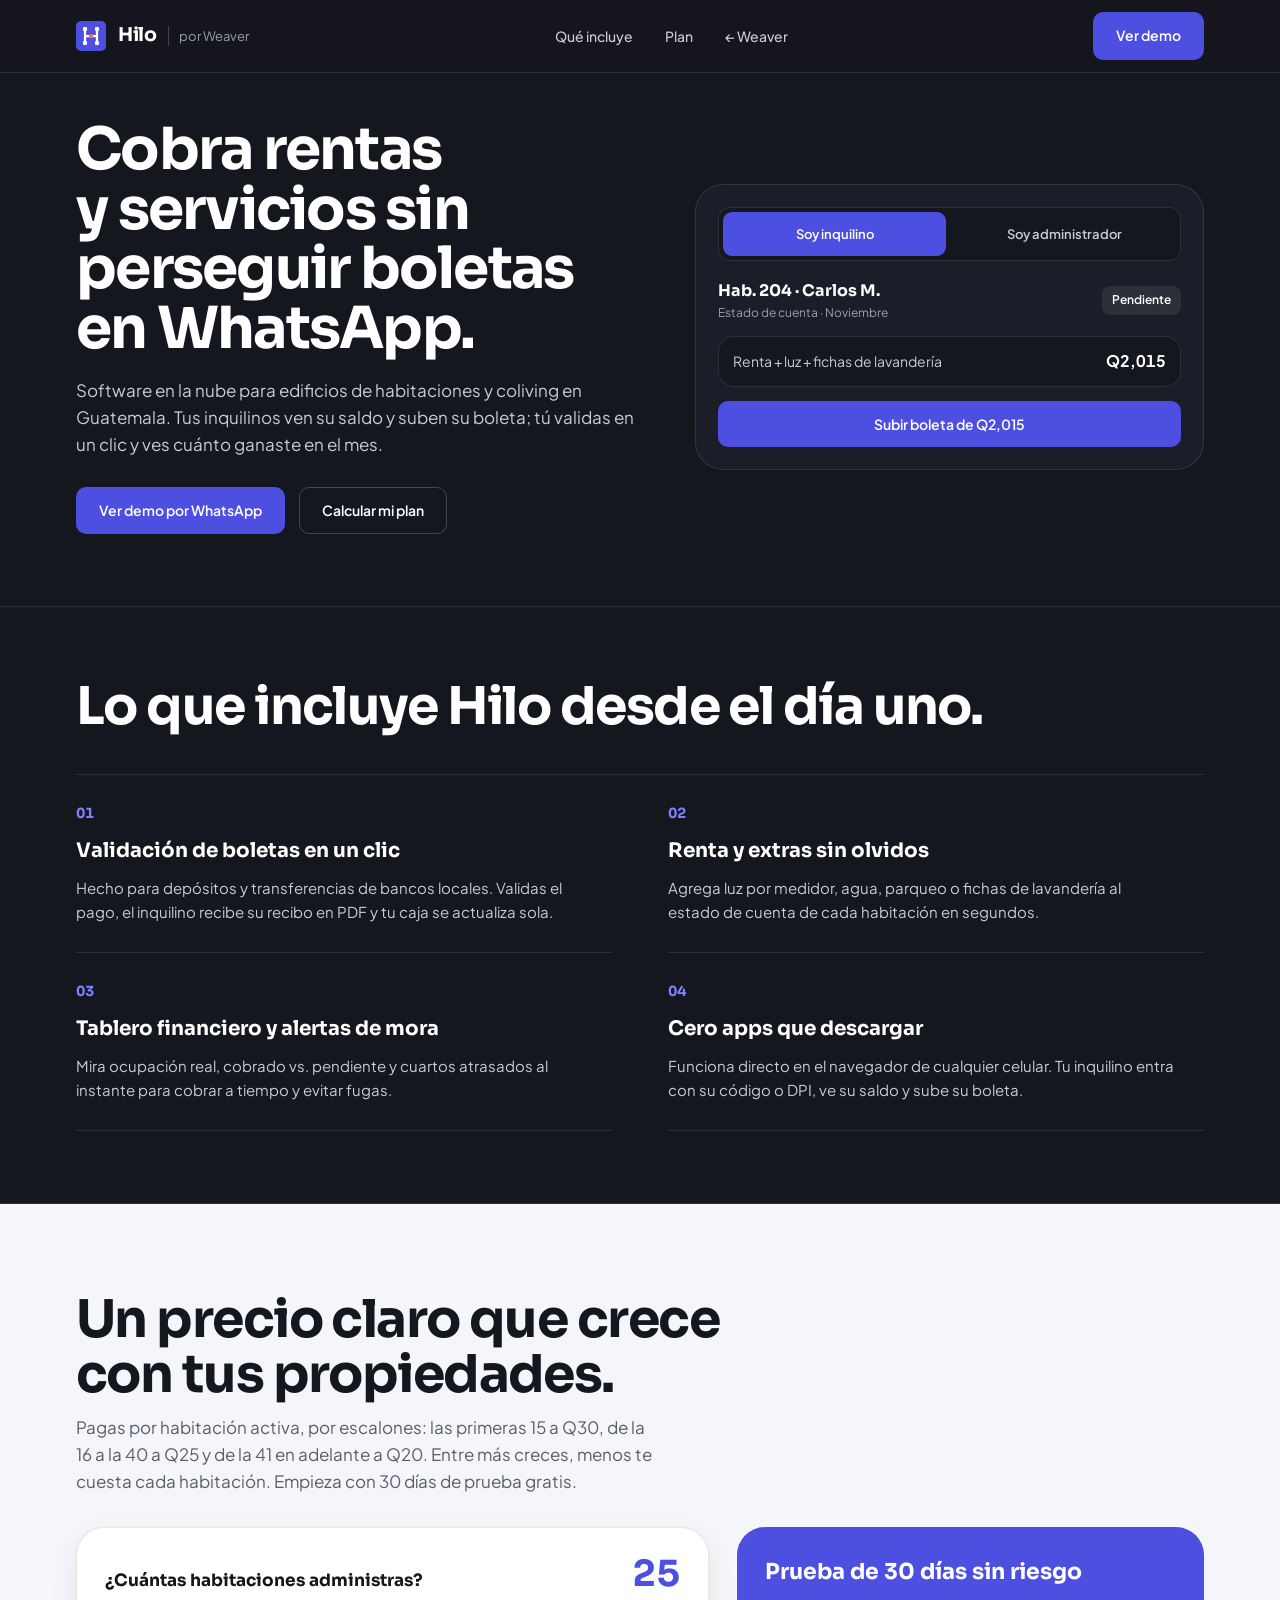
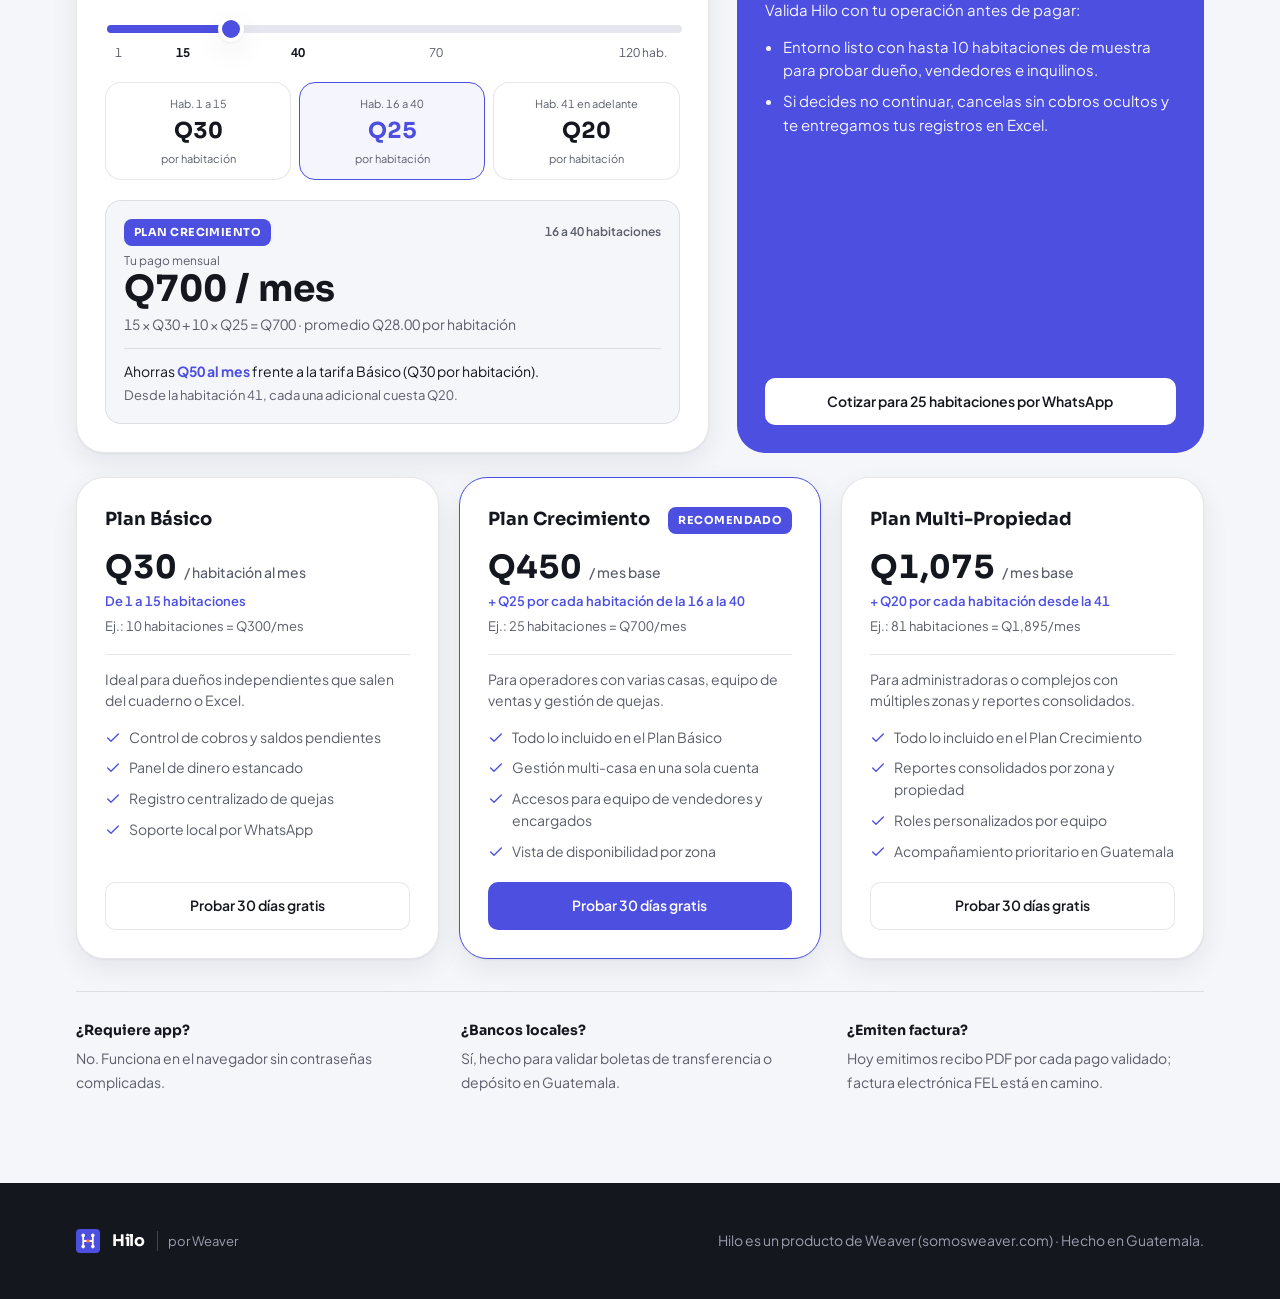
==== commit 3a7ef9ac: "Update pricing details and add examples for plans Added example pricing information for different pl" ====
--- a/hilo/index.html
+++ b/hilo/index.html
@@ -428,6 +428,12 @@
       font-weight: 600;
       color: var(--primary);
       margin-top: 6px;
+    }
+
+    .tier-example {
+      font-size: 13px;
+      color: var(--ink-dark-muted);
+      margin-top: 4px;
     }
 
     .tier-desc {
@@ -785,7 +791,8 @@
               </div>
               <div class="tier-price-block">
                 <div class="tier-price num">Q30 <span>/ habitación al mes</span></div>
-                <div class="tier-cap num">Hab. 1 a 15 · hasta Q450/mes en total</div>
+                <div class="tier-cap num">De 1 a 15 habitaciones</div>
+                <div class="tier-example num">Ej.: 10 habitaciones = Q300/mes</div>
               </div>
               <p class="tier-desc">Ideal para dueños independientes que salen del cuaderno o Excel.</p>
               <ul class="tier-list">
@@ -824,8 +831,9 @@
                 <span class="tier-badge">Recomendado</span>
               </div>
               <div class="tier-price-block">
-                <div class="tier-price num">Q25 <span>/ hab. adicional al mes</span></div>
-                <div class="tier-cap num">Hab. 16 a 40 · de Q475 a Q1,075/mes en total</div>
+                <div class="tier-price num">Q450 <span>/ mes base</span></div>
+                <div class="tier-cap num">+ Q25 por cada habitación de la 16 a la 40</div>
+                <div class="tier-example num">Ej.: 25 habitaciones = Q700/mes</div>
               </div>
               <p class="tier-desc">Para operadores con varias casas, equipo de ventas y gestión de quejas.</p>
               <ul class="tier-list">
@@ -864,8 +872,9 @@
                 <h3>Plan Multi-Propiedad</h3>
               </div>
               <div class="tier-price-block">
-                <div class="tier-price num">Q20 <span>/ hab. adicional al mes</span></div>
-                <div class="tier-cap num">Hab. 41 en adelante · desde Q1,095/mes en total</div>
+                <div class="tier-price num">Q1,075 <span>/ mes base</span></div>
+                <div class="tier-cap num">+ Q20 por cada habitación desde la 41</div>
+                <div class="tier-example num">Ej.: 81 habitaciones = Q1,895/mes</div>
               </div>
               <p class="tier-desc">Para administradoras o complejos con múltiples zonas y reportes consolidados.</p>
               <ul class="tier-list">
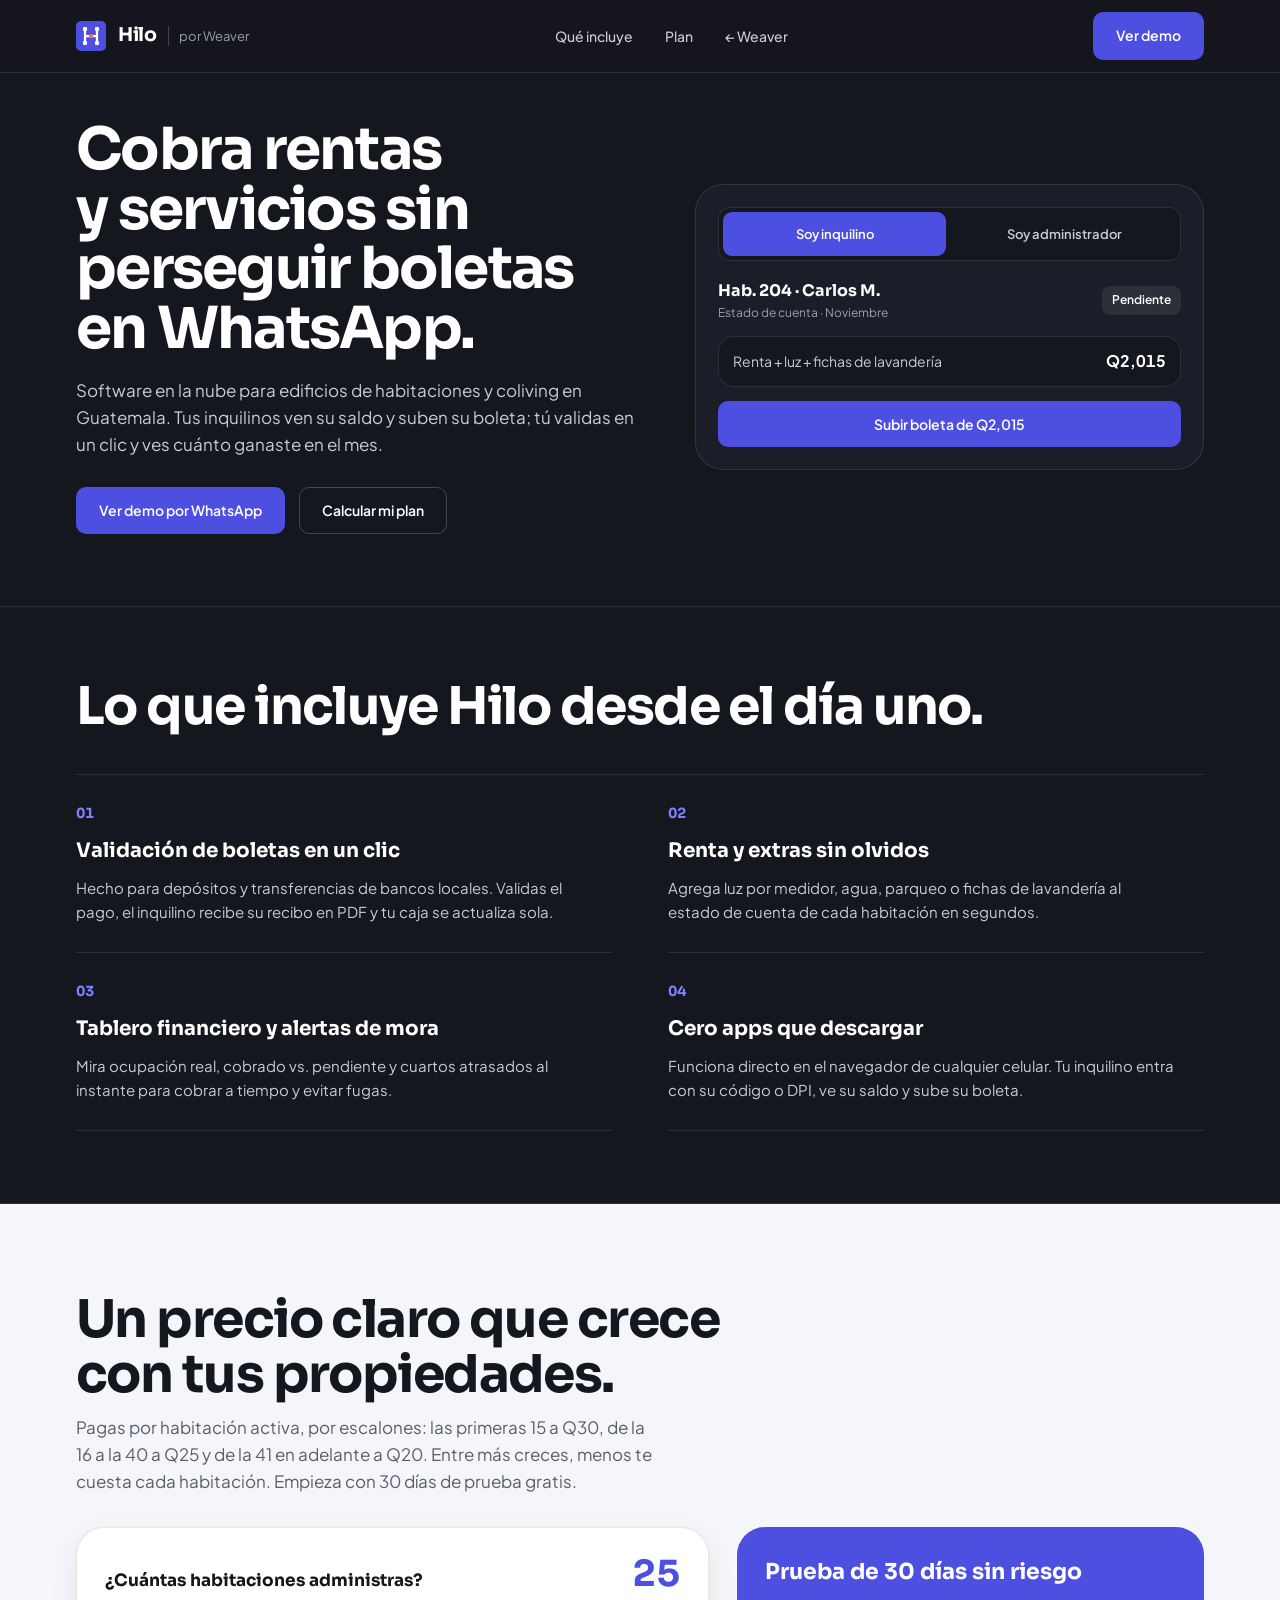
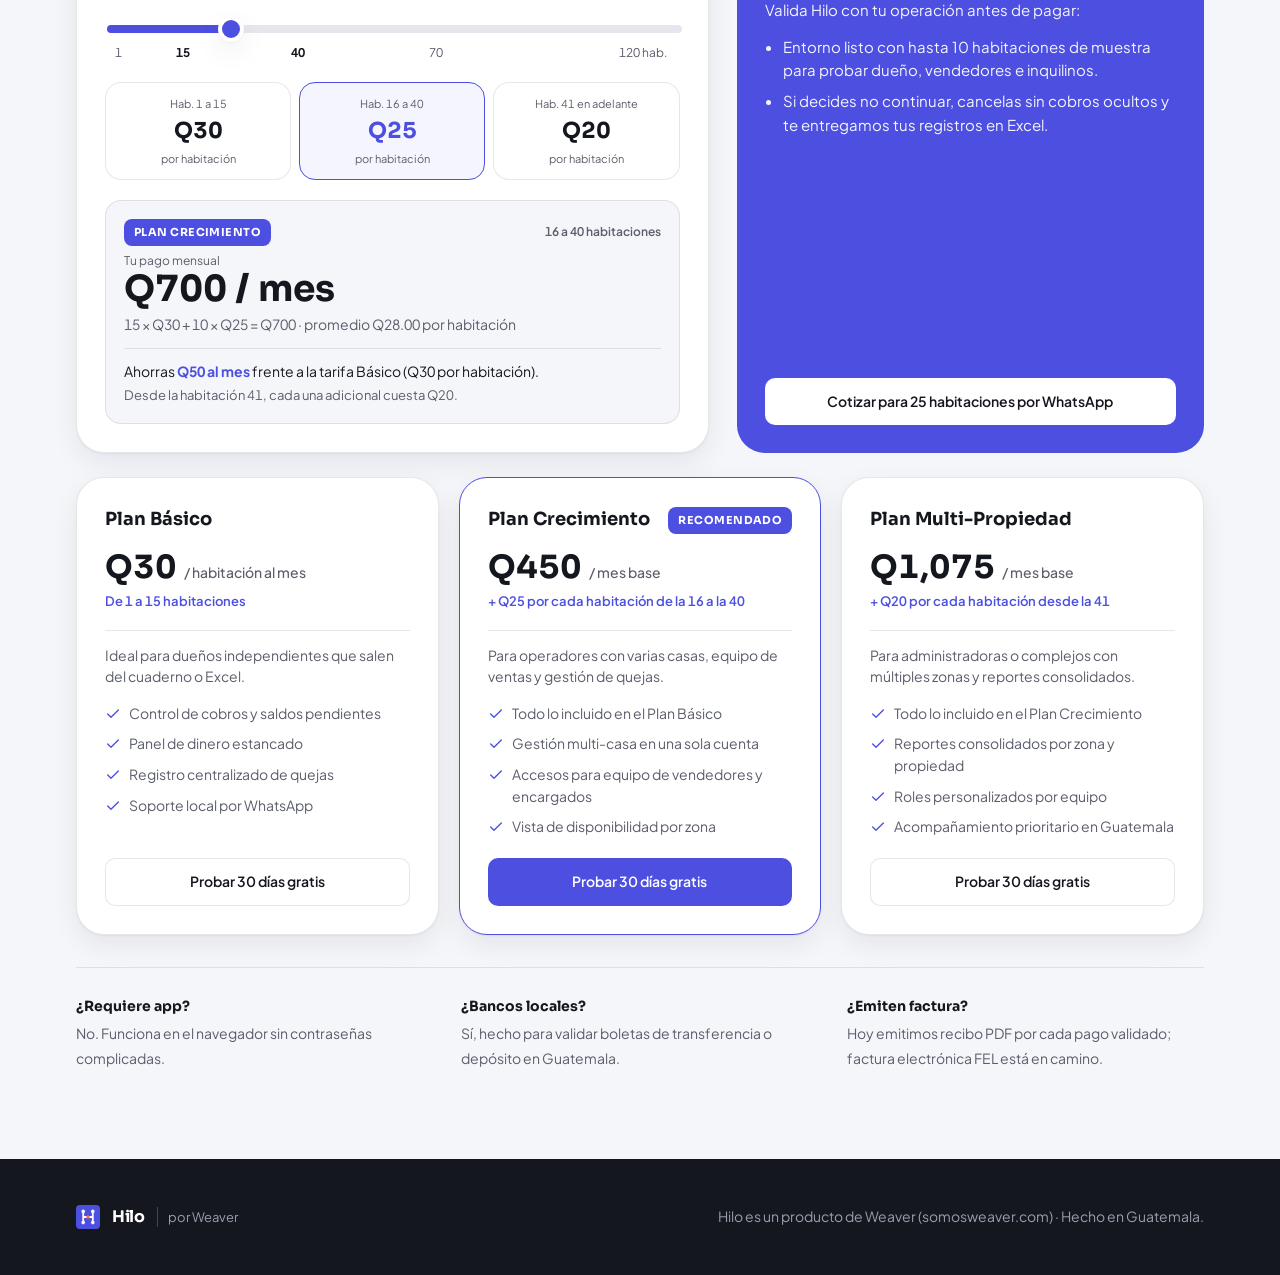
==== commit 3d485803: "Remove example calculations from index.html Removed example calculations from pricing tiers." ====
--- a/hilo/index.html
+++ b/hilo/index.html
@@ -792,7 +792,6 @@
               <div class="tier-price-block">
                 <div class="tier-price num">Q30 <span>/ habitación al mes</span></div>
                 <div class="tier-cap num">De 1 a 15 habitaciones</div>
-                <div class="tier-example num">Ej.: 10 habitaciones = Q300/mes</div>
               </div>
               <p class="tier-desc">Ideal para dueños independientes que salen del cuaderno o Excel.</p>
               <ul class="tier-list">
@@ -833,7 +832,6 @@
               <div class="tier-price-block">
                 <div class="tier-price num">Q450 <span>/ mes base</span></div>
                 <div class="tier-cap num">+ Q25 por cada habitación de la 16 a la 40</div>
-                <div class="tier-example num">Ej.: 25 habitaciones = Q700/mes</div>
               </div>
               <p class="tier-desc">Para operadores con varias casas, equipo de ventas y gestión de quejas.</p>
               <ul class="tier-list">
@@ -874,7 +872,6 @@
               <div class="tier-price-block">
                 <div class="tier-price num">Q1,075 <span>/ mes base</span></div>
                 <div class="tier-cap num">+ Q20 por cada habitación desde la 41</div>
-                <div class="tier-example num">Ej.: 81 habitaciones = Q1,895/mes</div>
               </div>
               <p class="tier-desc">Para administradoras o complejos con múltiples zonas y reportes consolidados.</p>
               <ul class="tier-list">
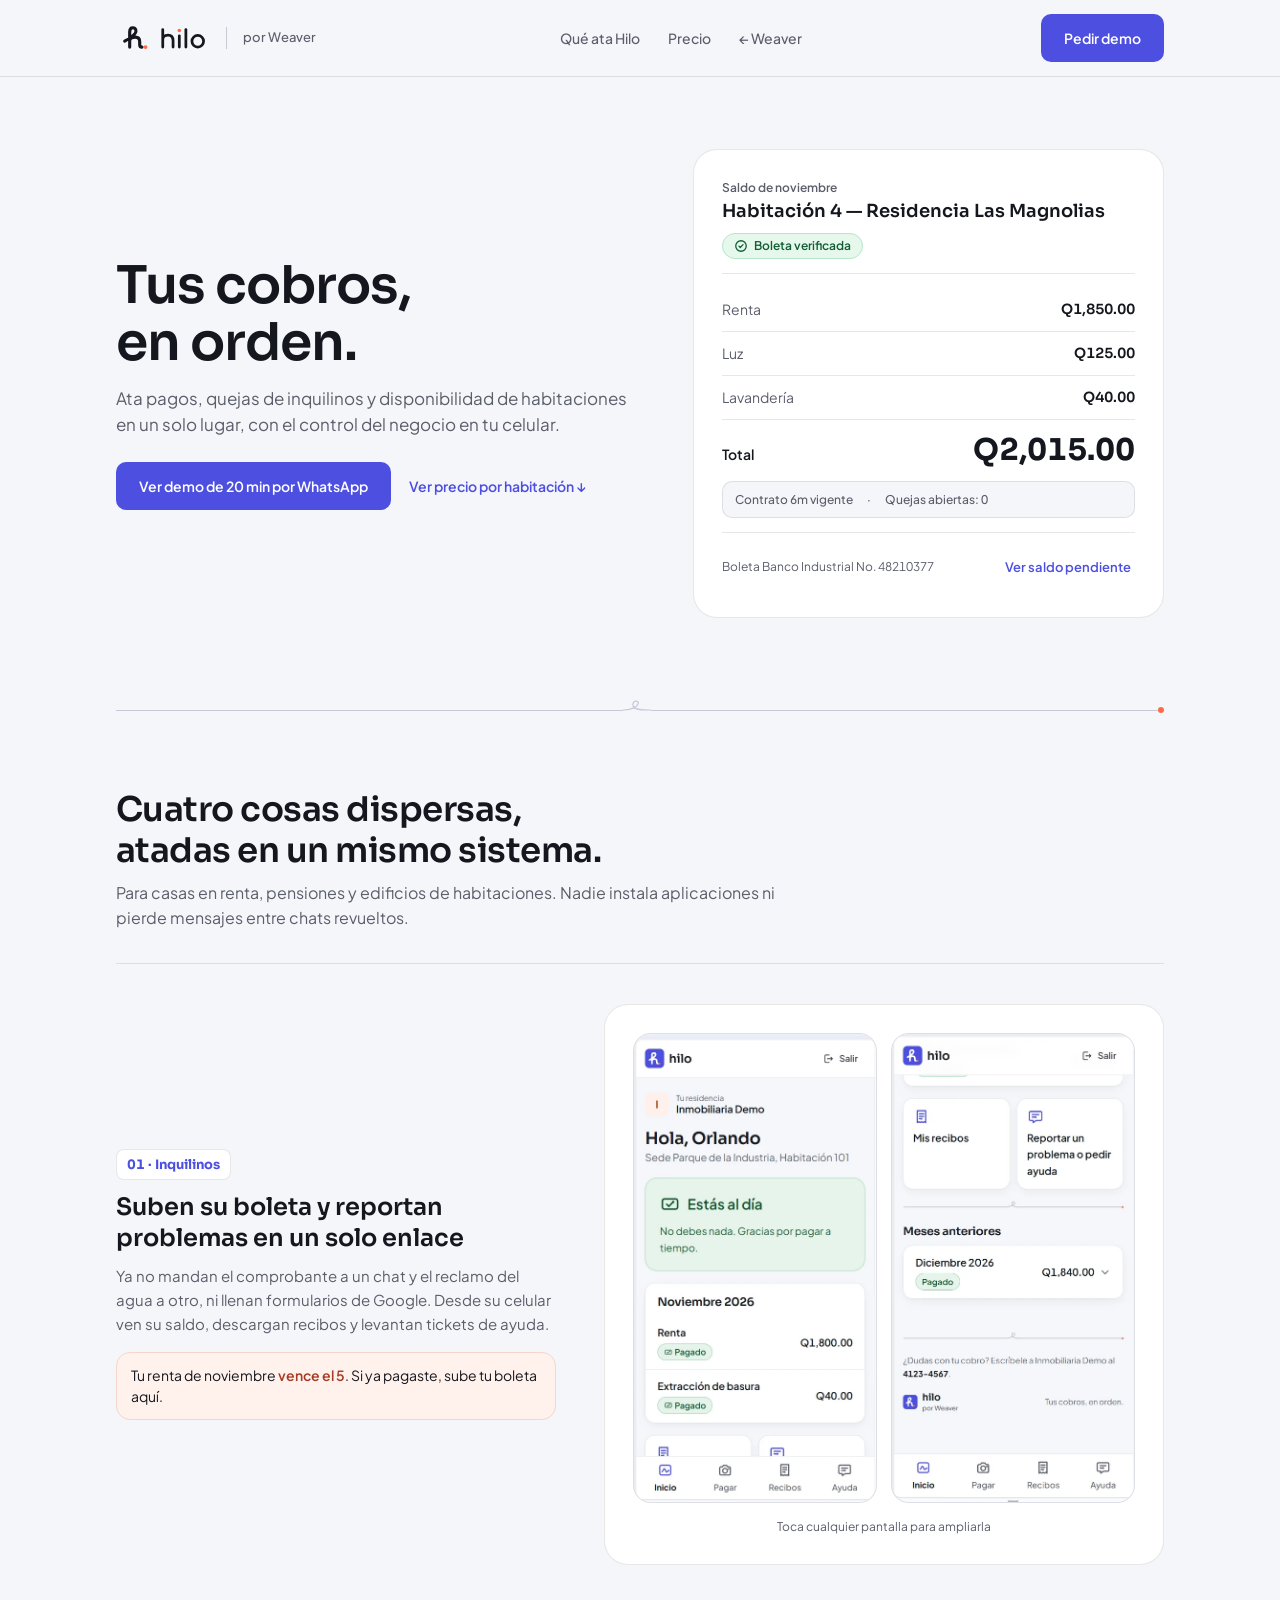
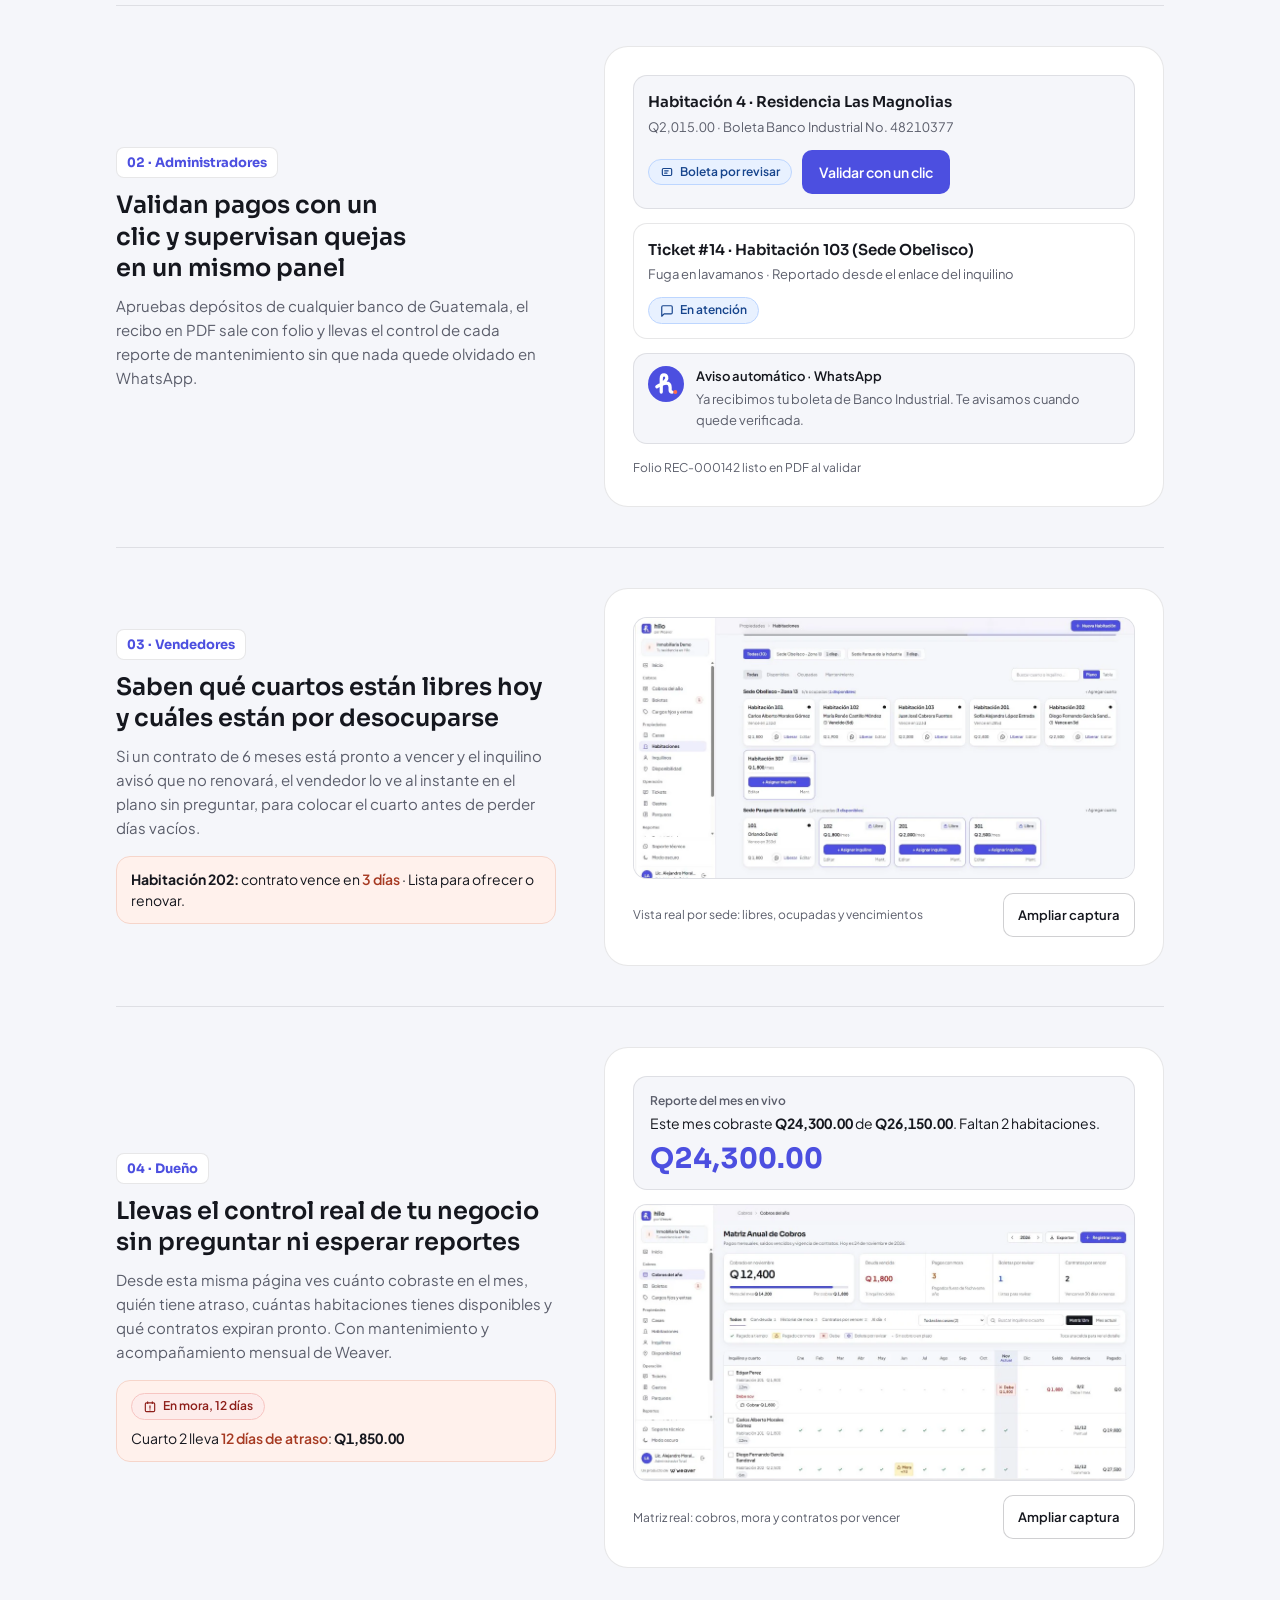
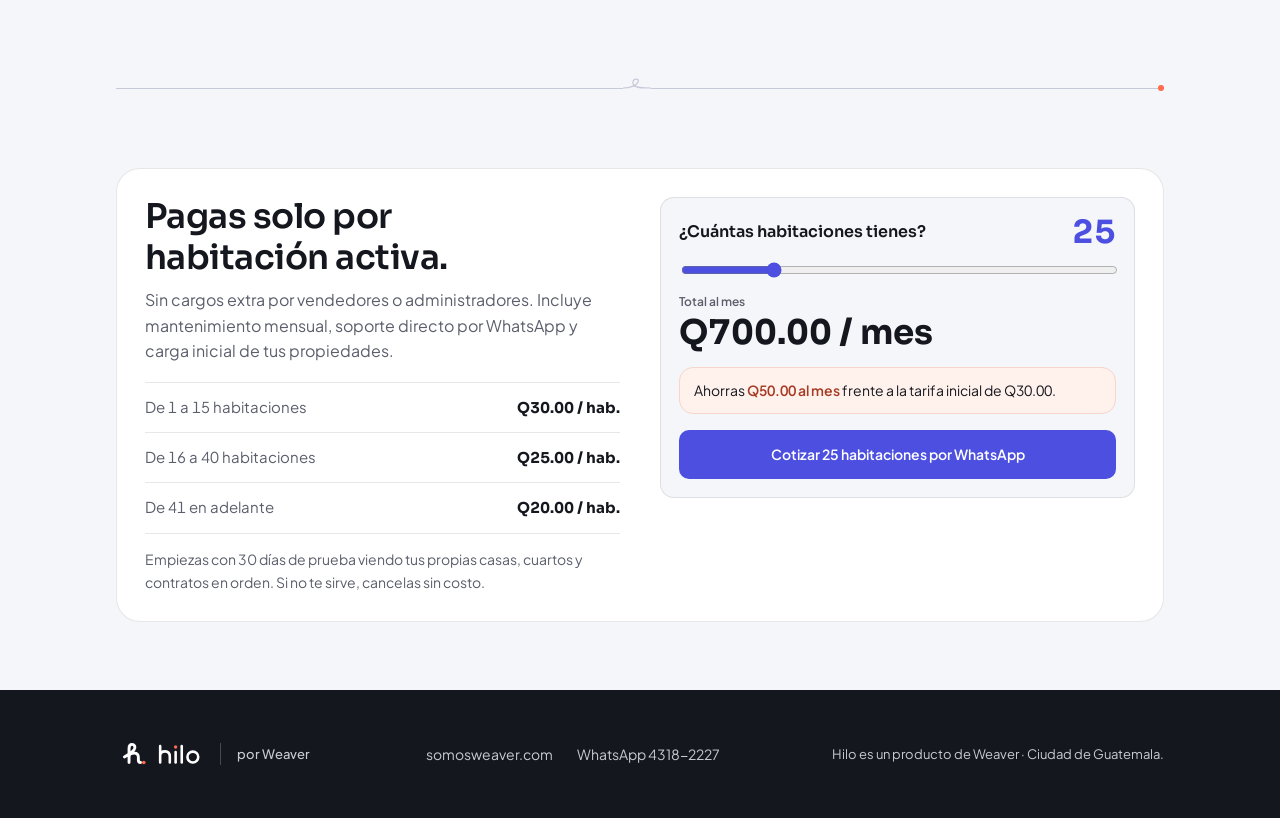
==== commit 0ac278dd: "Align Weaver and Hilo sites with v1 brand guides and real SaaS screens" ====
--- a/hilo/index.html
+++ b/hilo/index.html
@@ -3,713 +3,443 @@
 <head>
   <meta charset="utf-8">
   <meta name="viewport" content="width=device-width, initial-scale=1">
-  <title>Hilo, por Weaver — Gestión de habitaciones y cobros en Guatemala</title>
-  <meta name="description" content="Cobra rentas y servicios sin perseguir boletas en WhatsApp. Q30 por habitación activa al mes.">
+  <title>Hilo, por Weaver — Tus cobros y alquileres, en orden</title>
+  <meta name="description" content="Ata pagos, quejas de inquilinos, disponibilidad de habitaciones para vendedores y el control en vivo del dueño en un solo lugar. Hecho en Guatemala por Weaver.">
+  <meta property="og:type" content="website">
+  <meta property="og:url" content="https://somosweaver.com/hilo/">
+  <meta property="og:title" content="Hilo, por Weaver — Alquileres, cobros y disponibilidad en orden">
+  <meta property="og:description" content="Inquilinos suben boletas y reportes en un solo enlace. Administradores, vendedores y dueño ven todo en tiempo real.">
+  <meta property="og:image" content="https://somosweaver.com/assets/hilo/og-hilo.png">
+  <meta property="og:image:width" content="1200">
+  <meta property="og:image:height" content="630">
   <link rel="preconnect" href="https://fonts.googleapis.com">
   <link rel="preconnect" href="https://fonts.gstatic.com" crossorigin>
   <link rel="stylesheet" href="https://fonts.googleapis.com/css2?family=Sora:wght@600;700&family=Plus+Jakarta+Sans:wght@400;500;600;700&display=swap">
-  <link rel="icon" type="image/svg+xml" href="../assets/Logos/hilo-mark-nodes.svg">
-  <link rel="stylesheet" href="../styles.css">
-  <style>
-    .hilo-hero {
-      padding: 120px 0 72px;
-      border-bottom: 0.5px solid var(--dark-border);
-    }
-
-    .hilo-hero-grid {
-      display: grid;
-      grid-template-columns: 1fr;
-      gap: 40px;
-      align-items: center;
-    }
-
-    .hilo-h1 {
-      font-size: clamp(34px, 6.2vw, 58px);
-      font-weight: 700;
-      line-height: 1.03;
-      letter-spacing: -0.03em;
-      color: var(--ink-light);
-      margin-bottom: 18px;
-    }
-
-    .hilo-hero-lead {
-      font-size: 17px;
-      line-height: 1.6;
-      color: var(--ink-light-muted);
-      max-width: 50ch;
-      margin-bottom: 28px;
-    }
-
-    .hilo-brand-by {
-      font-size: 13px;
-      color: var(--ink-light-subtle);
-      padding-left: 10px;
-      border-left: 0.5px solid var(--dark-border-strong);
-    }
-
-    .hilo-brand-by:hover {
-      color: var(--ink-light);
-    }
-
-    /* Dark Interactive Demo */
-    .dark-demo {
-      background-color: var(--dark-elevated);
-      border: 0.5px solid var(--dark-border);
-      border-radius: var(--radius-card);
-      padding: 22px;
-    }
-
-    .dark-tabs {
-      display: grid;
-      grid-template-columns: 1fr 1fr;
-      gap: 6px;
-      padding: 4px;
-      background-color: var(--dark);
-      border: 0.5px solid var(--dark-border);
-      border-radius: 12px;
-      margin-bottom: 18px;
-    }
-
-    .dark-tab {
-      min-height: 44px;
-      border: 0;
-      border-radius: 9px;
-      background: transparent;
-      color: var(--ink-light-muted);
-      font-size: 13px;
-      font-weight: 600;
-      cursor: pointer;
-    }
-
-    .dark-tab[aria-selected="true"] {
-      background-color: var(--primary);
-      color: var(--on-primary);
-    }
-
-    .dark-panel {
-      display: none;
-    }
-
-    .dark-panel.is-active {
-      display: block;
-    }
-
-    .dark-row {
-      display: flex;
-      align-items: center;
-      justify-content: space-between;
-      gap: 10px;
-      padding: 12px 14px;
-      background-color: var(--dark);
-      border: 0.5px solid var(--dark-border);
-      border-radius: var(--radius-el);
-    }
-
-    .dark-row + .dark-row {
-      margin-top: 8px;
-    }
-
-    .dark-row.is-verified-row {
-      border-color: var(--primary);
-    }
-
-    .pill {
-      display: inline-flex;
-      align-items: center;
-      gap: 6px;
-      padding: 5px 10px;
-      border-radius: 8px;
-      font-size: 12px;
-      font-weight: 600;
-      white-space: nowrap;
-    }
-
-    .pill-neutral {
-      background-color: rgba(255, 255, 255, 0.08);
-      color: var(--ink-light);
-    }
-
-    .pill-primary {
-      background-color: var(--primary);
-      color: var(--on-primary);
-    }
-
-    .pill-coral {
-      background-color: var(--accent);
-      color: var(--ink-dark);
-    }
-
-    .upload-track {
-      height: 6px;
-      border-radius: 999px;
-      background-color: rgba(255, 255, 255, 0.1);
-      overflow: hidden;
-      margin-top: 8px;
-    }
-
-    .upload-fill {
-      height: 100%;
-      width: 0%;
-      background-color: var(--primary);
-      transition: width 0.75s cubic-bezier(0.22, 1, 0.36, 1);
-    }
-
-    /* Compact Offer Grid (2x2 Editorial) */
-    .offer-band {
-      padding: 72px 0;
-      border-bottom: 0.5px solid var(--dark-border);
-    }
-
-    .offer-grid {
-      display: grid;
-      grid-template-columns: 1fr;
-      margin-top: 40px;
-      border-top: 0.5px solid var(--dark-border);
-    }
-
-    .offer-item {
-      padding: 28px 0;
-      border-bottom: 0.5px solid var(--dark-border);
-      display: flex;
-      flex-direction: column;
-      gap: 10px;
-    }
-
-    .offer-item h3 {
-      font-size: 20px;
-      color: var(--ink-light);
-    }
-
-    .offer-item p {
-      font-size: 15px;
-      line-height: 1.6;
-      color: var(--ink-light-muted);
-      max-width: 46ch;
-    }
-
-    /* Plan & Honest Calculator (Light Band) */
-    .plan-grid {
-      display: grid;
-      grid-template-columns: 1fr;
-      gap: 24px;
-      margin-top: 32px;
-    }
-
-    .plan-calc-box {
-      background-color: var(--light-surface);
-      border: 0.5px solid var(--light-border);
-      border-radius: var(--radius-card);
-      box-shadow: var(--shadow-card);
-      padding: 28px;
-      display: flex;
-      flex-direction: column;
-      gap: 20px;
-    }
-
-    .plan-slider {
-      -webkit-appearance: none;
-      appearance: none;
-      width: 100%;
-      height: 8px;
-      border-radius: 999px;
-      background-color: #E6E7EE;
-      cursor: pointer;
-    }
-
-    .plan-slider::-webkit-slider-thumb {
-      -webkit-appearance: none;
-      appearance: none;
-      width: 26px;
-      height: 26px;
-      border-radius: 50%;
-      background-color: var(--primary);
-      border: 4px solid #FFFFFF;
-      box-shadow: var(--shadow-card);
-    }
-
-    .plan-slider-wrap {
-      position: relative;
-      padding-bottom: 22px;
-    }
-
-    .plan-ticks {
-      position: absolute;
-      left: 13px;
-      right: 13px;
-      bottom: 0;
-      height: 18px;
-      font-size: 12px;
-      color: var(--ink-dark-muted);
-    }
-
-    .plan-ticks span {
-      position: absolute;
-      transform: translateX(-50%);
-      white-space: nowrap;
-    }
-
-    .plan-ticks span.is-break {
-      font-weight: 700;
-      color: var(--ink-dark);
-    }
-
-    .rate-ladder {
-      display: grid;
-      grid-template-columns: repeat(3, 1fr);
-      gap: 8px;
-    }
-
-    .rate-step {
-      padding: 12px 10px;
-      border: 0.5px solid var(--light-border);
-      border-radius: var(--radius-el);
-      background-color: var(--light-surface);
-      text-align: center;
-      transition: border-color 0.16s ease, background-color 0.16s ease;
-    }
-
-    .rate-step small {
-      display: block;
-      font-size: 11px;
-      color: var(--ink-dark-muted);
-    }
-
-    .rate-step strong {
-      display: block;
-      font-family: var(--font-display);
-      font-size: 22px;
-      color: var(--ink-dark);
-      margin: 2px 0;
-    }
-
-    .rate-step.is-active {
-      border: 1.5px solid var(--primary);
-      background-color: rgba(91, 95, 239, 0.06);
-    }
-
-    .rate-step.is-active strong {
-      color: var(--primary);
-    }
-
-    .plan-savings {
-      margin-top: 12px;
-      padding-top: 12px;
-      border-top: 0.5px solid var(--light-border);
-      font-size: 14px;
-      line-height: 1.5;
-      color: var(--ink-dark);
-    }
-
-    .plan-savings strong {
-      color: var(--primary);
-    }
-
-    .plan-hint {
-      font-size: 13px;
-      color: var(--ink-dark-muted);
-      margin-top: 4px;
-    }
-
-    .plan-founders {
-      background-color: var(--primary);
-      color: var(--on-primary);
-      border-radius: var(--radius-card);
-      padding: 28px;
-      display: flex;
-      flex-direction: column;
-      justify-content: space-between;
-      gap: 20px;
-    }
-
-    .light-band .plan-founders h3 {
-      font-size: 22px;
-      color: var(--on-primary);
-      margin-bottom: 8px;
-    }
-
-    .plan-founders-cta {
-      width: 100%;
-      background-color: #FFFFFF;
-      color: #15171E;
-    }
-
-    .plan-founders-cta:hover {
-      background-color: #F5F6FA;
-    }
-
-    .plan-founders p,
-    .plan-founders li {
-      font-size: 15px;
-      line-height: 1.55;
-      color: rgba(255, 255, 255, 0.94);
-    }
-
-    .plan-founders ul {
-      margin: 14px 0 0;
-      padding-left: 18px;
-      display: flex;
-      flex-direction: column;
-      gap: 8px;
-    }
-
-    .tiers-grid {
-      display: grid;
-      grid-template-columns: 1fr;
-      gap: 20px;
-      margin-top: 24px;
-    }
-
-    .tier-card {
-      background-color: var(--light-surface);
-      border: 0.5px solid var(--light-border);
-      border-radius: var(--radius-card);
-      box-shadow: var(--shadow-card);
-      padding: 28px;
-      display: flex;
-      flex-direction: column;
-      justify-content: space-between;
-      gap: 20px;
-      transition: border-color 0.16s ease;
-    }
-
-    .tier-card.is-highlighted {
-      border: 1.5px solid var(--primary);
-    }
-
-    .tier-head {
-      display: flex;
-      align-items: center;
-      justify-content: space-between;
-      gap: 10px;
-      margin-bottom: 10px;
-    }
-
-    .tier-head h3 {
-      font-size: 18px;
-      color: var(--ink-dark);
-    }
-
-    .tier-badge {
-      padding: 5px 10px;
-      border-radius: 8px;
-      background-color: var(--primary);
-      color: var(--on-primary);
-      font-family: var(--font-display);
-      font-size: 11px;
-      font-weight: 700;
-      letter-spacing: 0.04em;
-      text-transform: uppercase;
-      white-space: nowrap;
-    }
-
-    .tier-price-block {
-      padding: 6px 0 18px;
-      border-bottom: 0.5px solid var(--light-border);
-      margin-bottom: 14px;
-    }
-
-    .tier-price {
-      font-family: var(--font-display);
-      font-size: 32px;
-      font-weight: 700;
-      color: var(--ink-dark);
-      line-height: 1.1;
-    }
-
-    .tier-price span {
-      font-family: var(--font-body);
-      font-size: 14px;
-      font-weight: 500;
-      color: var(--ink-dark-muted);
-    }
-
-    .tier-cap {
-      font-size: 13px;
-      font-weight: 600;
-      color: var(--primary);
-      margin-top: 6px;
-    }
-
-    .tier-example {
-      font-size: 13px;
-      color: var(--ink-dark-muted);
-      margin-top: 4px;
-    }
-
-    .tier-desc {
-      font-size: 14px;
-      color: var(--ink-dark-muted);
-      line-height: 1.5;
-      margin-bottom: 16px;
-    }
-
-    .tier-list {
-      list-style: none;
-      margin: 0;
-      padding: 0;
-      display: flex;
-      flex-direction: column;
-      gap: 9px;
-      font-size: 14px;
-      color: var(--ink-dark-muted);
-    }
-
-    .tier-list li {
-      display: flex;
-      align-items: flex-start;
-      gap: 8px;
-    }
-
-    .tier-list svg {
-      width: 16px;
-      height: 16px;
-      color: var(--primary);
-      flex-shrink: 0;
-      margin-top: 3px;
-    }
-
-    .btn-tier-outline {
-      width: 100%;
-      background-color: var(--light-surface);
-      color: var(--ink-dark);
-      border: 0.5px solid var(--light-border);
-    }
-
-    .btn-tier-outline:hover {
-      background-color: var(--light-bg);
-    }
-
-    .quick-facts {
-      display: grid;
-      grid-template-columns: 1fr;
-      gap: 16px;
-      margin-top: 32px;
-      padding-top: 28px;
-      border-top: 0.5px solid var(--light-border);
-    }
-
-    .quick-fact strong {
-      display: block;
-      font-family: var(--font-display);
-      font-size: 14px;
-      color: var(--ink-dark);
-      margin-bottom: 4px;
-    }
-
-    .quick-fact span {
-      font-size: 14px;
-      color: var(--ink-dark-muted);
-    }
-
-    @media (min-width: 1024px) {
-      .hilo-hero-grid {
-        grid-template-columns: 1.05fr 0.95fr;
-        gap: 56px;
-      }
-
-      .offer-grid {
-        grid-template-columns: 1fr 1fr;
-        column-gap: 56px;
-      }
-
-      .plan-grid {
-        grid-template-columns: 1.15fr 0.85fr;
-        gap: 28px;
-      }
-
-      .tiers-grid {
-        grid-template-columns: repeat(3, 1fr);
-      }
-
-      .quick-facts {
-        grid-template-columns: repeat(3, 1fr);
-        gap: 28px;
-      }
-    }
-  </style>
+  <link rel="icon" type="image/svg+xml" href="../assets/hilo/hilo-favicon.svg">
+  <link rel="stylesheet" href="hilo.css">
 </head>
-<body>
-  <!-- Navbar -->
-  <header class="nav">
-    <div class="wrap nav-inner">
-      <div class="brand">
-        <a href="./" class="brand" aria-label="Hilo, inicio">
-          <img src="../assets/Logos/hilo-mark-nodes.svg" alt="" width="30" height="30">
-          <span class="brand-wordmark">Hilo</span>
+<body class="hilo-page">
+  <a href="#contenido" class="skip-link visually-hidden">Saltar al contenido</a>
+
+  <!-- Navbar sólida sobre Niebla -->
+  <header class="hilo-nav">
+    <div class="wrap hilo-nav-inner">
+      <div class="hilo-brand-lockup">
+        <a href="./" class="hilo-logo-link" aria-label="Hilo, inicio">
+          <img src="../assets/hilo/hilo-simbolo-color.svg" alt="" width="30" height="30">
+          <img src="../assets/hilo/hilo-wordmark-color.svg" alt="Hilo" width="52" height="30">
         </a>
+        <span class="hilo-brand-divider" aria-hidden="true"></span>
         <a href="../" class="hilo-brand-by">por Weaver</a>
       </div>
 
       <nav aria-label="Navegación de Hilo">
-        <ul class="nav-links">
-          <li><a href="#ofrecemos">Qué incluye</a></li>
-          <li><a href="#plan">Plan</a></li>
+        <ul class="hilo-nav-links">
+          <li><a href="#como-funciona">Qué ata Hilo</a></li>
+          <li><a href="#precio">Precio</a></li>
           <li><a href="../">← Weaver</a></li>
         </ul>
       </nav>
 
       <a
         class="btn btn-primary"
-        href="https://wa.me/50243182227?text=Hola%20David%2C%20vi%20Hilo%20y%20quiero%20ver%20c%C3%B3mo%20funciona%20para%20mis%20habitaciones."
+        href="https://wa.me/50243182227?text=Hola%20David%2C%20vi%20Hilo%20y%20quiero%20una%20demo%20de%2020%20minutos."
         target="_blank"
         rel="noopener noreferrer"
       >
-        Ver demo
+        Pedir demo
       </a>
     </div>
   </header>
 
-  <main>
-    <!-- 1. HERO COMPACTO + DEMO VIVA -->
+  <main id="contenido" tabindex="-1">
+    <!-- 1. HERO ASIMÉTRICO -->
     <section class="hilo-hero">
       <div class="wrap hilo-hero-grid">
         <div>
-          <h1 class="hilo-h1">
-            Cobra rentas y servicios sin perseguir boletas en WhatsApp.
-          </h1>
+          <h1 class="hilo-h1">Tus cobros, en orden.</h1>
           <p class="hilo-hero-lead">
-            Software en la nube para edificios de habitaciones y coliving en Guatemala. Tus inquilinos ven su saldo y suben su boleta; tú validas en un clic y ves cuánto ganaste en el mes.
+            Ata pagos, quejas de inquilinos y disponibilidad de habitaciones en un solo lugar, con el control del negocio en tu celular.
           </p>
-          <div class="hero-cta-row" style="justify-content: flex-start;">
+          <div class="hilo-hero-actions">
             <a
               class="btn btn-primary"
-              href="https://wa.me/50243182227?text=Hola%20David%2C%20vi%20Hilo%20y%20quiero%20ver%20c%C3%B3mo%20funciona%20para%20mis%20habitaciones."
+              href="https://wa.me/50243182227?text=Hola%20David%2C%20vi%20Hilo%20y%20quiero%20ver%20la%20demo%20de%2020%20minutos."
               target="_blank"
               rel="noopener noreferrer"
             >
-              Ver demo por WhatsApp
+              Ver demo de 20 min por WhatsApp
             </a>
-            <a href="#plan" class="btn btn-ghost-dark">Calcular mi plan</a>
+            <a href="#precio" class="text-link">Ver precio por habitación ↓</a>
           </div>
         </div>
 
-        <!-- Demo Interactiva Inquilino -> Admin -->
-        <div class="dark-demo" aria-label="Demo interactiva de Hilo">
-          <div class="dark-tabs" role="tablist">
-            <button type="button" class="dark-tab" role="tab" aria-selected="true" data-hilo-tab="tenant">
-              Soy inquilino
+        <!-- Tarjeta interactiva hiperrealista: Habitación 4 - Saldo de noviembre -->
+        <div class="hero-app-card" aria-label="Vista previa del saldo de Habitación 4 en Hilo">
+          <div class="app-card-top">
+            <div>
+              <div class="app-card-kicker">Saldo de noviembre</div>
+              <div class="app-card-title">Habitación 4 — Residencia Las Magnolias</div>
+            </div>
+            <span id="hero-card-badge" class="status-pill status-pill--verified">
+              <svg viewBox="0 0 24 24" fill="none" stroke="currentColor" stroke-width="2.2" stroke-linecap="round" stroke-linejoin="round" aria-hidden="true">
+                <circle cx="12" cy="12" r="9"></circle>
+                <path d="M8.5 12.2l2.3 2.3 4.7-4.8"></path>
+              </svg>
+              <span>Boleta verificada</span>
+            </span>
+          </div>
+
+          <div id="hero-card-notice" class="algodon-notice" hidden>
+            Tu renta de noviembre <span class="remate-text">vence el 5</span>. Si ya pagaste, sube tu boleta aquí.
+          </div>
+
+          <div class="ledger-list">
+            <div class="ledger-row">
+              <span>Renta</span>
+              <strong class="num">Q1,850.00</strong>
+            </div>
+            <div class="ledger-row">
+              <span>Luz</span>
+              <strong class="num">Q125.00</strong>
+            </div>
+            <div class="ledger-row">
+              <span>Lavandería</span>
+              <strong class="num">Q40.00</strong>
+            </div>
+            <div class="ledger-total-row">
+              <span class="ledger-total-label">Total</span>
+              <span class="ledger-total-amount num">Q2,015.00</span>
+            </div>
+          </div>
+
+          <div class="app-card-substrip num">
+            <span>Contrato 6m vigente</span>
+            <span>·</span>
+            <span>Quejas abiertas: 0</span>
+          </div>
+
+          <div class="app-card-foot">
+            <span id="hero-card-meta" class="app-card-meta num">Boleta Banco Industrial No. 48210377</span>
+            <button id="hero-card-toggle" type="button" class="inline-toggle-btn">
+              Ver saldo pendiente
             </button>
-            <button type="button" class="dark-tab" role="tab" aria-selected="false" data-hilo-tab="admin">
-              Soy administrador
-            </button>
-          </div>
-
-          <div id="hilo-tenant" class="dark-panel is-active" role="tabpanel">
-            <div style="display: flex; justify-content: space-between; align-items: center; margin-bottom: 14px;">
-              <div>
-                <div style="font-family: var(--font-display); font-weight: 700; font-size: 16px;">Hab. 204 · Carlos M.</div>
-                <div style="font-size: 12px; color: var(--ink-light-subtle);">Estado de cuenta · Noviembre</div>
-              </div>
-              <span id="hilo-tenant-badge" class="pill pill-neutral">Pendiente</span>
-            </div>
-
-            <div class="dark-row">
-              <span style="font-size: 14px; color: var(--ink-light-muted);">Renta + luz + fichas de lavandería</span>
-              <strong class="num" style="font-size: 16px;">Q2,015</strong>
-            </div>
-
-            <div id="hilo-upload-wrap" style="display: none; margin-top: 12px;">
-              <div style="display: flex; justify-content: space-between; font-size: 12px; color: var(--ink-light-muted);">
-                <span>Boleta_BI_88412.jpg</span>
-                <span id="hilo-upload-pct" class="num">0%</span>
-              </div>
-              <div class="upload-track">
-                <div id="hilo-upload-fill" class="upload-fill"></div>
-              </div>
-            </div>
-
-            <button id="hilo-upload-btn" type="button" class="btn btn-primary" style="width: 100%; margin-top: 14px;">
-              Subir boleta de Q2,015
-            </button>
-          </div>
-
-          <div id="hilo-admin" class="dark-panel" role="tabpanel" aria-live="polite">
-            <div style="display: flex; justify-content: space-between; align-items: flex-end; margin-bottom: 14px;">
-              <div>
-                <div style="font-size: 12px; color: var(--ink-light-subtle);">Cobrado del mes</div>
-                <div id="hilo-admin-total" class="num" style="font-family: var(--font-display); font-size: 30px; font-weight: 700; color: #7D80FF; line-height: 1.1;">Q26,195</div>
-              </div>
-              <button id="hilo-reset-btn" type="button" style="background: transparent; border: 0; color: var(--ink-light-muted); font-size: 13px; font-weight: 600; min-height: 44px; cursor: pointer;">
-                Reiniciar
-              </button>
-            </div>
-
-            <div id="hilo-row-204" class="dark-row">
-              <div>
-                <div style="font-size: 14px; font-weight: 600;">Hab. 204 · Carlos M.</div>
-                <div class="num" style="font-size: 12px; color: var(--ink-light-subtle);">Q2,015 · Renta + extras</div>
-              </div>
-              <span id="hilo-row-204-badge" class="pill pill-neutral">Por revisar</span>
-            </div>
-
-            <div class="dark-row">
-              <div>
-                <div style="font-size: 14px; font-weight: 600;">Hab. 301 · Luis G.</div>
-                <div class="num" style="font-size: 12px; color: var(--ink-light-subtle);">Q1,920 · 5 días de atraso</div>
-              </div>
-              <span class="pill pill-coral">En mora</span>
-            </div>
           </div>
         </div>
       </div>
     </section>
 
-    <!-- 2. QUÉ OFRECEMOS (2x2 Editorial, conciso) -->
-    <section id="ofrecemos" class="offer-band">
+    <div class="hilo-separator" aria-hidden="true">
+      <span class="hilo-separator-line"></span>
+      <svg class="hilo-separator-loop" viewBox="0 0 28 20" fill="none">
+        <path d="M 0 10 C 8 10 14 7 15.2 3.8 C 16 1.6 13.8 0.6 11.8 1.4 C 9.7 2.2 9.2 5 11 7.4 C 13.1 10 19 10 28 10" stroke="currentColor" stroke-width="1.2" stroke-linecap="round"></path>
+      </svg>
+      <span class="hilo-separator-line"></span>
+      <span class="hilo-separator-knot"></span>
+    </div>
+
+    <!-- 2. LAS 4 PUNTAS QUE ATA HILO (Flujo visual real sin relleno) -->
+    <section id="como-funciona" class="hilo-section">
       <div class="wrap">
-        <h2 class="display-h2">Lo que incluye Hilo desde el día uno.</h2>
-
-        <div class="offer-grid">
-          <div class="offer-item">
-            <span class="editorial-num num">01</span>
-            <h3>Validación de boletas en un clic</h3>
-            <p>Hecho para depósitos y transferencias de bancos locales. Validas el pago, el inquilino recibe su recibo en PDF y tu caja se actualiza sola.</p>
-          </div>
-
-          <div class="offer-item">
-            <span class="editorial-num num">02</span>
-            <h3>Renta y extras sin olvidos</h3>
-            <p>Agrega luz por medidor, agua, parqueo o fichas de lavandería al estado de cuenta de cada habitación en segundos.</p>
-          </div>
-
-          <div class="offer-item">
-            <span class="editorial-num num">03</span>
-            <h3>Tablero financiero y alertas de mora</h3>
-            <p>Mira ocupación real, cobrado vs. pendiente y cuartos atrasados al instante para cobrar a tiempo y evitar fugas.</p>
-          </div>
-
-          <div class="offer-item">
-            <span class="editorial-num num">04</span>
-            <h3>Cero apps que descargar</h3>
-            <p>Funciona directo en el navegador de cualquier celular. Tu inquilino entra con su código o DPI, ve su saldo y sube su boleta.</p>
-          </div>
+        <div class="section-header">
+          <h2 class="section-h2">Cuatro cosas dispersas, atadas en un mismo sistema.</h2>
+          <p class="section-lead">
+            Para casas en renta, pensiones y edificios de habitaciones. Nadie instala aplicaciones ni pierde mensajes entre chats revueltos.
+          </p>
+        </div>
+
+        <div class="flow-steps">
+          <!-- Punta 1: Inquilinos (Pagos + Quejas sin Google Forms) -->
+          <article class="flow-step">
+            <div>
+              <span class="flow-step-num num">01 · Inquilinos</span>
+              <h3 class="flow-step-title">Suben su boleta y reportan problemas en un solo enlace</h3>
+              <p class="flow-step-desc">
+                Ya no mandan el comprobante a un chat y el reclamo del agua a otro, ni llenan formularios de Google. Desde su celular ven su saldo, descargan recibos y levantan tickets de ayuda.
+              </p>
+              <div class="algodon-notice" style="margin-bottom: 0;">
+                Tu renta de noviembre <span class="remate-text">vence el 5</span>. Si ya pagaste, sube tu boleta aquí.
+              </div>
+            </div>
+
+            <div class="step-visual-card">
+              <div class="phone-pair">
+                <div class="phone-frame">
+                  <button
+                    type="button"
+                    class="shot-trigger"
+                    data-lightbox-src="../assets/hilo/capturas/hilo-inquilino-inicio.webp"
+                    data-lightbox-title="Celular del inquilino — Saldo y pagos"
+                    data-lightbox-alt="Captura real del celular del inquilino en Hilo mostrando el saldo del mes, estado al día y barra inferior con Inicio, Pagar, Recibos y Ayuda"
+                    aria-label="Ampliar captura del saldo del inquilino"
+                  >
+                    <img
+                      src="../assets/hilo/capturas/hilo-inquilino-inicio.webp"
+                      alt="Captura real del celular del inquilino en Hilo mostrando el saldo del mes, estado al día y barra inferior con Inicio, Pagar, Recibos y Ayuda"
+                      width="506"
+                      height="978"
+                      decoding="async"
+                    >
+                  </button>
+                </div>
+
+                <div class="phone-frame">
+                  <button
+                    type="button"
+                    class="shot-trigger"
+                    data-lightbox-src="../assets/hilo/capturas/hilo-inquilino-recibos.webp"
+                    data-lightbox-title="Celular del inquilino — Recibos y reporte de problemas"
+                    data-lightbox-alt="Captura real del celular del inquilino en Hilo mostrando las opciones Mis recibos y Reportar un problema o pedir ayuda"
+                    aria-label="Ampliar captura de recibos y reportes del inquilino"
+                  >
+                    <img
+                      src="../assets/hilo/capturas/hilo-inquilino-recibos.webp"
+                      alt="Captura real del celular del inquilino en Hilo mostrando las opciones Mis recibos y Reportar un problema o pedir ayuda"
+                      width="505"
+                      height="977"
+                      decoding="async"
+                    >
+                  </button>
+                </div>
+              </div>
+              <span class="app-card-meta" style="text-align: center;">Toca cualquier pantalla para ampliarla</span>
+            </div>
+          </article>
+
+          <!-- Punta 2: Administradores (Supervisan pagos + quejas) -->
+          <article class="flow-step">
+            <div>
+              <span class="flow-step-num num">02 · Administradores</span>
+              <h3 class="flow-step-title">Validan pagos con un clic y supervisan quejas en un mismo panel</h3>
+              <p class="flow-step-desc">
+                Apruebas depósitos de cualquier banco de Guatemala, el recibo en PDF sale con folio y llevas el control de cada reporte de mantenimiento sin que nada quede olvidado en WhatsApp.
+              </p>
+            </div>
+
+            <div class="step-visual-card">
+              <div id="step-2-row" class="step-validate-row">
+                <div>
+                  <div class="step-room-name">Habitación 4 · Residencia Las Magnolias</div>
+                  <div class="step-room-meta num">Q2,015.00 · Boleta Banco Industrial No. 48210377</div>
+                </div>
+                <div class="step-validate-actions">
+                  <span id="step-2-badge" class="status-pill status-pill--review">
+                    <svg viewBox="0 0 24 24" fill="none" stroke="currentColor" stroke-width="2" stroke-linecap="round" stroke-linejoin="round" aria-hidden="true">
+                      <rect x="4" y="6" width="16" height="12" rx="2"></rect>
+                      <path d="M8 10h6M8 14h4"></path>
+                    </svg>
+                    <span>Boleta por revisar</span>
+                  </span>
+                  <button id="step-2-validate-btn" type="button" class="btn btn-primary" style="min-height: 44px; padding: 8px 16px;">
+                    Validar con un clic
+                  </button>
+                </div>
+              </div>
+
+              <div class="step-validate-row" style="background-color: var(--hilo-superficie);">
+                <div>
+                  <div class="step-room-name">Ticket #14 · Habitación 103 (Sede Obelisco)</div>
+                  <div class="step-room-meta">Fuga en lavamanos · Reportado desde el enlace del inquilino</div>
+                </div>
+                <span class="status-pill status-pill--review">
+                  <svg viewBox="0 0 24 24" fill="none" stroke="currentColor" stroke-width="2" stroke-linecap="round" stroke-linejoin="round" aria-hidden="true">
+                    <path d="M21 15a2 2 0 0 1-2 2H7l-4 4V5a2 2 0 0 1 2-2h14a2 2 0 0 1 2 2z"></path>
+                  </svg>
+                  <span>En atención</span>
+                </span>
+              </div>
+
+              <div class="wa-confirm-box">
+                <div class="wa-avatar">
+                  <img src="../assets/hilo/hilo-favicon.svg" alt="" width="36" height="36">
+                </div>
+                <div>
+                  <div class="wa-bubble-title">Aviso automático · WhatsApp</div>
+                  <p id="step-2-wa-msg" class="wa-bubble-text">
+                    Ya recibimos tu boleta de Banco Industrial. Te avisamos cuando quede verificada.
+                  </p>
+                </div>
+              </div>
+
+              <div class="step-foot-actions">
+                <span class="app-card-meta">Folio REC-000142 listo en PDF al validar</span>
+                <button id="step-2-reset-btn" type="button" class="inline-toggle-btn" hidden>
+                  Probar otra vez
+                </button>
+              </div>
+            </div>
+          </article>
+
+          <!-- Punta 3: Vendedores (Disponibles hoy y próximas a vencer) -->
+          <article class="flow-step">
+            <div>
+              <span class="flow-step-num num">03 · Vendedores</span>
+              <h3 class="flow-step-title">Saben qué cuartos están libres hoy y cuáles están por desocuparse</h3>
+              <p class="flow-step-desc">
+                Si un contrato de 6 meses está pronto a vencer y el inquilino avisó que no renovará, el vendedor lo ve al instante en el plano sin preguntar, para colocar el cuarto antes de perder días vacíos.
+              </p>
+              <div class="algodon-notice" style="margin-bottom: 0;">
+                <strong>Habitación 202:</strong> contrato vence en <span class="remate-text">3 días</span> · Lista para ofrecer o renovar.
+              </div>
+            </div>
+
+            <div class="step-visual-card">
+              <div class="desktop-frame">
+                <button
+                  type="button"
+                  class="shot-trigger"
+                  data-lightbox-src="../assets/hilo/capturas/hilo-habitaciones.webp"
+                  data-lightbox-title="Plano real de disponibilidad por sede"
+                  data-lightbox-alt="Captura real de Habitaciones en Hilo mostrando sedes con cuartos libres, ocupados y próximos a vencer"
+                  aria-label="Ampliar captura del plano de habitaciones"
+                >
+                  <img
+                    src="../assets/hilo/capturas/hilo-habitaciones.webp"
+                    alt="Captura real de Habitaciones en Hilo mostrando sedes con cuartos libres, ocupados y próximos a vencer"
+                    width="1024"
+                    height="532"
+                    decoding="async"
+                  >
+                </button>
+              </div>
+
+              <div class="step-foot-actions">
+                <span class="app-card-meta">Vista real por sede: libres, ocupadas y vencimientos</span>
+                <button
+                  type="button"
+                  class="btn btn-secondary"
+                  style="min-height: 44px; padding: 8px 14px; font-size: 13px;"
+                  data-lightbox-src="../assets/hilo/capturas/hilo-habitaciones.webp"
+                  data-lightbox-title="Plano real de disponibilidad por sede"
+                  data-lightbox-alt="Captura real de Habitaciones en Hilo mostrando sedes con cuartos libres, ocupados y próximos a vencer"
+                >
+                  Ampliar captura
+                </button>
+              </div>
+            </div>
+          </article>
+
+          <!-- Punta 4: El Dueño (Control total del negocio en el celular) -->
+          <article class="flow-step">
+            <div>
+              <span class="flow-step-num num">04 · Dueño</span>
+              <h3 class="flow-step-title">Llevas el control real de tu negocio sin preguntar ni esperar reportes</h3>
+              <p class="flow-step-desc">
+                Desde esta misma página ves cuánto cobraste en el mes, quién tiene atraso, cuántas habitaciones tienes disponibles y qué contratos expiran pronto. Con mantenimiento y acompañamiento mensual de Weaver.
+              </p>
+              <div class="algodon-notice" style="margin-bottom: 0;">
+                <span class="status-pill status-pill--overdue" style="margin-bottom: 8px;">
+                  <svg viewBox="0 0 24 24" fill="none" stroke="currentColor" stroke-width="2" stroke-linecap="round" stroke-linejoin="round" aria-hidden="true">
+                    <rect x="4" y="5" width="16" height="15" rx="2"></rect>
+                    <path d="M8 3v3M16 3v3M12 10v4"></path>
+                    <circle cx="12" cy="17" r="1" fill="currentColor" stroke="none"></circle>
+                  </svg>
+                  <span>En mora, 12 días</span>
+                </span>
+                <div>
+                  Cuarto 2 lleva <span class="remate-text">12 días de atraso</span>: <strong class="num">Q1,850.00</strong>
+                </div>
+              </div>
+            </div>
+
+            <div class="step-visual-card">
+              <div class="step-month-banner">
+                <div>
+                  <div class="app-card-kicker">Reporte del mes en vivo</div>
+                  <div class="step-month-sub">
+                    Este mes cobraste <strong class="num">Q24,300.00</strong> de <strong class="num">Q26,150.00</strong>. Faltan 2 habitaciones.
+                  </div>
+                </div>
+                <span class="step-month-figure num">Q24,300.00</span>
+              </div>
+
+              <div class="desktop-frame">
+                <button
+                  type="button"
+                  class="shot-trigger"
+                  data-lightbox-src="../assets/hilo/capturas/hilo-matriz-cobros.webp"
+                  data-lightbox-title="Matriz anual de cobros y contratos"
+                  data-lightbox-alt="Captura real del panel de cobros en Hilo mostrando el total recaudado, deuda vencida, boletas por revisar y contratos por vencer"
+                  aria-label="Ampliar captura de la matriz de cobros"
+                >
+                  <img
+                    src="../assets/hilo/capturas/hilo-matriz-cobros.webp"
+                    alt="Captura real del panel de cobros en Hilo mostrando el total recaudado, deuda vencida, boletas por revisar y contratos por vencer"
+                    width="1024"
+                    height="564"
+                    decoding="async"
+                  >
+                </button>
+              </div>
+
+              <div class="step-foot-actions">
+                <span class="app-card-meta">Matriz real: cobros, mora y contratos por vencer</span>
+                <button
+                  type="button"
+                  class="btn btn-secondary"
+                  style="min-height: 44px; padding: 8px 14px; font-size: 13px;"
+                  data-lightbox-src="../assets/hilo/capturas/hilo-matriz-cobros.webp"
+                  data-lightbox-title="Matriz anual de cobros y contratos"
+                  data-lightbox-alt="Captura real del panel de cobros en Hilo mostrando el total recaudado, deuda vencida, boletas por revisar y contratos por vencer"
+                >
+                  Ampliar captura
+                </button>
+              </div>
+            </div>
+          </article>
         </div>
       </div>
     </section>
 
-    <!-- 3. PLANES Y CALCULADORA (Cobro mínimo + precio por habitación) -->
-    <section id="plan" class="light-band">
+    <div class="hilo-separator" aria-hidden="true">
+      <span class="hilo-separator-line"></span>
+      <svg class="hilo-separator-loop" viewBox="0 0 28 20" fill="none">
+        <path d="M 0 10 C 8 10 14 7 15.2 3.8 C 16 1.6 13.8 0.6 11.8 1.4 C 9.7 2.2 9.2 5 11 7.4 C 13.1 10 19 10 28 10" stroke="currentColor" stroke-width="1.2" stroke-linecap="round"></path>
+      </svg>
+      <span class="hilo-separator-line"></span>
+      <span class="hilo-separator-knot"></span>
+    </div>
+
+    <!-- 3. CIERRE SIMPLE: PRECIO POR HABITACIÓN + SOPORTE MENSUAL + WHATSAPP -->
+    <section id="precio" class="hilo-section">
       <div class="wrap">
-        <h2 class="display-h2" style="color: var(--ink-dark);">
-          Un precio claro que crece con tus propiedades.
-        </h2>
-        <p class="hilo-sub" style="margin-top: 12px; margin-bottom: 0;">
-          Pagas por habitación activa, por escalones: las primeras 15 a Q30, de la 16 a la 40 a Q25 y de la 41 en adelante a Q20. Entre más creces, menos te cuesta cada habitación. Empieza con 30 días de prueba gratis.
-        </p>
-
-        <div class="plan-grid">
-          <div class="plan-calc-box">
-            <div style="display: flex; justify-content: space-between; align-items: baseline; gap: 12px;">
-              <label for="hilo-rooms-slider" style="font-family: var(--font-display); font-size: 17px; font-weight: 700; color: var(--ink-dark);">
-                ¿Cuántas habitaciones administras?
-              </label>
-              <span id="hilo-rooms-out" class="num" style="font-family: var(--font-display); font-size: 36px; font-weight: 700; color: var(--primary); line-height: 1;">25</span>
-            </div>
-
-            <div class="plan-slider-wrap">
+        <div class="pricing-card">
+          <div class="pricing-grid">
+            <div>
+              <h2 class="section-h2">Pagas solo por habitación activa.</h2>
+              <p class="section-lead">
+                Sin cargos extra por vendedores o administradores. Incluye mantenimiento mensual, soporte directo por WhatsApp y carga inicial de tus propiedades.
+              </p>
+
+              <div class="rate-table num">
+                <div class="rate-row">
+                  <span>De 1 a 15 habitaciones</span>
+                  <strong>Q30.00 / hab.</strong>
+                </div>
+                <div class="rate-row">
+                  <span>De 16 a 40 habitaciones</span>
+                  <strong>Q25.00 / hab.</strong>
+                </div>
+                <div class="rate-row">
+                  <span>De 41 en adelante</span>
+                  <strong>Q20.00 / hab.</strong>
+                </div>
+              </div>
+
+              <p class="pricing-trial-note">
+                Empiezas con 30 días de prueba viendo tus propias casas, cuartos y contratos en orden. Si no te sirve, cancelas sin costo.
+              </p>
+            </div>
+
+            <div class="calc-panel">
+              <div class="calc-head">
+                <label for="hilo-rooms-slider" class="calc-label">¿Cuántas habitaciones tienes?</label>
+                <span id="hilo-rooms-out" class="calc-rooms-val num">25</span>
+              </div>
+
               <input
                 id="hilo-rooms-slider"
-                class="plan-slider"
+                class="calc-slider"
                 type="range"
                 min="1"
                 max="120"
@@ -717,382 +447,217 @@
                 value="25"
                 aria-label="Cantidad de habitaciones activas"
               >
-              <div class="plan-ticks num" aria-hidden="true">
-                <span style="left: 0%;">1</span>
-                <span class="is-break" style="left: 11.76%;">15</span>
-                <span class="is-break" style="left: 32.77%;">40</span>
-                <span style="left: 57.98%;">70</span>
-                <span style="left: 100%; transform: translateX(-100%);">120 hab.</span>
-              </div>
-            </div>
-
-            <!-- Escalera de tarifas: muestra qué precio por habitación aplica -->
-            <div class="rate-ladder num">
-              <div class="rate-step" data-step="basico">
-                <small>Hab. 1 a 15</small>
-                <strong>Q30</strong>
-                <small>por habitación</small>
-              </div>
-              <div class="rate-step" data-step="crecimiento">
-                <small>Hab. 16 a 40</small>
-                <strong>Q25</strong>
-                <small>por habitación</small>
-              </div>
-              <div class="rate-step" data-step="multi">
-                <small>Hab. 41 en adelante</small>
-                <strong>Q20</strong>
-                <small>por habitación</small>
-              </div>
-            </div>
-
-            <div style="background-color: var(--light-bg); border: 0.5px solid var(--light-border); border-radius: var(--radius-el); padding: 18px;">
-              <div style="display: flex; align-items: center; justify-content: space-between; gap: 8px; margin-bottom: 6px;">
-                <span id="hilo-tier-name" class="tier-badge">Plan Crecimiento</span>
-                <span id="hilo-tier-cap" class="num" style="font-size: 12px; font-weight: 600; color: var(--ink-dark-muted);">16 a 40 habitaciones</span>
-              </div>
-              <div style="font-size: 12px; color: var(--ink-dark-muted);">Tu pago mensual</div>
-              <div id="hilo-price-out" class="num" style="font-family: var(--font-display); font-size: 36px; font-weight: 700; color: var(--ink-dark); line-height: 1.05;">Q700 / mes</div>
-              <div id="hilo-formula-out" class="num" style="font-size: 14px; color: var(--ink-dark-muted); margin-top: 6px;">15 × Q30 + 10 × Q25 = Q700 · promedio Q28.00 por habitación</div>
-              <div class="plan-savings num">
-                <div id="hilo-savings-out">Ahorras <strong>Q50 al mes</strong> frente a la tarifa Básico (Q30 por habitación).</div>
-                <div id="hilo-hint-out" class="plan-hint">Desde la habitación 41, cada una adicional cuesta Q20.</div>
-              </div>
-            </div>
-          </div>
-
-          <div class="plan-founders">
-            <div>
-              <h3>Prueba de 30 días sin riesgo</h3>
-              <p>Valida Hilo con tu operación antes de pagar:</p>
-              <ul>
-                <li>Entorno listo con hasta 10 habitaciones de muestra para probar dueño, vendedores e inquilinos.</li>
-                <li>Si decides no continuar, cancelas sin cobros ocultos y te entregamos tus registros en Excel.</li>
-              </ul>
-            </div>
-
-            <a
-              id="hilo-calc-wa"
-              class="btn plan-founders-cta"
-              href="https://wa.me/50243182227?text=Hola%20David%2C%20administro%2025%20habitaciones%20y%20me%20interesa%20probar%20Hilo%20(Plan%20Crecimiento%2C%20Q700%2Fmes)."
-              target="_blank"
-              rel="noopener noreferrer"
-            >
-              Cotizar para 25 habitaciones por WhatsApp
-            </a>
-          </div>
-        </div>
-
-        <!-- 3 Planes Escalonados -->
-        <div class="tiers-grid">
-          <article class="tier-card" data-tier="basico">
-            <div>
-              <div class="tier-head">
-                <h3>Plan Básico</h3>
-              </div>
-              <div class="tier-price-block">
-                <div class="tier-price num">Q30 <span>/ habitación al mes</span></div>
-                <div class="tier-cap num">De 1 a 15 habitaciones</div>
-              </div>
-              <p class="tier-desc">Ideal para dueños independientes que salen del cuaderno o Excel.</p>
-              <ul class="tier-list">
-                <li>
-                  <svg viewBox="0 0 24 24" fill="none" stroke="currentColor" stroke-width="2" stroke-linecap="round" stroke-linejoin="round" aria-hidden="true"><polyline points="20 6 9 17 4 12"></polyline></svg>
-                  <span>Control de cobros y saldos pendientes</span>
-                </li>
-                <li>
-                  <svg viewBox="0 0 24 24" fill="none" stroke="currentColor" stroke-width="2" stroke-linecap="round" stroke-linejoin="round" aria-hidden="true"><polyline points="20 6 9 17 4 12"></polyline></svg>
-                  <span>Panel de dinero estancado</span>
-                </li>
-                <li>
-                  <svg viewBox="0 0 24 24" fill="none" stroke="currentColor" stroke-width="2" stroke-linecap="round" stroke-linejoin="round" aria-hidden="true"><polyline points="20 6 9 17 4 12"></polyline></svg>
-                  <span>Registro centralizado de quejas</span>
-                </li>
-                <li>
-                  <svg viewBox="0 0 24 24" fill="none" stroke="currentColor" stroke-width="2" stroke-linecap="round" stroke-linejoin="round" aria-hidden="true"><polyline points="20 6 9 17 4 12"></polyline></svg>
-                  <span>Soporte local por WhatsApp</span>
-                </li>
-              </ul>
-            </div>
-            <a
-              class="btn btn-tier-outline"
-              href="https://wa.me/50243182227?text=Hola%20David%2C%20me%20interesa%20el%20Plan%20B%C3%A1sico%20de%20Hilo%20(Q30%20por%20habitaci%C3%B3n)%20y%20probar%2030%20d%C3%ADas%20gratis."
-              target="_blank"
-              rel="noopener noreferrer"
-            >
-              Probar 30 días gratis
-            </a>
-          </article>
-
-          <article class="tier-card is-highlighted" data-tier="crecimiento">
-            <div>
-              <div class="tier-head">
-                <h3>Plan Crecimiento</h3>
-                <span class="tier-badge">Recomendado</span>
-              </div>
-              <div class="tier-price-block">
-                <div class="tier-price num">Q450 <span>/ mes base</span></div>
-                <div class="tier-cap num">+ Q25 por cada habitación de la 16 a la 40</div>
-              </div>
-              <p class="tier-desc">Para operadores con varias casas, equipo de ventas y gestión de quejas.</p>
-              <ul class="tier-list">
-                <li>
-                  <svg viewBox="0 0 24 24" fill="none" stroke="currentColor" stroke-width="2" stroke-linecap="round" stroke-linejoin="round" aria-hidden="true"><polyline points="20 6 9 17 4 12"></polyline></svg>
-                  <span>Todo lo incluido en el Plan Básico</span>
-                </li>
-                <li>
-                  <svg viewBox="0 0 24 24" fill="none" stroke="currentColor" stroke-width="2" stroke-linecap="round" stroke-linejoin="round" aria-hidden="true"><polyline points="20 6 9 17 4 12"></polyline></svg>
-                  <span>Gestión multi-casa en una sola cuenta</span>
-                </li>
-                <li>
-                  <svg viewBox="0 0 24 24" fill="none" stroke="currentColor" stroke-width="2" stroke-linecap="round" stroke-linejoin="round" aria-hidden="true"><polyline points="20 6 9 17 4 12"></polyline></svg>
-                  <span>Accesos para equipo de vendedores y encargados</span>
-                </li>
-                <li>
-                  <svg viewBox="0 0 24 24" fill="none" stroke="currentColor" stroke-width="2" stroke-linecap="round" stroke-linejoin="round" aria-hidden="true"><polyline points="20 6 9 17 4 12"></polyline></svg>
-                  <span>Vista de disponibilidad por zona</span>
-                </li>
-              </ul>
-            </div>
-            <a
-              class="btn btn-primary"
-              style="width: 100%;"
-              href="https://wa.me/50243182227?text=Hola%20David%2C%20me%20interesa%20el%20Plan%20Crecimiento%20de%20Hilo%20(Q25%20por%20habitaci%C3%B3n)%20y%20probar%2030%20d%C3%ADas%20gratis."
-              target="_blank"
-              rel="noopener noreferrer"
-            >
-              Probar 30 días gratis
-            </a>
-          </article>
-
-          <article class="tier-card" data-tier="multi">
-            <div>
-              <div class="tier-head">
-                <h3>Plan Multi-Propiedad</h3>
-              </div>
-              <div class="tier-price-block">
-                <div class="tier-price num">Q1,075 <span>/ mes base</span></div>
-                <div class="tier-cap num">+ Q20 por cada habitación desde la 41</div>
-              </div>
-              <p class="tier-desc">Para administradoras o complejos con múltiples zonas y reportes consolidados.</p>
-              <ul class="tier-list">
-                <li>
-                  <svg viewBox="0 0 24 24" fill="none" stroke="currentColor" stroke-width="2" stroke-linecap="round" stroke-linejoin="round" aria-hidden="true"><polyline points="20 6 9 17 4 12"></polyline></svg>
-                  <span>Todo lo incluido en el Plan Crecimiento</span>
-                </li>
-                <li>
-                  <svg viewBox="0 0 24 24" fill="none" stroke="currentColor" stroke-width="2" stroke-linecap="round" stroke-linejoin="round" aria-hidden="true"><polyline points="20 6 9 17 4 12"></polyline></svg>
-                  <span>Reportes consolidados por zona y propiedad</span>
-                </li>
-                <li>
-                  <svg viewBox="0 0 24 24" fill="none" stroke="currentColor" stroke-width="2" stroke-linecap="round" stroke-linejoin="round" aria-hidden="true"><polyline points="20 6 9 17 4 12"></polyline></svg>
-                  <span>Roles personalizados por equipo</span>
-                </li>
-                <li>
-                  <svg viewBox="0 0 24 24" fill="none" stroke="currentColor" stroke-width="2" stroke-linecap="round" stroke-linejoin="round" aria-hidden="true"><polyline points="20 6 9 17 4 12"></polyline></svg>
-                  <span>Acompañamiento prioritario en Guatemala</span>
-                </li>
-              </ul>
-            </div>
-            <a
-              class="btn btn-tier-outline"
-              href="https://wa.me/50243182227?text=Hola%20David%2C%20me%20interesa%20el%20Plan%20Multi-Propiedad%20de%20Hilo%20(Q20%20por%20habitaci%C3%B3n)%20y%20probar%2030%20d%C3%ADas%20gratis."
-              target="_blank"
-              rel="noopener noreferrer"
-            >
-              Probar 30 días gratis
-            </a>
-          </article>
-        </div>
-
-        <div class="quick-facts">
-          <div class="quick-fact">
-            <strong>¿Requiere app?</strong>
-            <span>No. Funciona en el navegador sin contraseñas complicadas.</span>
-          </div>
-          <div class="quick-fact">
-            <strong>¿Bancos locales?</strong>
-            <span>Sí, hecho para validar boletas de transferencia o depósito en Guatemala.</span>
-          </div>
-          <div class="quick-fact">
-            <strong>¿Emiten factura?</strong>
-            <span>Hoy emitimos recibo PDF por cada pago validado; factura electrónica FEL está en camino.</span>
+
+              <div>
+                <div class="app-card-kicker">Total al mes</div>
+                <div id="hilo-price-out" class="calc-total-price num">Q700.00 / mes</div>
+              </div>
+
+              <div id="hilo-savings-out" class="algodon-notice num" style="margin-bottom: 0;">
+                Ahorras <span class="remate-text">Q50.00 al mes</span> frente a la tarifa inicial de Q30.00.
+              </div>
+
+              <a
+                id="hilo-calc-wa"
+                class="btn btn-primary calc-cta"
+                href="https://wa.me/50243182227?text=Hola%20David%2C%20administro%2025%20habitaciones%20y%20quiero%20probar%20Hilo%20(Q700.00%2Fmes)."
+                target="_blank"
+                rel="noopener noreferrer"
+              >
+                Cotizar 25 habitaciones por WhatsApp
+              </a>
+            </div>
           </div>
         </div>
       </div>
     </section>
+
+    <!-- Visor ampliado para capturas reales -->
+    <dialog id="hilo-lightbox" class="hilo-lightbox" closedby="any" aria-labelledby="lightbox-title">
+      <div class="hilo-lightbox-head">
+        <h2 id="lightbox-title">Captura de Hilo</h2>
+        <form method="dialog">
+          <button type="submit" class="btn btn-secondary">Cerrar</button>
+        </form>
+      </div>
+      <img id="hilo-lightbox-img" class="hilo-lightbox-img" alt="" hidden>
+    </dialog>
   </main>
 
-  <footer class="footer">
-    <div class="wrap footer-inner">
-      <div class="brand">
-        <img src="../assets/Logos/hilo-mark-nodes.svg" alt="" width="24" height="24">
-        <span class="brand-wordmark" style="font-size: 16px;">Hilo</span>
-        <a href="../" class="hilo-brand-by">por Weaver</a>
+  <!-- Footer sobre Grafito -->
+  <footer class="hilo-footer">
+    <div class="wrap hilo-footer-inner">
+      <div class="hilo-brand-lockup">
+        <a href="./" class="hilo-logo-link" aria-label="Hilo, volver arriba">
+          <img src="../assets/hilo/hilo-simbolo-negativo-grafito.svg" alt="" width="28" height="28">
+          <img src="../assets/hilo/hilo-wordmark-negativo-grafito.svg" alt="Hilo" width="48" height="28">
+        </a>
+        <span class="hilo-brand-divider" style="background-color: rgba(255,255,255,0.22);" aria-hidden="true"></span>
+        <a href="../" class="hilo-brand-by" style="color: #C9CBD4;">por Weaver</a>
       </div>
-      <p class="footer-meta">Hilo es un producto de Weaver (somosweaver.com) · Hecho en Guatemala.</p>
+
+      <div class="hilo-footer-links">
+        <a href="../">somosweaver.com</a>
+        <a
+          href="https://wa.me/50243182227?text=Hola%20David%2C%20vi%20Hilo%20y%20quiero%20m%C3%A1s%20informaci%C3%B3n."
+          target="_blank"
+          rel="noopener noreferrer"
+        >
+          WhatsApp 4318-2227
+        </a>
+      </div>
+
+      <p class="hilo-footer-meta">Hilo es un producto de Weaver · Ciudad de Guatemala.</p>
     </div>
   </footer>
 
   <script>
     (function () {
       "use strict";
-      const tabs = document.querySelectorAll("[data-hilo-tab]");
-      const tenantP = document.getElementById("hilo-tenant");
-      const adminP = document.getElementById("hilo-admin");
-      const uploadBtn = document.getElementById("hilo-upload-btn");
-      const uploadWrap = document.getElementById("hilo-upload-wrap");
-      const uploadFill = document.getElementById("hilo-upload-fill");
-      const uploadPct = document.getElementById("hilo-upload-pct");
-      const tenantBadge = document.getElementById("hilo-tenant-badge");
-      const row204 = document.getElementById("hilo-row-204");
-      const row204Badge = document.getElementById("hilo-row-204-badge");
-      const totalEl = document.getElementById("hilo-admin-total");
-      const resetBtn = document.getElementById("hilo-reset-btn");
-      let busy = false;
-
-      function setTab(role) {
-        tabs.forEach(function (t) {
-          t.setAttribute("aria-selected", String(t.getAttribute("data-hilo-tab") === role));
-        });
-        tenantP.classList.toggle("is-active", role === "tenant");
-        adminP.classList.toggle("is-active", role === "admin");
+
+      const ICON_VERIFIED =
+        '<svg viewBox="0 0 24 24" fill="none" stroke="currentColor" stroke-width="2.2" stroke-linecap="round" stroke-linejoin="round" aria-hidden="true">' +
+        '<circle cx="12" cy="12" r="9"></circle>' +
+        '<path d="M8.5 12.2l2.3 2.3 4.7-4.8"></path>' +
+        "</svg>";
+
+      const ICON_REVIEW =
+        '<svg viewBox="0 0 24 24" fill="none" stroke="currentColor" stroke-width="2" stroke-linecap="round" stroke-linejoin="round" aria-hidden="true">' +
+        '<rect x="4" y="6" width="16" height="12" rx="2"></rect>' +
+        '<path d="M8 10h6M8 14h4"></path>' +
+        "</svg>";
+
+      function setPill(el, variant, icon, label) {
+        el.className = "status-pill " + variant;
+        el.innerHTML = icon + "<span>" + label + "</span>";
       }
 
-      tabs.forEach(function (t) {
-        t.addEventListener("click", function () {
-          setTab(t.getAttribute("data-hilo-tab"));
-        });
+      /* ---------- 1. HERO: Alternar estado verificado / pendiente ---------- */
+      const heroBadge = document.getElementById("hero-card-badge");
+      const heroNotice = document.getElementById("hero-card-notice");
+      const heroMeta = document.getElementById("hero-card-meta");
+      const heroToggle = document.getElementById("hero-card-toggle");
+      let heroIsVerified = true;
+
+      heroToggle.addEventListener("click", function () {
+        heroIsVerified = !heroIsVerified;
+        if (heroIsVerified) {
+          setPill(heroBadge, "status-pill--verified", ICON_VERIFIED, "Boleta verificada");
+          heroNotice.hidden = true;
+          heroMeta.textContent = "Boleta Banco Industrial No. 48210377";
+          heroToggle.textContent = "Ver saldo pendiente";
+        } else {
+          setPill(heroBadge, "status-pill--review", ICON_REVIEW, "Boleta por revisar");
+          heroNotice.hidden = false;
+          heroMeta.textContent = "Esperando validación del administrador";
+          heroToggle.textContent = "Validar boleta";
+        }
       });
 
-      uploadBtn.addEventListener("click", function () {
-        if (busy) return;
-        busy = true;
-        uploadBtn.disabled = true;
-        uploadBtn.textContent = "Subiendo boleta...";
-        uploadWrap.style.display = "block";
-        setTimeout(function () {
-          uploadFill.style.width = "100%";
-          uploadPct.textContent = "100%";
-        }, 40);
-        setTimeout(function () {
-          tenantBadge.className = "pill pill-primary";
-          tenantBadge.textContent = "Boleta enviada";
-          setTab("admin");
-          row204.classList.add("is-verified-row");
-        }, 820);
-        setTimeout(function () {
-          row204Badge.className = "pill pill-primary";
-          row204Badge.textContent = "Boleta verificada";
-          totalEl.textContent = "Q28,210";
-        }, 1220);
+      /* ---------- 2. PASO 2: Validación en un clic ---------- */
+      const step2Row = document.getElementById("step-2-row");
+      const step2Badge = document.getElementById("step-2-badge");
+      const step2Btn = document.getElementById("step-2-validate-btn");
+      const step2Wa = document.getElementById("step-2-wa-msg");
+      const step2Reset = document.getElementById("step-2-reset-btn");
+
+      step2Btn.addEventListener("click", function () {
+        step2Row.classList.add("is-done");
+        setPill(step2Badge, "status-pill--verified", ICON_VERIFIED, "Boleta verificada");
+        step2Btn.hidden = true;
+        step2Wa.textContent = "¡Listo! Tu boleta quedó verificada. Gracias por pagar a tiempo.";
+        step2Reset.hidden = false;
       });
 
-      resetBtn.addEventListener("click", function () {
-        busy = false;
-        setTab("tenant");
-        uploadBtn.disabled = false;
-        uploadBtn.textContent = "Subir boleta de Q2,015";
-        uploadWrap.style.display = "none";
-        uploadFill.style.width = "0%";
-        uploadPct.textContent = "0%";
-        tenantBadge.className = "pill pill-neutral";
-        tenantBadge.textContent = "Pendiente";
-        row204.classList.remove("is-verified-row");
-        row204Badge.className = "pill pill-neutral";
-        row204Badge.textContent = "Por revisar";
-        totalEl.textContent = "Q26,195";
+      step2Reset.addEventListener("click", function () {
+        step2Row.classList.remove("is-done");
+        setPill(step2Badge, "status-pill--review", ICON_REVIEW, "Boleta por revisar");
+        step2Btn.hidden = false;
+        step2Wa.textContent = "Ya recibimos tu boleta de Banco Industrial. Te avisamos cuando quede verificada.";
+        step2Reset.hidden = true;
       });
 
+      /* ---------- 3. CALCULADORA ESCALONADA ---------- */
       const slider = document.getElementById("hilo-rooms-slider");
       const roomsOut = document.getElementById("hilo-rooms-out");
-      const tierNameOut = document.getElementById("hilo-tier-name");
-      const tierCapOut = document.getElementById("hilo-tier-cap");
       const priceOut = document.getElementById("hilo-price-out");
-      const formulaOut = document.getElementById("hilo-formula-out");
+      const savingsOut = document.getElementById("hilo-savings-out");
       const calcWa = document.getElementById("hilo-calc-wa");
-      const tierCards = document.querySelectorAll("[data-tier]");
-      const rateSteps = document.querySelectorAll("[data-step]");
-      const savingsOut = document.getElementById("hilo-savings-out");
-      const hintOut = document.getElementById("hilo-hint-out");
-
-      // Cobro por escalones: cada habitación se cobra a la tarifa de su escalón.
-      // Hab. 1–15 a Q30, hab. 16–40 a Q25, hab. 41 en adelante a Q20.
-      const BASE_RATE = 30;
+
       const TIERS = [
-        { id: "basico", name: "Plan Básico", range: "1 a 15 habitaciones", from: 1, max: 15, rate: 30,
-          next: "Desde la habitación 16, cada una adicional cuesta Q25." },
-        { id: "crecimiento", name: "Plan Crecimiento", range: "16 a 40 habitaciones", from: 16, max: 40, rate: 25,
-          next: "Desde la habitación 41, cada una adicional cuesta Q20." },
-        { id: "multi", name: "Plan Multi-Propiedad", range: "41 habitaciones o más", from: 41, max: Infinity, rate: 20,
-          next: "Cada habitación adicional ya está en la tarifa más baja." }
+        { from: 1, max: 15, rate: 30 },
+        { from: 16, max: 40, rate: 25 },
+        { from: 41, max: Infinity, rate: 20 }
       ];
 
-      function q(n) {
-        return "Q" + n.toLocaleString("en-US");
+      function q(amount) {
+        return "Q" + amount.toLocaleString("en-US", {
+          minimumFractionDigits: 2,
+          maximumFractionDigits: 2
+        });
       }
 
-      function breakdown(rooms) {
-        const parts = [];
+      function updateCalc() {
+        const rooms = parseInt(slider.value, 10);
         let total = 0;
+
         TIERS.forEach(function (t) {
           const count = Math.max(0, Math.min(rooms, t.max) - t.from + 1);
           if (count > 0) {
-            parts.push({ count: count, rate: t.rate });
             total += count * t.rate;
           }
         });
-        return { parts: parts, total: total };
-      }
-
-      function updatePlanCalc() {
-        const rooms = parseInt(slider.value, 10);
-        const tier = TIERS.find(function (t) { return rooms <= t.max; });
-        const b = breakdown(rooms);
-        const total = b.total;
-        const savings = rooms * BASE_RATE - total;
+
+        const savings = rooms * 30 - total;
         const word = rooms === 1 ? " habitación" : " habitaciones";
-        const avg = total / rooms;
 
         roomsOut.textContent = String(rooms);
-        tierNameOut.textContent = tier.name;
-        tierCapOut.textContent = tier.range;
         priceOut.textContent = q(total) + " / mes";
-        const formula = b.parts
-          .map(function (p) { return p.count + " × Q" + p.rate; })
-          .join(" + ");
-        formulaOut.textContent =
-          (b.parts.length > 1 ? formula + " = " + q(total) : rooms + word + " × Q30 = " + q(total)) +
-          (b.parts.length > 1 ? " · promedio Q" + avg.toFixed(2) + " por habitación" : "");
 
         if (savings > 0) {
           savingsOut.innerHTML =
-            "Ahorras <strong>" + q(savings) + " al mes</strong> frente a la tarifa Básico (Q30 por habitación).";
+            'Ahorras <span class="remate-text">' + q(savings) + " al mes</span> frente a la tarifa inicial de Q30.00.";
         } else {
-          savingsOut.textContent = "Tarifa Básico: Q30 por habitación.";
+          savingsOut.textContent = "Desde la habitación 16, cada una adicional baja a Q25.00.";
         }
-        hintOut.textContent = tier.next;
-
-        const pct = ((rooms - slider.min) / (slider.max - slider.min)) * 100;
-        slider.style.background =
-          "linear-gradient(to right, var(--primary) " + pct + "%, #E6E7EE " + pct + "%)";
-
-        rateSteps.forEach(function (s) {
-          s.classList.toggle("is-active", s.getAttribute("data-step") === tier.id);
+
+        const msg =
+          "Hola David, administro " + rooms + word + " y quiero probar Hilo (" + q(total) + "/mes).";
+        calcWa.href = "https://wa.me/50243182227?text=" + encodeURIComponent(msg);
+        calcWa.textContent = "Cotizar " + rooms + word + " por WhatsApp";
+      }
+
+      slider.addEventListener("input", updateCalc);
+      updateCalc();
+
+      /* ---------- 4. LIGHTBOX NATIVA ---------- */
+      const lightbox = document.getElementById("hilo-lightbox");
+      const lightboxTitle = document.getElementById("lightbox-title");
+      const lightboxImg = document.getElementById("hilo-lightbox-img");
+
+      document.querySelectorAll("[data-lightbox-src]").forEach(function (trigger) {
+        trigger.addEventListener("click", function () {
+          if (!lightbox || !lightbox.showModal) return;
+          lightboxImg.hidden = false;
+          lightboxImg.src = trigger.getAttribute("data-lightbox-src") || "";
+          lightboxImg.alt = trigger.getAttribute("data-lightbox-alt") || "";
+          lightboxTitle.textContent = trigger.getAttribute("data-lightbox-title") || "Captura de Hilo";
+          lightbox.showModal();
         });
-
-        const msg =
-          "Hola David, administro " + rooms + word + " y me interesa probar Hilo (" +
-          tier.name + ", " + q(total) + "/mes).";
-        calcWa.href = "https://wa.me/50243182227?text=" + encodeURIComponent(msg);
-        calcWa.textContent = "Cotizar para " + rooms + word + " por WhatsApp";
-
-        tierCards.forEach(function (card) {
-          card.classList.toggle("is-highlighted", card.getAttribute("data-tier") === tier.id);
+      });
+
+      if (lightbox && !("closedBy" in HTMLDialogElement.prototype)) {
+        lightbox.addEventListener("click", function (event) {
+          if (event.target !== lightbox) return;
+          const rect = lightbox.getBoundingClientRect();
+          const inside =
+            rect.top <= event.clientY &&
+            event.clientY <= rect.top + rect.height &&
+            rect.left <= event.clientX &&
+            event.clientX <= rect.left + rect.width;
+          if (!inside) lightbox.close();
         });
       }
-
-      slider.addEventListener("input", updatePlanCalc);
-      updatePlanCalc();
     })();
   </script>
 </body>
--- a/hilo/hilo.css
+++ b/hilo/hilo.css
@@ -0,0 +1,1123 @@
+/* ==========================================================================
+   HILO, POR WEAVER — Sistema de diseño v1 (noviembre de 2026)
+   Superficies planas con bordes de 1px: cero degradados, cero blur/glass,
+   cero sombras de neón. Niebla (#F5F6FA), Superficie (#FFFFFF),
+   Algodón (#FFF1EC), Grafito (#15171E), Gris apoyo (#5B5E6B),
+   Índigo (#4C4FE0), Remate (#A63A22), Coral (#FF6B4A).
+   ========================================================================== */
+
+:root {
+  --hilo-niebla: #F5F6FA;
+  --hilo-superficie: #FFFFFF;
+  --hilo-grafito: #15171E;
+  --hilo-gris: #5B5E6B;
+  --hilo-indigo: #4C4FE0;
+  --hilo-indigo-hover: #3F42C7;
+  --hilo-on-indigo: #FFFFFF;
+  --hilo-coral: #FF6B4A;
+
+  --hilo-algodon: #FFF1EC;
+  --hilo-algodon-border: #F6D5CA;
+  --hilo-remate: #A63A22;
+
+  /* Estados de cobro (ícono + palabra, >= 8:1 WCAG) */
+  --status-verified-bg: #E6F7EC;
+  --status-verified-border: #B6E6C9;
+  --status-verified-ink: #115E34;
+
+  --status-review-bg: #E8F1FF;
+  --status-review-border: #BDD6FF;
+  --status-review-ink: #16448C;
+
+  --status-overdue-bg: #FDECEB;
+  --status-overdue-border: #F7C5C2;
+  --status-overdue-ink: #8E1F1A;
+
+  /* Bordes */
+  --hilo-border: rgba(21, 23, 30, 0.1);
+  --hilo-border-strong: rgba(21, 23, 30, 0.2);
+  --hilo-divider: #C6C9D8;
+
+  /* Radios y tipografía */
+  --radius-btn: 10px;
+  --radius-el: 14px;
+  --radius-card: 24px;
+  --radius-pill: 999px;
+
+  --font-display: "Sora", system-ui, -apple-system, sans-serif;
+  --font-body: "Plus Jakarta Sans", system-ui, -apple-system, sans-serif;
+}
+
+*,
+*::before,
+*::after {
+  box-sizing: border-box;
+}
+
+html {
+  scroll-behavior: smooth;
+  -webkit-font-smoothing: antialiased;
+  -moz-osx-font-smoothing: grayscale;
+}
+
+body.hilo-page {
+  margin: 0;
+  background-color: var(--hilo-niebla);
+  color: var(--hilo-grafito);
+  font-family: var(--font-body);
+  font-size: 16px;
+  line-height: 1.625;
+  color-scheme: light;
+  overflow-x: hidden;
+  caret-color: var(--hilo-indigo);
+}
+
+::selection {
+  background-color: var(--hilo-indigo);
+  color: var(--hilo-on-indigo);
+}
+
+a {
+  color: inherit;
+  text-decoration: none;
+  text-underline-offset: 4px;
+}
+
+button {
+  font-family: inherit;
+}
+
+h1,
+h2,
+h3,
+p {
+  margin: 0;
+}
+
+h1,
+h2,
+h3 {
+  font-family: var(--font-display);
+  text-wrap: balance;
+}
+
+:focus-visible {
+  outline: 3px solid var(--hilo-indigo);
+  outline-offset: 3px;
+}
+
+.num {
+  font-variant-numeric: tabular-nums;
+}
+
+/* ---------- Skip Link & Screen Reader Helpers ---------- */
+.visually-hidden:where(:not(:focus-within, :active)) {
+  position: absolute !important;
+  clip-path: inset(50%) !important;
+  overflow: hidden !important;
+  width: 1px !important;
+  height: 1px !important;
+  margin: -1px !important;
+  padding: 0 !important;
+  border: 0 !important;
+  white-space: nowrap !important;
+}
+
+.skip-link:focus {
+  position: fixed;
+  top: 12px;
+  left: 12px;
+  z-index: 100;
+  padding: 10px 16px;
+  border-radius: var(--radius-btn);
+  background-color: var(--hilo-grafito);
+  color: var(--hilo-superficie);
+  font-weight: 600;
+  font-size: 14px;
+}
+
+/* ---------- Layout ---------- */
+section[id] {
+  scroll-margin-top: 84px;
+}
+
+.wrap {
+  width: 100%;
+  max-width: 1160px;
+  margin-inline: auto;
+  padding-inline: 16px;
+}
+
+.hilo-hero-grid > *,
+.flow-step > *,
+.pricing-grid > * {
+  min-width: 0;
+}
+
+/* ---------- Buttons & Inline Links ---------- */
+.btn {
+  display: inline-flex;
+  align-items: center;
+  justify-content: center;
+  gap: 8px;
+  min-height: 46px;
+  padding: 12px 22px;
+  border-radius: var(--radius-btn);
+  font-family: var(--font-body);
+  font-size: 14px;
+  font-weight: 600;
+  border: 1px solid transparent;
+  cursor: pointer;
+  transition: transform 0.14s ease,
+    background-color 0.16s ease,
+    border-color 0.16s ease,
+    color 0.16s ease;
+}
+
+.btn:active {
+  transform: scale(0.985);
+}
+
+.btn-primary {
+  background-color: var(--hilo-indigo);
+  color: var(--hilo-on-indigo);
+}
+
+.btn-primary:hover {
+  background-color: var(--hilo-indigo-hover);
+}
+
+.btn-primary:disabled {
+  opacity: 0.72;
+  cursor: default;
+}
+
+.btn-secondary {
+  background-color: var(--hilo-superficie);
+  color: var(--hilo-grafito);
+  border-color: var(--hilo-border-strong);
+}
+
+.btn-secondary:hover {
+  background-color: var(--hilo-niebla);
+  border-color: var(--hilo-grafito);
+}
+
+.text-link {
+  display: inline-flex;
+  align-items: center;
+  gap: 6px;
+  min-height: 44px;
+  font-size: 14px;
+  font-weight: 600;
+  color: var(--hilo-indigo);
+}
+
+.text-link:hover {
+  text-decoration: underline;
+}
+
+/* ---------- Sticky Light Navbar (Solid Niebla, cero glassmorphism) ---------- */
+.hilo-nav {
+  position: sticky;
+  top: 0;
+  z-index: 50;
+  background-color: var(--hilo-niebla);
+  border-bottom: 1px solid var(--hilo-border);
+}
+
+.hilo-nav-inner {
+  display: flex;
+  align-items: center;
+  justify-content: space-between;
+  gap: 10px;
+  min-height: 64px;
+}
+
+.hilo-brand-lockup {
+  display: inline-flex;
+  align-items: center;
+  gap: 8px;
+  flex-shrink: 0;
+  padding-block: 4px;
+}
+
+.hilo-logo-link {
+  display: inline-flex;
+  align-items: center;
+  gap: 6px;
+  min-height: 44px;
+  padding-inline: 2px;
+}
+
+.hilo-nav .hilo-logo-link img:first-child {
+  width: 24px;
+  height: 24px;
+}
+
+.hilo-nav .hilo-logo-link img:last-child {
+  width: 42px;
+  height: 24px;
+}
+
+.hilo-brand-divider {
+  width: 1px;
+  height: 20px;
+  background-color: var(--hilo-divider);
+}
+
+.hilo-brand-by {
+  display: inline-flex;
+  align-items: center;
+  min-height: 44px;
+  padding-inline: 2px;
+  font-size: 12px;
+  font-weight: 500;
+  white-space: nowrap;
+  color: var(--hilo-gris);
+  transition: color 0.15s ease;
+}
+
+.hilo-brand-by:hover {
+  color: var(--hilo-grafito);
+}
+
+.hilo-nav-links {
+  display: none;
+  align-items: center;
+  gap: 28px;
+  list-style: none;
+  margin: 0;
+  padding: 0;
+}
+
+.hilo-nav-links a {
+  display: inline-flex;
+  align-items: center;
+  min-height: 44px;
+  font-size: 14px;
+  font-weight: 500;
+  color: var(--hilo-gris);
+  transition: color 0.15s ease;
+}
+
+.hilo-nav-links a:hover {
+  color: var(--hilo-grafito);
+}
+
+.hilo-nav .btn {
+  white-space: nowrap;
+  flex-shrink: 0;
+  padding: 10px 14px;
+  font-size: 13px;
+}
+
+/* ---------- Section Separator (Hilo loop + right coral knot) ---------- */
+.hilo-separator {
+  display: flex;
+  align-items: center;
+  width: 100%;
+  max-width: 1160px;
+  margin-inline: auto;
+  padding-inline: 16px;
+  height: 24px;
+  color: var(--hilo-divider);
+}
+
+.hilo-separator-line {
+  flex: 1;
+  height: 1px;
+  background-color: var(--hilo-divider);
+}
+
+.hilo-separator-loop {
+  flex-shrink: 0;
+  width: 28px;
+  height: 20px;
+  display: block;
+}
+
+.hilo-separator-knot {
+  flex-shrink: 0;
+  width: 6px;
+  height: 6px;
+  border-radius: 50%;
+  background-color: var(--hilo-coral);
+}
+
+/* ---------- Status Pills (Icon + Word, >= 8:1 WCAG) ---------- */
+.status-pill {
+  display: inline-flex;
+  align-items: center;
+  gap: 6px;
+  padding: 5px 11px;
+  border-radius: var(--radius-pill);
+  border: 1px solid transparent;
+  font-size: 12px;
+  font-weight: 600;
+  line-height: 1.2;
+  white-space: nowrap;
+}
+
+.status-pill svg {
+  width: 14px;
+  height: 14px;
+  flex-shrink: 0;
+}
+
+.status-pill--verified {
+  background-color: var(--status-verified-bg);
+  border-color: var(--status-verified-border);
+  color: var(--status-verified-ink);
+}
+
+.status-pill--review {
+  background-color: var(--status-review-bg);
+  border-color: var(--status-review-border);
+  color: var(--status-review-ink);
+}
+
+.status-pill--overdue {
+  background-color: var(--status-overdue-bg);
+  border-color: var(--status-overdue-border);
+  color: var(--status-overdue-ink);
+}
+
+/* ---------- 1. HERO ASIMÉTRICO ---------- */
+.hilo-hero {
+  padding: 36px 0 48px;
+  background-color: var(--hilo-niebla);
+}
+
+.hilo-hero-grid {
+  display: grid;
+  grid-template-columns: 1fr;
+  gap: 32px;
+  align-items: center;
+}
+
+.hilo-h1 {
+  font-size: clamp(36px, 5.4vw, 52px);
+  font-weight: 600;
+  line-height: 1.1;
+  letter-spacing: -0.02em;
+  color: var(--hilo-grafito);
+  margin-bottom: 14px;
+  max-width: 13ch;
+}
+
+.hilo-hero-lead {
+  font-size: 17px;
+  line-height: 1.55;
+  color: var(--hilo-gris);
+  max-width: 44ch;
+  margin-bottom: 24px;
+}
+
+.hilo-hero-actions {
+  display: flex;
+  flex-wrap: wrap;
+  align-items: center;
+  gap: 12px 18px;
+}
+
+.hilo-hero-actions .btn {
+  width: 100%;
+}
+
+/* Tarjeta hiperrealista de la app */
+.hero-app-card {
+  background-color: var(--hilo-superficie);
+  border: 1px solid var(--hilo-border);
+  border-radius: var(--radius-card);
+  padding: 20px;
+}
+
+.app-card-top {
+  display: flex;
+  flex-wrap: wrap;
+  align-items: flex-start;
+  justify-content: space-between;
+  gap: 10px;
+  padding-bottom: 14px;
+  border-bottom: 1px solid var(--hilo-border);
+  margin-bottom: 14px;
+}
+
+.app-card-kicker {
+  font-size: 12px;
+  font-weight: 600;
+  color: var(--hilo-gris);
+  margin-bottom: 2px;
+}
+
+.app-card-title {
+  font-family: var(--font-display);
+  font-size: 18px;
+  font-weight: 600;
+  line-height: 1.3;
+  color: var(--hilo-grafito);
+}
+
+.algodon-notice {
+  background-color: var(--hilo-algodon);
+  border: 1px solid var(--hilo-algodon-border);
+  border-radius: var(--radius-el);
+  padding: 12px 14px;
+  font-size: 14px;
+  line-height: 1.5;
+  color: var(--hilo-grafito);
+  margin-bottom: 14px;
+}
+
+.remate-text {
+  color: var(--hilo-remate);
+  font-weight: 600;
+}
+
+.ledger-list {
+  margin: 0;
+  padding: 0;
+}
+
+.ledger-row {
+  display: flex;
+  align-items: center;
+  justify-content: space-between;
+  gap: 12px;
+  padding: 10px 0;
+  border-bottom: 1px solid var(--hilo-border);
+  font-size: 14px;
+  color: var(--hilo-gris);
+}
+
+.ledger-row strong {
+  font-family: var(--font-display);
+  font-weight: 600;
+  color: var(--hilo-grafito);
+}
+
+.ledger-total-row {
+  display: flex;
+  align-items: baseline;
+  justify-content: space-between;
+  gap: 12px;
+  padding: 14px 0 4px;
+}
+
+.ledger-total-label {
+  font-size: 14px;
+  font-weight: 600;
+  color: var(--hilo-grafito);
+}
+
+.ledger-total-amount {
+  font-family: var(--font-display);
+  font-size: clamp(24px, 6vw, 30px);
+  font-weight: 700;
+  line-height: 1.1;
+  color: var(--hilo-grafito);
+}
+
+.app-card-foot {
+  display: flex;
+  flex-wrap: wrap;
+  align-items: center;
+  justify-content: space-between;
+  gap: 8px;
+  margin-top: 14px;
+  padding-top: 12px;
+  border-top: 1px solid var(--hilo-border);
+}
+
+.app-card-substrip {
+  display: flex;
+  flex-wrap: wrap;
+  gap: 6px 14px;
+  margin-top: 10px;
+  padding: 8px 12px;
+  border-radius: 10px;
+  background-color: var(--hilo-niebla);
+  border: 1px solid var(--hilo-border);
+  font-size: 12px;
+  font-weight: 500;
+  color: var(--hilo-gris);
+}
+
+.app-card-meta {
+  font-size: 12px;
+  color: var(--hilo-gris);
+}
+
+.inline-toggle-btn {
+  background: transparent;
+  border: 0;
+  padding: 6px 4px;
+  min-height: 44px;
+  font-size: 13px;
+  font-weight: 600;
+  color: var(--hilo-indigo);
+  cursor: pointer;
+}
+
+.inline-toggle-btn:hover {
+  text-decoration: underline;
+}
+
+/* ---------- 2. FLUJO EN 3 PASOS VISUALES REALES ---------- */
+.hilo-section {
+  padding: 48px 0;
+}
+
+.section-header {
+  max-width: 56ch;
+  margin-bottom: 32px;
+}
+
+.section-h2 {
+  font-size: clamp(26px, 3.6vw, 34px);
+  font-weight: 600;
+  line-height: 1.2;
+  letter-spacing: -0.015em;
+  color: var(--hilo-grafito);
+  margin-bottom: 8px;
+}
+
+.section-lead {
+  font-size: 16px;
+  line-height: 1.6;
+  color: var(--hilo-gris);
+}
+
+.flow-steps {
+  display: flex;
+  flex-direction: column;
+}
+
+.flow-step {
+  display: grid;
+  grid-template-columns: 1fr;
+  gap: 24px;
+  padding: 32px 0;
+  border-top: 1px solid var(--hilo-border);
+  align-items: center;
+}
+
+.flow-step-num {
+  display: inline-block;
+  padding: 4px 10px;
+  border-radius: 8px;
+  background-color: var(--hilo-superficie);
+  border: 1px solid var(--hilo-border);
+  font-family: var(--font-display);
+  font-size: 13px;
+  font-weight: 700;
+  color: var(--hilo-indigo);
+  margin-bottom: 12px;
+}
+
+.flow-step-title {
+  font-size: clamp(20px, 2.8vw, 24px);
+  font-weight: 600;
+  line-height: 1.3;
+  color: var(--hilo-grafito);
+  margin-bottom: 10px;
+}
+
+.flow-step-desc {
+  font-size: 15px;
+  line-height: 1.6;
+  color: var(--hilo-gris);
+  max-width: 44ch;
+  margin-bottom: 16px;
+}
+
+.step-visual-card {
+  background-color: var(--hilo-superficie);
+  border: 1px solid var(--hilo-border);
+  border-radius: var(--radius-card);
+  padding: 18px;
+  display: flex;
+  flex-direction: column;
+  gap: 14px;
+}
+
+.phone-pair {
+  display: grid;
+  grid-template-columns: 1fr;
+  gap: 14px;
+  max-width: 260px;
+  width: 100%;
+  margin-inline: auto;
+}
+
+.phone-frame {
+  width: 100%;
+  border-radius: 18px;
+  border: 1px solid var(--hilo-border);
+  overflow: hidden;
+  background-color: var(--hilo-niebla);
+}
+
+.shot-trigger {
+  display: block;
+  width: 100%;
+  padding: 0;
+  border: 0;
+  background: transparent;
+  cursor: zoom-in;
+}
+
+.shot-trigger img {
+  display: block;
+  width: 100%;
+  height: auto;
+}
+
+.desktop-frame {
+  border-radius: var(--radius-el);
+  border: 1px solid var(--hilo-border);
+  overflow: hidden;
+  background-color: var(--hilo-niebla);
+}
+
+.step-validate-row {
+  display: flex;
+  flex-wrap: wrap;
+  align-items: center;
+  justify-content: space-between;
+  gap: 12px;
+  padding: 14px;
+  border-radius: var(--radius-el);
+  border: 1px solid var(--hilo-border);
+  background-color: var(--hilo-niebla);
+}
+
+.step-validate-row.is-done {
+  background-color: var(--hilo-superficie);
+  border-color: var(--status-verified-border);
+}
+
+.step-room-name {
+  font-family: var(--font-display);
+  font-size: 15px;
+  font-weight: 600;
+  color: var(--hilo-grafito);
+}
+
+.step-room-meta {
+  font-size: 13px;
+  color: var(--hilo-gris);
+  margin-top: 2px;
+}
+
+.step-validate-actions {
+  display: flex;
+  flex-wrap: wrap;
+  align-items: center;
+  gap: 10px;
+}
+
+.wa-confirm-box {
+  display: flex;
+  align-items: flex-start;
+  gap: 12px;
+  padding: 12px 14px;
+  border-radius: var(--radius-el);
+  background-color: var(--hilo-niebla);
+  border: 1px solid var(--hilo-border);
+}
+
+.wa-avatar {
+  width: 36px;
+  height: 36px;
+  border-radius: 50%;
+  flex-shrink: 0;
+  overflow: hidden;
+}
+
+.wa-avatar img {
+  width: 100%;
+  height: 100%;
+  display: block;
+}
+
+.wa-bubble-title {
+  font-size: 13px;
+  font-weight: 600;
+  color: var(--hilo-grafito);
+}
+
+.wa-bubble-text {
+  font-size: 13px;
+  color: var(--hilo-gris);
+  margin-top: 2px;
+}
+
+.step-month-banner {
+  display: flex;
+  flex-wrap: wrap;
+  align-items: baseline;
+  justify-content: space-between;
+  gap: 8px 16px;
+  padding: 14px 16px;
+  border-radius: var(--radius-el);
+  background-color: var(--hilo-niebla);
+  border: 1px solid var(--hilo-border);
+}
+
+.step-month-figure {
+  font-family: var(--font-display);
+  font-size: clamp(22px, 5vw, 28px);
+  font-weight: 700;
+  line-height: 1.15;
+  color: var(--hilo-indigo);
+}
+
+.step-month-sub {
+  font-size: 14px;
+  color: var(--hilo-grafito);
+}
+
+.step-foot-actions {
+  display: flex;
+  flex-wrap: wrap;
+  align-items: center;
+  justify-content: space-between;
+  gap: 10px;
+}
+
+/* ---------- 3. CIERRE SIMPLE: PRECIO POR HABITACIÓN + WHATSAPP ---------- */
+.pricing-card {
+  background-color: var(--hilo-superficie);
+  border: 1px solid var(--hilo-border);
+  border-radius: var(--radius-card);
+  padding: 20px;
+}
+
+.pricing-grid {
+  display: grid;
+  grid-template-columns: 1fr;
+  gap: 28px;
+  align-items: start;
+}
+
+.rate-table {
+  margin-top: 18px;
+  border-top: 1px solid var(--hilo-border);
+}
+
+.rate-row {
+  display: flex;
+  align-items: baseline;
+  justify-content: space-between;
+  gap: 12px;
+  padding: 12px 0;
+  border-bottom: 1px solid var(--hilo-border);
+  font-size: 15px;
+  color: var(--hilo-gris);
+}
+
+.rate-row strong {
+  font-family: var(--font-display);
+  font-weight: 700;
+  color: var(--hilo-grafito);
+}
+
+.pricing-trial-note {
+  margin-top: 14px;
+  font-size: 14px;
+  color: var(--hilo-gris);
+}
+
+.calc-panel {
+  background-color: var(--hilo-niebla);
+  border: 1px solid var(--hilo-border);
+  border-radius: var(--radius-el);
+  padding: 18px;
+  display: flex;
+  flex-direction: column;
+  gap: 16px;
+}
+
+.calc-head {
+  display: flex;
+  align-items: center;
+  justify-content: space-between;
+  gap: 12px;
+}
+
+.calc-label {
+  font-family: var(--font-display);
+  font-size: 16px;
+  font-weight: 600;
+  color: var(--hilo-grafito);
+}
+
+.calc-rooms-val {
+  font-family: var(--font-display);
+  font-size: 32px;
+  font-weight: 700;
+  line-height: 1;
+  color: var(--hilo-indigo);
+}
+
+.calc-slider {
+  accent-color: var(--hilo-indigo);
+  width: 100%;
+  height: 8px;
+  cursor: pointer;
+}
+
+.calc-total-price {
+  font-family: var(--font-display);
+  font-size: clamp(28px, 6vw, 34px);
+  font-weight: 700;
+  line-height: 1.1;
+  color: var(--hilo-grafito);
+}
+
+.calc-cta {
+  width: 100%;
+}
+
+/* ---------- Lightbox Dialog (Solid backdrop, cero glassmorphism) ---------- */
+.hilo-lightbox {
+  width: min(96vw, 1100px);
+  max-height: 92svh;
+  margin: auto;
+  padding: 16px;
+  border: 1px solid var(--hilo-border);
+  border-radius: 20px;
+  background-color: var(--hilo-superficie);
+  color: var(--hilo-grafito);
+  overflow: auto;
+}
+
+.hilo-lightbox[open] {
+  display: flex;
+  flex-direction: column;
+  gap: 14px;
+}
+
+.hilo-lightbox::backdrop {
+  background-color: rgba(21, 23, 30, 0.72);
+}
+
+.hilo-lightbox-head {
+  display: flex;
+  align-items: center;
+  justify-content: space-between;
+  gap: 12px;
+}
+
+.hilo-lightbox-head h2 {
+  font-size: 16px;
+  font-weight: 600;
+  color: var(--hilo-grafito);
+}
+
+.hilo-lightbox-img {
+  display: block;
+  max-width: 100%;
+  max-height: calc(92svh - 104px);
+  width: auto;
+  height: auto;
+  margin-inline: auto;
+  border-radius: 12px;
+  border: 1px solid var(--hilo-border);
+}
+
+/* ---------- Footer (Grafito #15171E) ---------- */
+.hilo-footer {
+  background-color: var(--hilo-grafito);
+  color: var(--hilo-superficie);
+  padding: 36px 0;
+}
+
+.hilo-footer-inner {
+  display: flex;
+  flex-direction: column;
+  gap: 18px;
+}
+
+.hilo-footer-links {
+  display: flex;
+  flex-wrap: wrap;
+  gap: 16px 24px;
+  font-size: 14px;
+  color: #C9CBD4;
+}
+
+.hilo-footer-links a {
+  display: inline-flex;
+  align-items: center;
+  min-height: 44px;
+}
+
+.hilo-footer-links a:hover {
+  color: var(--hilo-superficie);
+}
+
+.hilo-footer-meta {
+  font-size: 13px;
+  color: #C9CBD4;
+}
+
+.hilo-footer :focus-visible {
+  outline-color: var(--hilo-superficie);
+}
+
+/* ---------- Responsive (480px, 640px, 768px & 1024px) ---------- */
+@media (min-width: 480px) {
+  .hilo-hero-actions .btn {
+    width: auto;
+  }
+}
+
+@media (min-width: 640px) {
+  .phone-pair {
+    grid-template-columns: repeat(2, 1fr);
+    max-width: 540px;
+  }
+}
+
+@media (min-width: 768px) {
+  .wrap,
+  .hilo-separator {
+    padding-inline: 40px;
+  }
+
+  .hilo-nav-inner {
+    gap: 16px;
+    min-height: 76px;
+  }
+
+  .hilo-brand-lockup {
+    gap: 12px;
+    padding-block: 6px;
+  }
+
+  .hilo-logo-link {
+    gap: 8px;
+    padding-inline: 4px;
+  }
+
+  .hilo-nav .hilo-logo-link img:first-child {
+    width: 30px;
+    height: 30px;
+  }
+
+  .hilo-nav .hilo-logo-link img:last-child {
+    width: 52px;
+    height: 30px;
+  }
+
+  .hilo-brand-divider {
+    height: 22px;
+  }
+
+  .hilo-brand-by {
+    font-size: 13px;
+    padding-inline: 4px;
+  }
+
+  .hilo-nav .btn {
+    padding: 12px 22px;
+    font-size: 14px;
+  }
+
+  .hilo-nav-links {
+    display: flex;
+  }
+
+  .hilo-hero {
+    padding: 56px 0 68px;
+  }
+
+  .hilo-section {
+    padding: 68px 0;
+  }
+
+  .hero-app-card,
+  .step-visual-card,
+  .pricing-card {
+    padding: 28px;
+  }
+
+  .flow-step {
+    padding: 40px 0;
+  }
+
+  .hilo-footer-inner {
+    flex-direction: row;
+    align-items: center;
+    justify-content: space-between;
+  }
+}
+
+@media (min-width: 1024px) {
+  .wrap,
+  .hilo-separator {
+    padding-inline: 56px;
+  }
+
+  .hilo-hero {
+    padding: 72px 0 80px;
+  }
+
+  .hilo-hero-grid {
+    grid-template-columns: 1.05fr 0.95fr;
+    gap: 56px;
+  }
+
+  .flow-step {
+    grid-template-columns: 0.88fr 1.12fr;
+    gap: 48px;
+  }
+
+  .pricing-grid {
+    grid-template-columns: 1fr 1fr;
+    gap: 40px;
+  }
+}
+
+/* ---------- Forced Colors Mode ---------- */
+@media (forced-colors: active) {
+  .hero-app-card,
+  .step-visual-card,
+  .pricing-card,
+  .calc-panel,
+  .algodon-notice,
+  .status-pill,
+  .step-validate-row,
+  .step-month-banner,
+  .wa-confirm-box,
+  .phone-frame,
+  .desktop-frame,
+  .hilo-lightbox,
+  .btn {
+    border: 1px solid CanvasText;
+  }
+
+  .hilo-separator-line {
+    background-color: CanvasText;
+  }
+
+  .hilo-separator-knot {
+    border: 1px solid CanvasText;
+  }
+}
+
+/* ---------- Reduced Motion ---------- */
+@media (prefers-reduced-motion: reduce) {
+  html {
+    scroll-behavior: auto;
+  }
+
+  *,
+  *::before,
+  *::after {
+    transition-duration: 0.01ms !important;
+  }
+}
